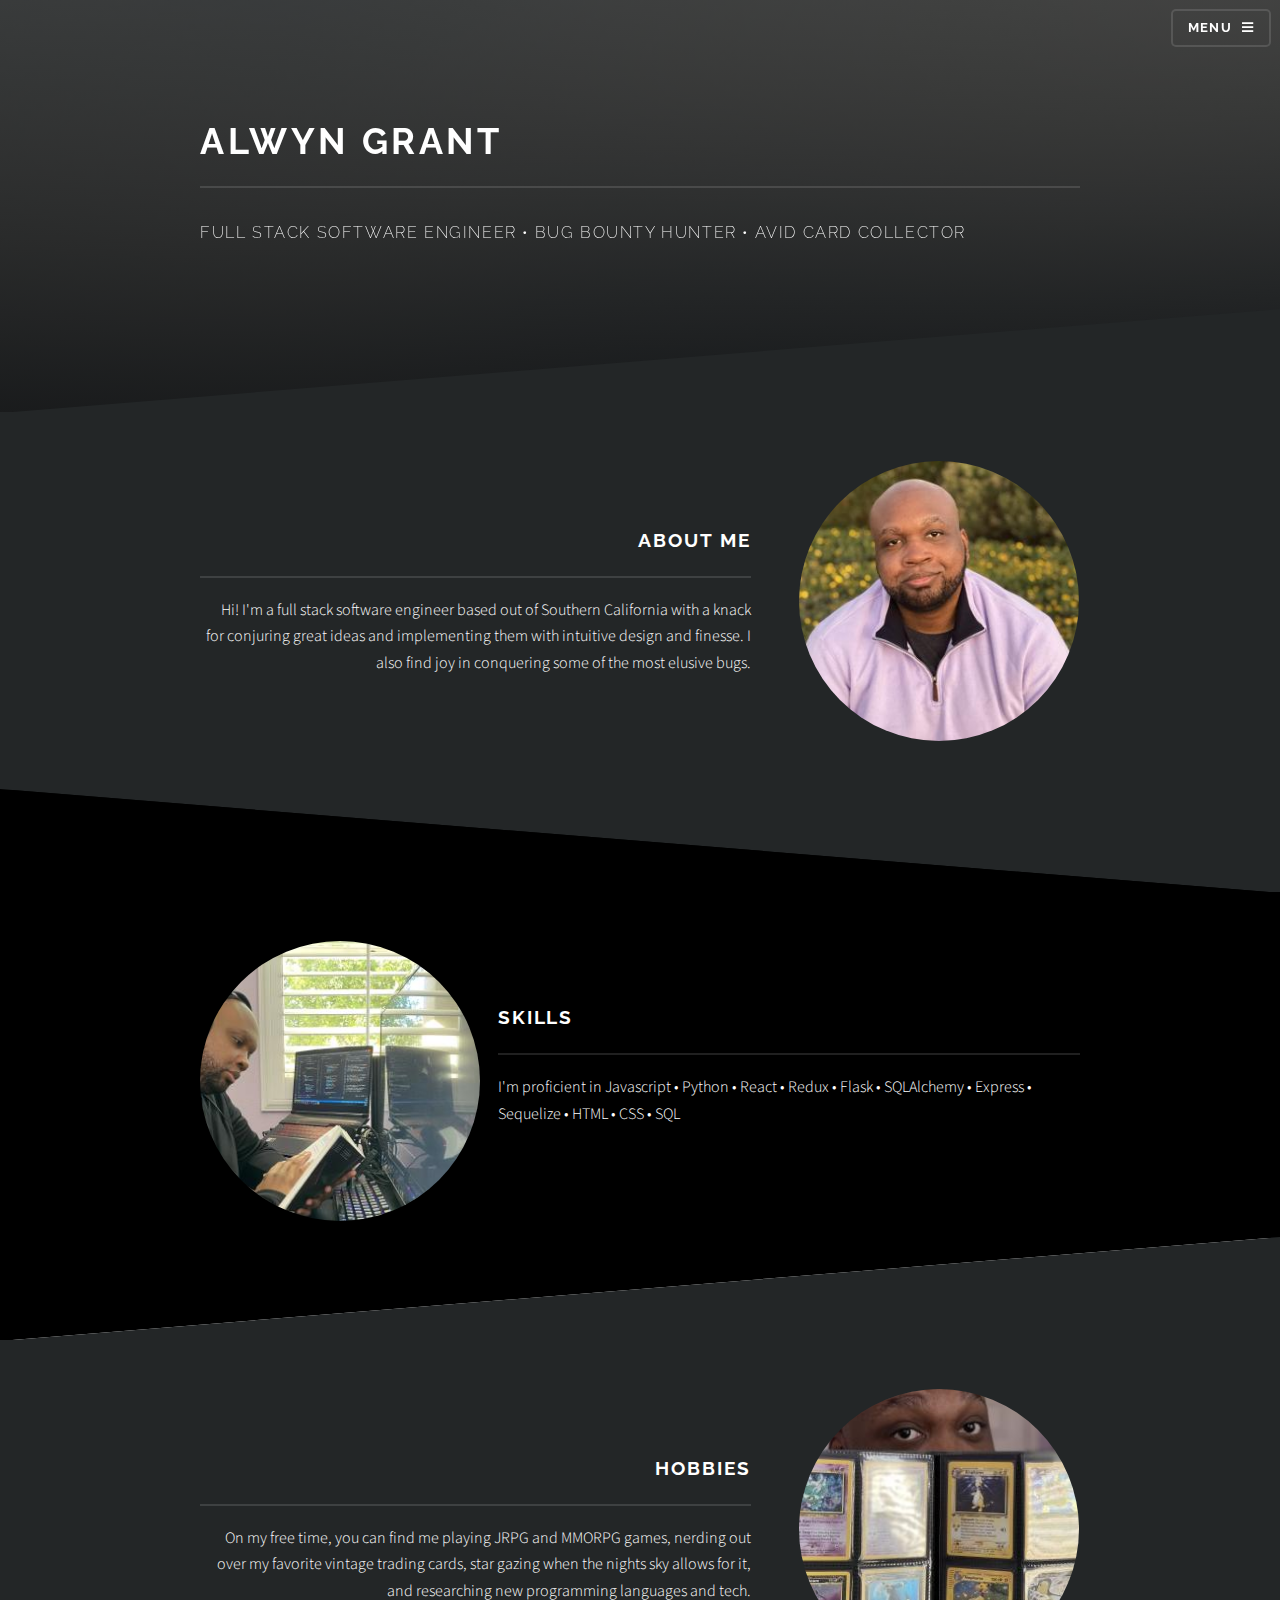
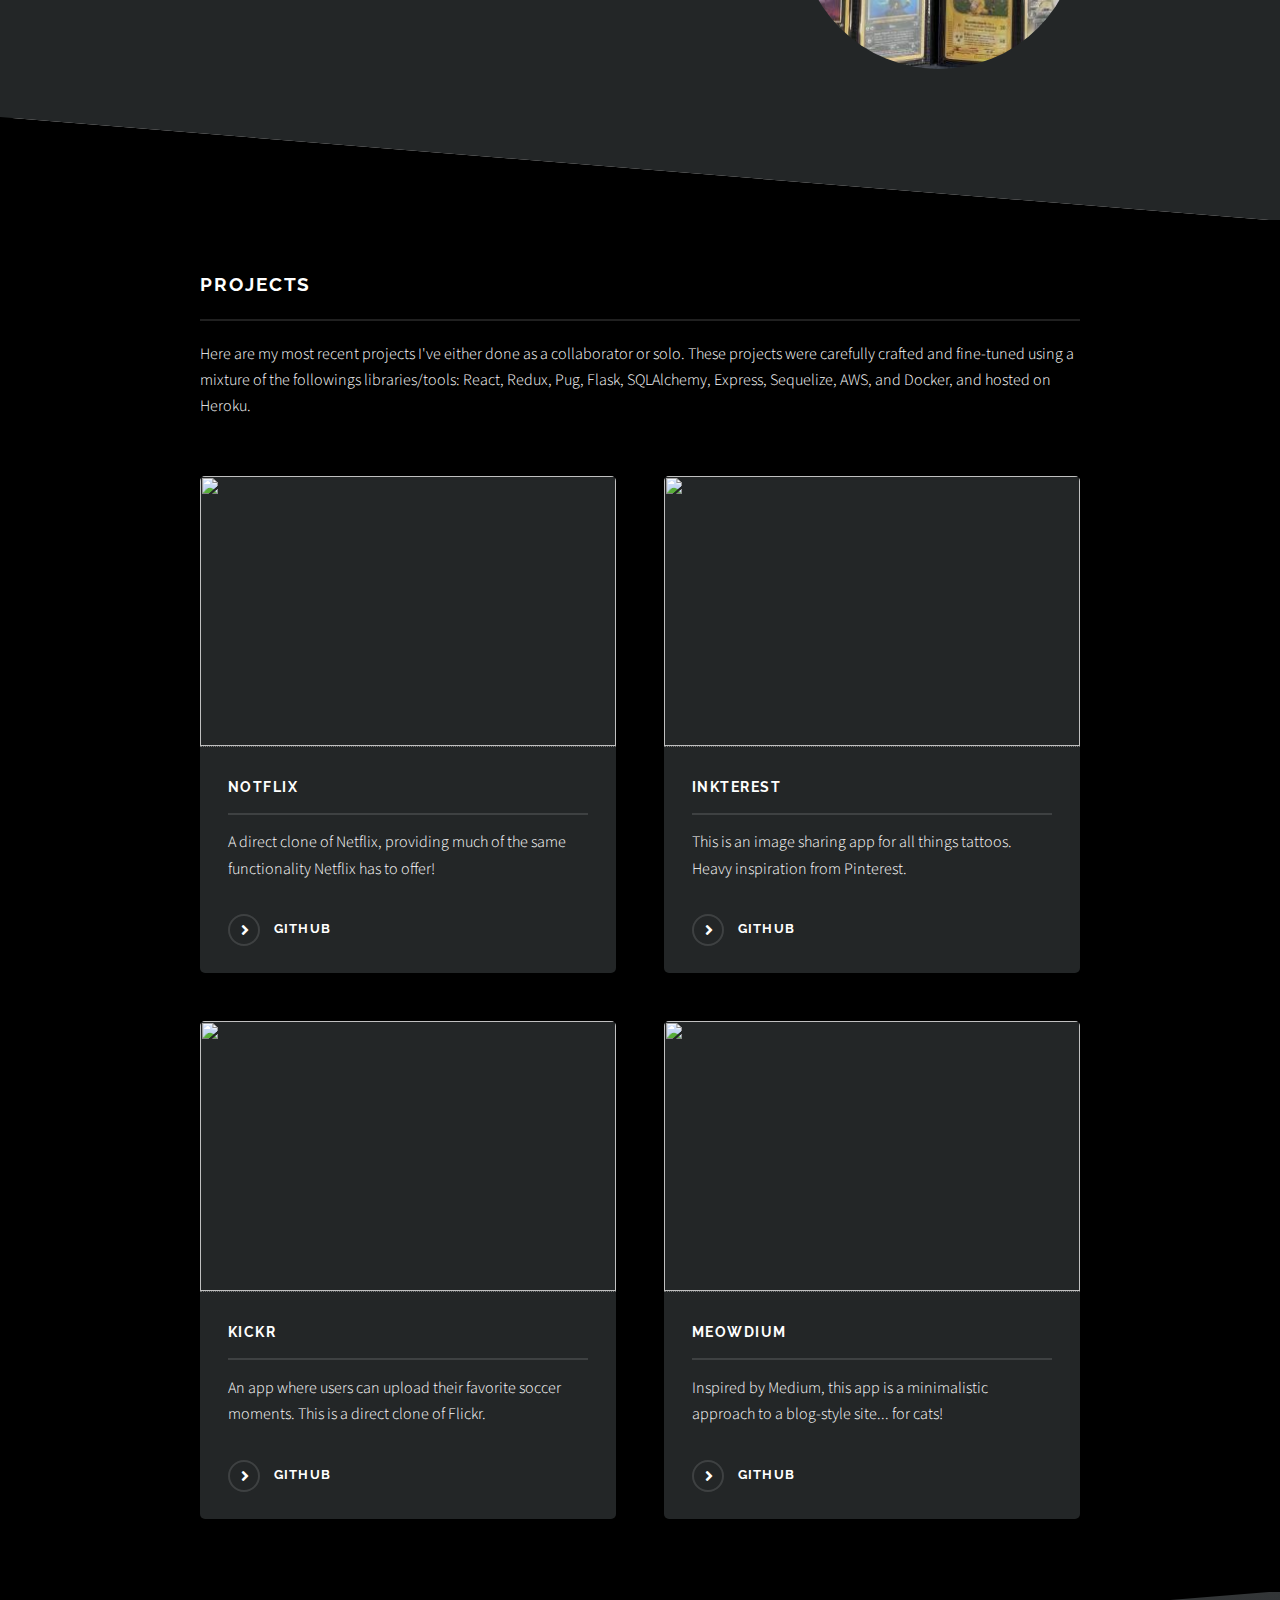
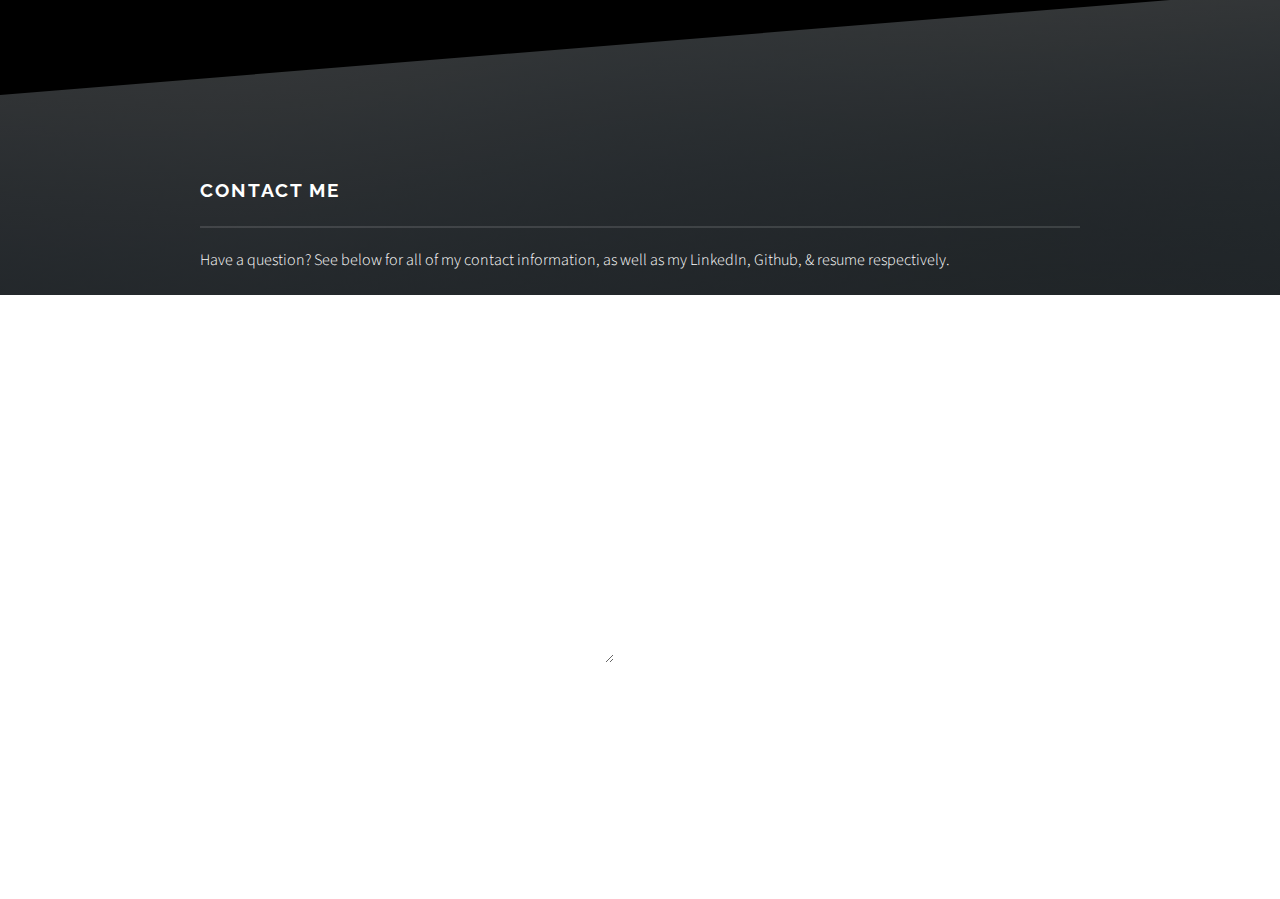
==== index.html @ dd88d99a "added some more changes" ====
<!DOCTYPE HTML>
<html>
	<head>
		<title>Alwyn Grant Portfolio</title>
		<meta charset="utf-8" />
		<meta name="viewport" content="width=device-width, initial-scale=1, user-scalable=no" />
		<link rel="stylesheet" href="assets/css/main.css" />
		<noscript><link rel="stylesheet" href="assets/css/noscript.css" /></noscript>
	</head>
	<body class="is-preload">

		<!-- Page Wrapper -->
			<div id="page-wrapper">

				<!-- Header -->
					<header id="header" class="alt">
						<h1><a href="index.html">ALWYN GRANT</a></h1>
						<nav>
							<a href="#menu">Menu</a>
						</nav>
					</header>

				<!-- Menu -->
					<nav id="menu">
						<div class="inner">
							<h2>Menu</h2>
							<ul class="links">
								<li><a href="#one">About</a></li>
								<li><a href="#four">Projects</a></li>
								<li><a href="#footer">Contact & Resume</a></li>
								<li><a href="index.html">Back to top</a></li>
							</ul>
							<a href="#" class="close">Close</a>
						</div>
					</nav>

				<!-- Banner -->
					<section id="banner">
						<div class="inner">
							<!-- <div class="logo"><span class="icon fa-gem"></span></div> -->
							<h2>Alwyn Grant</h2>
							<p>FULL STACK SOFTWARE ENGINEER • BUG BOUNTY HUNTER • AVID CARD COLLECTOR</p>
						</div>
					</section>

				<!-- Wrapper -->
					<section id="wrapper">

						<!-- One -->
							<section id="one" class="wrapper spotlight style1">
								<div class="inner">
									<div class="image"><img src="images/original_profile.jpg" alt="" /></div>
									<div class="content">
										<h2 class="major">ABOUT ME</h2>
										<p>Hi! I'm a full stack software engineer based out of Southern California with a knack for conjuring great ideas and implementing them with intuitive design and finesse. I also find joy in conquering some of the most elusive bugs. </p>
										<!-- <a href="#" class="special">Learn more</a> -->
									</div>
								</div>
							</section>

						<!-- Two -->
							<section id="two" class="wrapper alt spotlight style2">
								<div class="inner">
									<div class="image"><img src="images/skills_profile.jpg" alt="" /></div>
									<div class="content">
										<h2 class="major">SKILLS</h2>
										<p>I'm proficient in Javascript • Python • React • Redux • Flask • SQLAlchemy • Express • Sequelize • HTML • CSS • SQL</p>
										<!-- <a href="#" class="special">Learn more</a> -->
									</div>
								</div>
							</section>

						<!-- Three -->
							<section id="three" class="wrapper spotlight style3">
								<div class="inner">
									<div class="image"><img src="images/hobby_replacement.jpg" alt="" /></div>
									<div class="content">
										<h2 class="major">HOBBIES</h2>
										<p>On my free time, you can find me playing JRPG and MMORPG games, nerding out over my favorite vintage trading cards, star gazing when the nights sky allows for it, and researching new programming languages and tech. </p>
										<!-- <a href="#" class="special">Learn more</a> -->
									</div>
								</div>
							</section>

						<!-- Four -->
							<section id="four" class="wrapper alt style1">
								<div class="inner">
									<h2 class="major">Projects</h2>
									<p>Here are my most recent projects I've either done as a collaborator or solo. These projects were carefully crafted and fine-tuned using a mixture of the followings libraries/tools: React, Redux, Pug, Flask, SQLAlchemy, Express, Sequelize, AWS, and Docker, and hosted on Heroku.  </p>
									<section class="features">
										<article>
											<a target="_blank" rel="noreferrer" href="https://notflix-clone.herokuapp.com/" class="image"><img src="images/notflix_gif.gif" alt="" /></a>
											<h3 class="major">Notflix</h3>
											<p>A direct clone of Netflix, providing much of the same functionality Netflix has to offer!</p>
											<a target="_blank" rel="noreferrer" href="https://github.com/AlwynGrant/Notflix" class="special">Github</a>
										</article>
										<article>
											<a target="_blank" rel="noreferrer" href="https://inkterest.herokuapp.com/" class="image"><img src="images/inkerest_gif.gif" alt="" /></a>
											<h3 class="major">Inkterest</h3>
											<p>This is an image sharing app for all things tattoos. Heavy inspiration from Pinterest.</p>
											<a target="_blank" rel="noreferrer" href="https://github.com/aDerocher/Inkterest" class="special">Github</a>
										</article>
										<article>
											<a target="_blank" rel="noreferrer" href="https://kickr-sports.herokuapp.com/" class="image"><img src="images/kickr_gif.gif" alt="" /></a>
											<h3 class="major">Kickr</h3>
											<p>An app where users can upload their favorite soccer moments. This is a direct clone of Flickr.</p>
											<a target="_blank" rel="noreferrer" href="https://github.com/AlwynGrant/Kickr" class="special">Github</a>
										</article>
										<article>
											<a target="_blank" rel="noreferrer" href="http://meowdium.herokuapp.com/" class="image"><img src="images/meowdium_gif.gif" alt="" /></a>
											<h3 class="major">Meowdium</h3>
											<p>Inspired by Medium, this app is a minimalistic approach to a blog-style site... for cats!</p>
											<a target="_blank" rel="noreferrer" href="https://github.com/kennethmanhonglee/meowdium" class="special">Github</a>
										</article>
									</section>
									<!-- <ul class="actions">
										<li><a href="#" class="button">Browse All</a></li>
									</ul> -->
								</div>
							</section>

					</section>

				<!-- Footer -->
					<section id="footer">
						<div class="inner">
							<h2 class="major">CONTACT ME</h2>
							<p>Have a question? See below for all of my contact information, as well as my LinkedIn, Github, & resume respectively.</p>
							<form action="https://formspree.io/f/xjvjqpqj" method="POST">
								<div class="fields">
									<div class="field">
										<label for="name">Name</label>
										<input type="text" name="name" id="name" required='true'/>
									</div>
									<div class="field">
										<label for="email">Email</label>
										<input type="email" name="email" id="email" required='true'/>
									</div>
									<div class="field">
										<label for="message">Message</label>
										<textarea name="message" id="message" rows="4" required='true'></textarea>
									</div>
								</div>
								<ul class="actions">
									<li><input type="submit" value="Send Message" /></li>
								</ul>
							</form>
							<ul class="contact">
								<li class="icon solid fa-home">Redlands, California 92374</li>
								<li class="icon solid fa-phone">(347) 834-3052</li>
								<li class="icon solid fa-envelope"><a href="mailto:marzgrant@gmail.com?subject=">marzgrant@gmail.com</a></li>
								<li  class="icon brands fa-linkedin-in"><a class='anchor' target="_blank" rel="noreferrer" href="https://www.linkedin.com/in/alwyn-grant-928b091a3/">LinkedIn</a></li>
								<li  class="icon brands fa-github"><a class='anchor' target="_blank" rel="noreferrer" href="https://github.com/AlwynGrant">Github</a></li>
								<li  class="fas fa-file-pdf"><a class='resume-anchor' target="_blank" rel="noreferrer" href="files/GRANT_ALWYN_RESUME.pdf">Resume</a></li>
							</ul>
							<ul class="copyright">
								<li>&copy; Untitled Inc. All rights reserved.</li><li>Templated using <a target="_blank" rel="noreferrer" href="http://html5up.net">HTML5 UP</a></li>
							</ul>
						</div>
					</section>

			</div>

		<!-- Scripts -->
			<script src="assets/js/jquery.min.js"></script>
			<script src="assets/js/jquery.scrollex.min.js"></script>
			<script src="assets/js/browser.min.js"></script>
			<script src="assets/js/breakpoints.min.js"></script>
			<script src="assets/js/util.js"></script>
			<script src="assets/js/main.js"></script>

	</body>
</html>
---- assets/css/main.css ----
@import url(fontawesome-all.min.css);
@import url("https://fonts.googleapis.com/css?family=Raleway:200,700|Source+Sans+Pro:300,600,300italic,600italic");

/*
	Solid State by HTML5 UP
	html5up.net | @ajlkn
	Free for personal and commercial use under the CCA 3.0 license (html5up.net/license)
*/

html, body, div, span, applet, object,
iframe, h1, h2, h3, h4, h5, h6, p, blockquote,
pre, a, abbr, acronym, address, big, cite,
code, del, dfn, em, ins, img, kbd, q, s, samp,
small, strike, strong, sub, sup, tt, var, b,
u, i, center, dl, dt, dd, ol, ul, li, fieldset,
form, label, legend, table, caption, tbody,
tfoot, thead, tr, th, td, article, aside,
canvas, details, embed, figure, figcaption,
footer, header, hgroup, menu, nav, output, ruby,
section, summary, time, mark, audio, video {
	margin: 0;
	padding: 0;
	border: 0;
	font-size: 100%;
	font: inherit;
	vertical-align: baseline;}

article, aside, details, figcaption, figure,
footer, header, hgroup, menu, nav, section {
	display: block;}

body {
	line-height: 1;
}

ol, ul {
	list-style: none;
}

blockquote, q {
	quotes: none;
}

	blockquote:before, blockquote:after, q:before, q:after {
		content: '';
		content: none;
	}

table {
	border-collapse: collapse;
	border-spacing: 0;
}

body {
	-webkit-text-size-adjust: none;
}

mark {
	background-color: transparent;
	color: inherit;
}

input::-moz-focus-inner {
	border: 0;
	padding: 0;
}

input, select, textarea {
	-moz-appearance: none;
	-webkit-appearance: none;
	-ms-appearance: none;
	appearance: none;
}

/* Basic */

	@-ms-viewport {
		width: device-width;
	}

	body {
		-ms-overflow-style: scrollbar;
	}

	@media screen and (max-width: 480px) {

		html, body {
			min-width: 320px;
		}

	}

	html {
		box-sizing: border-box;
	}

	*, *:before, *:after {
		box-sizing: inherit;
	}

	body {
		/* background-color: #2e3141; */
		/* background-color: red; */
		background-image: linear-gradient(to top, rgba(0, 0, 0, 1), rgba(32, 31, 31, 0.8)), url("../../images/bg.jpg");
		background-size: auto,
 cover;
		background-attachment: fixed,
 fixed;
		background-position: center,
 center;
	}

		body.is-preload *, body.is-preload *:before, body.is-preload *:after {
			-moz-animation: none !important;
			-webkit-animation: none !important;
			-ms-animation: none !important;
			animation: none !important;
			-moz-transition: none !important;
			-webkit-transition: none !important;
			-ms-transition: none !important;
			transition: none !important;
		}

/* Type */

	body, input, select, textarea {
		color: #ffffff;
		font-family: "Source Sans Pro", Helvetica, sans-serif;
		font-size: 16.5pt;
		font-weight: 300;
		line-height: 1.65;
	}

		@media screen and (max-width: 1680px) {

			body, input, select, textarea {
				font-size: 13pt;
			}

		}

		@media screen and (max-width: 1280px) {

			body, input, select, textarea {
				font-size: 12pt;
			}

		}

		@media screen and (max-width: 980px) {

			body, input, select, textarea {
				font-size: 12pt;
			}

		}

		@media screen and (max-width: 736px) {

			body, input, select, textarea {
				font-size: 12pt;
			}

		}

		@media screen and (max-width: 480px) {

			body, input, select, textarea {
				font-size: 12pt;
			}

		}

	a {
		-moz-transition: color 0.2s ease-in-out, border-bottom-color 0.2s ease-in-out;
		-webkit-transition: color 0.2s ease-in-out, border-bottom-color 0.2s ease-in-out;
		-ms-transition: color 0.2s ease-in-out, border-bottom-color 0.2s ease-in-out;
		transition: color 0.2s ease-in-out, border-bottom-color 0.2s ease-in-out;
		border-bottom: dotted 1px rgba(255, 255, 255, 0.35);
		color: #ffffff;
		text-decoration: none;
	}

		a:hover {
			border-bottom-color: transparent;
			color: #ffffff !important;
		}

		a.special:not(.button) {
			text-decoration: none;
			border-bottom: 0;
			display: block;
			font-family: Raleway, Helvetica, sans-serif;
			font-size: 0.8em;
			font-weight: 700;
			letter-spacing: 0.1em;
			margin: 0 0 2em 0;
			text-transform: uppercase;
		}

			a.special:not(.button):before {
				-moz-osx-font-smoothing: grayscale;
				-webkit-font-smoothing: antialiased;
				display: inline-block;
				font-style: normal;
				font-variant: normal;
				text-rendering: auto;
				line-height: 1;
				text-transform: none !important;
				font-family: 'Font Awesome 5 Free';
				font-weight: 900;
			}

			a.special:not(.button):before {
				-moz-transition: background-color 0.2s ease-in-out;
				-webkit-transition: background-color 0.2s ease-in-out;
				-ms-transition: background-color 0.2s ease-in-out;
				transition: background-color 0.2s ease-in-out;
				border-radius: 100%;
				border: solid 2px rgba(255, 255, 255, 0.125);
				content: '\f105';
				display: inline-block;
				font-size: 1.25em;
				height: 2em;
				line-height: 1.75em;
				margin-right: 0.85em;
				text-align: center;
				text-indent: 0.15em;
				vertical-align: middle;
				width: 2em;
			}

			a.special:not(.button):hover:before {
				background-color: rgba(255, 255, 255, 0.025);
			}

			a.special:not(.button):active:before {
				background-color: rgba(255, 255, 255, 0.075);
			}

	strong, b {
		color: #ffffff;
		font-weight: 600;
	}

	em, i {
		font-style: italic;
	}

	p {
		margin: 0 0 2em 0;
	}

	h1, h2, h3, h4, h5, h6 {
		color: #ffffff;
		font-family: Raleway, Helvetica, sans-serif;
		font-weight: 700;
		letter-spacing: 0.1em;
		margin: 0 0 1em 0;
		text-transform: uppercase;
	}

		h1 a, h2 a, h3 a, h4 a, h5 a, h6 a {
			color: inherit;
			text-decoration: none;
			border-bottom: 0;
		}

		h1 span, h2 span, h3 span, h4 span, h5 span, h6 span {
			font-weight: 200;
		}

		h1.major, h2.major, h3.major, h4.major, h5.major, h6.major {
			padding-bottom: 1em;
			border-bottom: solid 2px rgba(255, 255, 255, 0.125);
		}

	h2 {
		font-size: 1.2em;
	}

	h3 {
		font-size: 0.9em;
	}

	h4 {
		font-size: 0.7em;
	}

	h5 {
		font-size: 0.7em;
	}

	h6 {
		font-size: 0.7em;
	}

	@media screen and (max-width: 736px) {

		h2 {
			font-size: 1em;
		}

		h3 {
			font-size: 0.8em;
		}

	}

	sub {
		font-size: 0.8em;
		position: relative;
		top: 0.5em;
	}

	sup {
		font-size: 0.8em;
		position: relative;
		top: -0.5em;
	}

	blockquote {
		border-left: solid 4px rgba(255, 255, 255, 0.125);
		font-style: italic;
		margin: 0 0 2em 0;
		padding: 0.5em 0 0.5em 2em;
	}

	code {
		background: rgba(255, 255, 255, 0.025);
		border-radius: 5px;
		border: solid 2px rgba(255, 255, 255, 0.125);
		font-family: "Courier New", monospace;
		font-size: 0.9em;
		margin: 0 0.25em;
		padding: 0.25em 0.65em;
	}

	pre {
		-webkit-overflow-scrolling: touch;
		font-family: "Courier New", monospace;
		font-size: 0.9em;
		margin: 0 0 2em 0;
	}

		pre code {
			display: block;
			line-height: 1.75em;
			padding: 1em 1.5em;
			overflow-x: auto;
		}

	hr {
		border: 0;
		border-bottom: solid 2px rgba(255, 255, 255, 0.125);
		margin: 2.5em 0;
	}

		hr.major {
			margin: 4em 0;
		}

	.align-left {
		text-align: left;
	}

	.align-center {
		text-align: center;
	}

	.align-right {
		text-align: right;
	}

/* Row */

	.row {
		display: flex;
		flex-wrap: wrap;
		box-sizing: border-box;
		align-items: stretch;
	}

		.row > * {
			box-sizing: border-box;
		}

		.row.gtr-uniform > * > :last-child {
			margin-bottom: 0;
		}

		.row.aln-left {
			justify-content: flex-start;
		}

		.row.aln-center {
			justify-content: center;
		}

		.row.aln-right {
			justify-content: flex-end;
		}

		.row.aln-top {
			align-items: flex-start;
		}

		.row.aln-middle {
			align-items: center;
		}

		.row.aln-bottom {
			align-items: flex-end;
		}

		.row > .imp {
			order: -1;
		}

		.row > .col-1 {
			width: 8.33333%;
		}

		.row > .off-1 {
			margin-left: 8.33333%;
		}

		.row > .col-2 {
			width: 16.66667%;
		}

		.row > .off-2 {
			margin-left: 16.66667%;
		}

		.row > .col-3 {
			width: 25%;
		}

		.row > .off-3 {
			margin-left: 25%;
		}

		.row > .col-4 {
			width: 33.33333%;
		}

		.row > .off-4 {
			margin-left: 33.33333%;
		}

		.row > .col-5 {
			width: 41.66667%;
		}

		.row > .off-5 {
			margin-left: 41.66667%;
		}

		.row > .col-6 {
			width: 50%;
		}

		.row > .off-6 {
			margin-left: 50%;
		}

		.row > .col-7 {
			width: 58.33333%;
		}

		.row > .off-7 {
			margin-left: 58.33333%;
		}

		.row > .col-8 {
			width: 66.66667%;
		}

		.row > .off-8 {
			margin-left: 66.66667%;
		}

		.row > .col-9 {
			width: 75%;
		}

		.row > .off-9 {
			margin-left: 75%;
		}

		.row > .col-10 {
			width: 83.33333%;
		}

		.row > .off-10 {
			margin-left: 83.33333%;
		}

		.row > .col-11 {
			width: 91.66667%;
		}

		.row > .off-11 {
			margin-left: 91.66667%;
		}

		.row > .col-12 {
			width: 100%;
		}

		.row > .off-12 {
			margin-left: 100%;
		}

		.row.gtr-0 {
			margin-top: 0;
			margin-left: 0em;
		}

			.row.gtr-0 > * {
				padding: 0 0 0 0em;
			}

			.row.gtr-0.gtr-uniform {
				margin-top: 0em;
			}

				.row.gtr-0.gtr-uniform > * {
					padding-top: 0em;
				}

		.row.gtr-25 {
			margin-top: 0;
			margin-left: -0.4375em;
		}

			.row.gtr-25 > * {
				padding: 0 0 0 0.4375em;
			}

			.row.gtr-25.gtr-uniform {
				margin-top: -0.4375em;
			}

				.row.gtr-25.gtr-uniform > * {
					padding-top: 0.4375em;
				}

		.row.gtr-50 {
			margin-top: 0;
			margin-left: -0.875em;
		}

			.row.gtr-50 > * {
				padding: 0 0 0 0.875em;
			}

			.row.gtr-50.gtr-uniform {
				margin-top: -0.875em;
			}

				.row.gtr-50.gtr-uniform > * {
					padding-top: 0.875em;
				}

		.row {
			margin-top: 0;
			margin-left: -1.75em;
		}

			.row > * {
				padding: 0 0 0 1.75em;
			}

			.row.gtr-uniform {
				margin-top: -1.75em;
			}

				.row.gtr-uniform > * {
					padding-top: 1.75em;
				}

		.row.gtr-150 {
			margin-top: 0;
			margin-left: -2.625em;
		}

			.row.gtr-150 > * {
				padding: 0 0 0 2.625em;
			}

			.row.gtr-150.gtr-uniform {
				margin-top: -2.625em;
			}

				.row.gtr-150.gtr-uniform > * {
					padding-top: 2.625em;
				}

		.row.gtr-200 {
			margin-top: 0;
			margin-left: -3.5em;
		}

			.row.gtr-200 > * {
				padding: 0 0 0 3.5em;
			}

			.row.gtr-200.gtr-uniform {
				margin-top: -3.5em;
			}

				.row.gtr-200.gtr-uniform > * {
					padding-top: 3.5em;
				}

		@media screen and (max-width: 1680px) {

			.row {
				display: flex;
				flex-wrap: wrap;
				box-sizing: border-box;
				align-items: stretch;
			}

				.row > * {
					box-sizing: border-box;
				}

				.row.gtr-uniform > * > :last-child {
					margin-bottom: 0;
				}

				.row.aln-left {
					justify-content: flex-start;
				}

				.row.aln-center {
					justify-content: center;
				}

				.row.aln-right {
					justify-content: flex-end;
				}

				.row.aln-top {
					align-items: flex-start;
				}

				.row.aln-middle {
					align-items: center;
				}

				.row.aln-bottom {
					align-items: flex-end;
				}

				.row > .imp-xlarge {
					order: -1;
				}

				.row > .col-1-xlarge {
					width: 8.33333%;
				}

				.row > .off-1-xlarge {
					margin-left: 8.33333%;
				}

				.row > .col-2-xlarge {
					width: 16.66667%;
				}

				.row > .off-2-xlarge {
					margin-left: 16.66667%;
				}

				.row > .col-3-xlarge {
					width: 25%;
				}

				.row > .off-3-xlarge {
					margin-left: 25%;
				}

				.row > .col-4-xlarge {
					width: 33.33333%;
				}

				.row > .off-4-xlarge {
					margin-left: 33.33333%;
				}

				.row > .col-5-xlarge {
					width: 41.66667%;
				}

				.row > .off-5-xlarge {
					margin-left: 41.66667%;
				}

				.row > .col-6-xlarge {
					width: 50%;
				}

				.row > .off-6-xlarge {
					margin-left: 50%;
				}

				.row > .col-7-xlarge {
					width: 58.33333%;
				}

				.row > .off-7-xlarge {
					margin-left: 58.33333%;
				}

				.row > .col-8-xlarge {
					width: 66.66667%;
				}

				.row > .off-8-xlarge {
					margin-left: 66.66667%;
				}

				.row > .col-9-xlarge {
					width: 75%;
				}

				.row > .off-9-xlarge {
					margin-left: 75%;
				}

				.row > .col-10-xlarge {
					width: 83.33333%;
				}

				.row > .off-10-xlarge {
					margin-left: 83.33333%;
				}

				.row > .col-11-xlarge {
					width: 91.66667%;
				}

				.row > .off-11-xlarge {
					margin-left: 91.66667%;
				}

				.row > .col-12-xlarge {
					width: 100%;
				}

				.row > .off-12-xlarge {
					margin-left: 100%;
				}

				.row.gtr-0 {
					margin-top: 0;
					margin-left: 0em;
				}

					.row.gtr-0 > * {
						padding: 0 0 0 0em;
					}

					.row.gtr-0.gtr-uniform {
						margin-top: 0em;
					}

						.row.gtr-0.gtr-uniform > * {
							padding-top: 0em;
						}

				.row.gtr-25 {
					margin-top: 0;
					margin-left: -0.4375em;
				}

					.row.gtr-25 > * {
						padding: 0 0 0 0.4375em;
					}

					.row.gtr-25.gtr-uniform {
						margin-top: -0.4375em;
					}

						.row.gtr-25.gtr-uniform > * {
							padding-top: 0.4375em;
						}

				.row.gtr-50 {
					margin-top: 0;
					margin-left: -0.875em;
				}

					.row.gtr-50 > * {
						padding: 0 0 0 0.875em;
					}

					.row.gtr-50.gtr-uniform {
						margin-top: -0.875em;
					}

						.row.gtr-50.gtr-uniform > * {
							padding-top: 0.875em;
						}

				.row {
					margin-top: 0;
					margin-left: -1.75em;
				}

					.row > * {
						padding: 0 0 0 1.75em;
					}

					.row.gtr-uniform {
						margin-top: -1.75em;
					}

						.row.gtr-uniform > * {
							padding-top: 1.75em;
						}

				.row.gtr-150 {
					margin-top: 0;
					margin-left: -2.625em;
				}

					.row.gtr-150 > * {
						padding: 0 0 0 2.625em;
					}

					.row.gtr-150.gtr-uniform {
						margin-top: -2.625em;
					}

						.row.gtr-150.gtr-uniform > * {
							padding-top: 2.625em;
						}

				.row.gtr-200 {
					margin-top: 0;
					margin-left: -3.5em;
				}

					.row.gtr-200 > * {
						padding: 0 0 0 3.5em;
					}

					.row.gtr-200.gtr-uniform {
						margin-top: -3.5em;
					}

						.row.gtr-200.gtr-uniform > * {
							padding-top: 3.5em;
						}

		}

		@media screen and (max-width: 1280px) {

			.row {
				display: flex;
				flex-wrap: wrap;
				box-sizing: border-box;
				align-items: stretch;
			}

				.row > * {
					box-sizing: border-box;
				}

				.row.gtr-uniform > * > :last-child {
					margin-bottom: 0;
				}

				.row.aln-left {
					justify-content: flex-start;
				}

				.row.aln-center {
					justify-content: center;
				}

				.row.aln-right {
					justify-content: flex-end;
				}

				.row.aln-top {
					align-items: flex-start;
				}

				.row.aln-middle {
					align-items: center;
				}

				.row.aln-bottom {
					align-items: flex-end;
				}

				.row > .imp-large {
					order: -1;
				}

				.row > .col-1-large {
					width: 8.33333%;
				}

				.row > .off-1-large {
					margin-left: 8.33333%;
				}

				.row > .col-2-large {
					width: 16.66667%;
				}

				.row > .off-2-large {
					margin-left: 16.66667%;
				}

				.row > .col-3-large {
					width: 25%;
				}

				.row > .off-3-large {
					margin-left: 25%;
				}

				.row > .col-4-large {
					width: 33.33333%;
				}

				.row > .off-4-large {
					margin-left: 33.33333%;
				}

				.row > .col-5-large {
					width: 41.66667%;
				}

				.row > .off-5-large {
					margin-left: 41.66667%;
				}

				.row > .col-6-large {
					width: 50%;
				}

				.row > .off-6-large {
					margin-left: 50%;
				}

				.row > .col-7-large {
					width: 58.33333%;
				}

				.row > .off-7-large {
					margin-left: 58.33333%;
				}

				.row > .col-8-large {
					width: 66.66667%;
				}

				.row > .off-8-large {
					margin-left: 66.66667%;
				}

				.row > .col-9-large {
					width: 75%;
				}

				.row > .off-9-large {
					margin-left: 75%;
				}

				.row > .col-10-large {
					width: 83.33333%;
				}

				.row > .off-10-large {
					margin-left: 83.33333%;
				}

				.row > .col-11-large {
					width: 91.66667%;
				}

				.row > .off-11-large {
					margin-left: 91.66667%;
				}

				.row > .col-12-large {
					width: 100%;
				}

				.row > .off-12-large {
					margin-left: 100%;
				}

				.row.gtr-0 {
					margin-top: 0;
					margin-left: 0em;
				}

					.row.gtr-0 > * {
						padding: 0 0 0 0em;
					}

					.row.gtr-0.gtr-uniform {
						margin-top: 0em;
					}

						.row.gtr-0.gtr-uniform > * {
							padding-top: 0em;
						}

				.row.gtr-25 {
					margin-top: 0;
					margin-left: -0.4375em;
				}

					.row.gtr-25 > * {
						padding: 0 0 0 0.4375em;
					}

					.row.gtr-25.gtr-uniform {
						margin-top: -0.4375em;
					}

						.row.gtr-25.gtr-uniform > * {
							padding-top: 0.4375em;
						}

				.row.gtr-50 {
					margin-top: 0;
					margin-left: -0.875em;
				}

					.row.gtr-50 > * {
						padding: 0 0 0 0.875em;
					}

					.row.gtr-50.gtr-uniform {
						margin-top: -0.875em;
					}

						.row.gtr-50.gtr-uniform > * {
							padding-top: 0.875em;
						}

				.row {
					margin-top: 0;
					margin-left: -1.75em;
				}

					.row > * {
						padding: 0 0 0 1.75em;
					}

					.row.gtr-uniform {
						margin-top: -1.75em;
					}

						.row.gtr-uniform > * {
							padding-top: 1.75em;
						}

				.row.gtr-150 {
					margin-top: 0;
					margin-left: -2.625em;
				}

					.row.gtr-150 > * {
						padding: 0 0 0 2.625em;
					}

					.row.gtr-150.gtr-uniform {
						margin-top: -2.625em;
					}

						.row.gtr-150.gtr-uniform > * {
							padding-top: 2.625em;
						}

				.row.gtr-200 {
					margin-top: 0;
					margin-left: -3.5em;
				}

					.row.gtr-200 > * {
						padding: 0 0 0 3.5em;
					}

					.row.gtr-200.gtr-uniform {
						margin-top: -3.5em;
					}

						.row.gtr-200.gtr-uniform > * {
							padding-top: 3.5em;
						}

		}

		@media screen and (max-width: 980px) {

			.row {
				display: flex;
				flex-wrap: wrap;
				box-sizing: border-box;
				align-items: stretch;
			}

				.row > * {
					box-sizing: border-box;
				}

				.row.gtr-uniform > * > :last-child {
					margin-bottom: 0;
				}

				.row.aln-left {
					justify-content: flex-start;
				}

				.row.aln-center {
					justify-content: center;
				}

				.row.aln-right {
					justify-content: flex-end;
				}

				.row.aln-top {
					align-items: flex-start;
				}

				.row.aln-middle {
					align-items: center;
				}

				.row.aln-bottom {
					align-items: flex-end;
				}

				.row > .imp-medium {
					order: -1;
				}

				.row > .col-1-medium {
					width: 8.33333%;
				}

				.row > .off-1-medium {
					margin-left: 8.33333%;
				}

				.row > .col-2-medium {
					width: 16.66667%;
				}

				.row > .off-2-medium {
					margin-left: 16.66667%;
				}

				.row > .col-3-medium {
					width: 25%;
				}

				.row > .off-3-medium {
					margin-left: 25%;
				}

				.row > .col-4-medium {
					width: 33.33333%;
				}

				.row > .off-4-medium {
					margin-left: 33.33333%;
				}

				.row > .col-5-medium {
					width: 41.66667%;
				}

				.row > .off-5-medium {
					margin-left: 41.66667%;
				}

				.row > .col-6-medium {
					width: 50%;
				}

				.row > .off-6-medium {
					margin-left: 50%;
				}

				.row > .col-7-medium {
					width: 58.33333%;
				}

				.row > .off-7-medium {
					margin-left: 58.33333%;
				}

				.row > .col-8-medium {
					width: 66.66667%;
				}

				.row > .off-8-medium {
					margin-left: 66.66667%;
				}

				.row > .col-9-medium {
					width: 75%;
				}

				.row > .off-9-medium {
					margin-left: 75%;
				}

				.row > .col-10-medium {
					width: 83.33333%;
				}

				.row > .off-10-medium {
					margin-left: 83.33333%;
				}

				.row > .col-11-medium {
					width: 91.66667%;
				}

				.row > .off-11-medium {
					margin-left: 91.66667%;
				}

				.row > .col-12-medium {
					width: 100%;
				}

				.row > .off-12-medium {
					margin-left: 100%;
				}

				.row.gtr-0 {
					margin-top: 0;
					margin-left: 0em;
				}

					.row.gtr-0 > * {
						padding: 0 0 0 0em;
					}

					.row.gtr-0.gtr-uniform {
						margin-top: 0em;
					}

						.row.gtr-0.gtr-uniform > * {
							padding-top: 0em;
						}

				.row.gtr-25 {
					margin-top: 0;
					margin-left: -0.4375em;
				}

					.row.gtr-25 > * {
						padding: 0 0 0 0.4375em;
					}

					.row.gtr-25.gtr-uniform {
						margin-top: -0.4375em;
					}

						.row.gtr-25.gtr-uniform > * {
							padding-top: 0.4375em;
						}

				.row.gtr-50 {
					margin-top: 0;
					margin-left: -0.875em;
				}

					.row.gtr-50 > * {
						padding: 0 0 0 0.875em;
					}

					.row.gtr-50.gtr-uniform {
						margin-top: -0.875em;
					}

						.row.gtr-50.gtr-uniform > * {
							padding-top: 0.875em;
						}

				.row {
					margin-top: 0;
					margin-left: -1.75em;
				}

					.row > * {
						padding: 0 0 0 1.75em;
					}

					.row.gtr-uniform {
						margin-top: -1.75em;
					}

						.row.gtr-uniform > * {
							padding-top: 1.75em;
						}

				.row.gtr-150 {
					margin-top: 0;
					margin-left: -2.625em;
				}

					.row.gtr-150 > * {
						padding: 0 0 0 2.625em;
					}

					.row.gtr-150.gtr-uniform {
						margin-top: -2.625em;
					}

						.row.gtr-150.gtr-uniform > * {
							padding-top: 2.625em;
						}

				.row.gtr-200 {
					margin-top: 0;
					margin-left: -3.5em;
				}

					.row.gtr-200 > * {
						padding: 0 0 0 3.5em;
					}

					.row.gtr-200.gtr-uniform {
						margin-top: -3.5em;
					}

						.row.gtr-200.gtr-uniform > * {
							padding-top: 3.5em;
						}

		}

		@media screen and (max-width: 736px) {

			.row {
				display: flex;
				flex-wrap: wrap;
				box-sizing: border-box;
				align-items: stretch;
			}

				.row > * {
					box-sizing: border-box;
				}

				.row.gtr-uniform > * > :last-child {
					margin-bottom: 0;
				}

				.row.aln-left {
					justify-content: flex-start;
				}

				.row.aln-center {
					justify-content: center;
				}

				.row.aln-right {
					justify-content: flex-end;
				}

				.row.aln-top {
					align-items: flex-start;
				}

				.row.aln-middle {
					align-items: center;
				}

				.row.aln-bottom {
					align-items: flex-end;
				}

				.row > .imp-small {
					order: -1;
				}

				.row > .col-1-small {
					width: 8.33333%;
				}

				.row > .off-1-small {
					margin-left: 8.33333%;
				}

				.row > .col-2-small {
					width: 16.66667%;
				}

				.row > .off-2-small {
					margin-left: 16.66667%;
				}

				.row > .col-3-small {
					width: 25%;
				}

				.row > .off-3-small {
					margin-left: 25%;
				}

				.row > .col-4-small {
					width: 33.33333%;
				}

				.row > .off-4-small {
					margin-left: 33.33333%;
				}

				.row > .col-5-small {
					width: 41.66667%;
				}

				.row > .off-5-small {
					margin-left: 41.66667%;
				}

				.row > .col-6-small {
					width: 50%;
				}

				.row > .off-6-small {
					margin-left: 50%;
				}

				.row > .col-7-small {
					width: 58.33333%;
				}

				.row > .off-7-small {
					margin-left: 58.33333%;
				}

				.row > .col-8-small {
					width: 66.66667%;
				}

				.row > .off-8-small {
					margin-left: 66.66667%;
				}

				.row > .col-9-small {
					width: 75%;
				}

				.row > .off-9-small {
					margin-left: 75%;
				}

				.row > .col-10-small {
					width: 83.33333%;
				}

				.row > .off-10-small {
					margin-left: 83.33333%;
				}

				.row > .col-11-small {
					width: 91.66667%;
				}

				.row > .off-11-small {
					margin-left: 91.66667%;
				}

				.row > .col-12-small {
					width: 100%;
				}

				.row > .off-12-small {
					margin-left: 100%;
				}

				.row.gtr-0 {
					margin-top: 0;
					margin-left: 0em;
				}

					.row.gtr-0 > * {
						padding: 0 0 0 0em;
					}

					.row.gtr-0.gtr-uniform {
						margin-top: 0em;
					}

						.row.gtr-0.gtr-uniform > * {
							padding-top: 0em;
						}

				.row.gtr-25 {
					margin-top: 0;
					margin-left: -0.3125em;
				}

					.row.gtr-25 > * {
						padding: 0 0 0 0.3125em;
					}

					.row.gtr-25.gtr-uniform {
						margin-top: -0.3125em;
					}

						.row.gtr-25.gtr-uniform > * {
							padding-top: 0.3125em;
						}

				.row.gtr-50 {
					margin-top: 0;
					margin-left: -0.625em;
				}

					.row.gtr-50 > * {
						padding: 0 0 0 0.625em;
					}

					.row.gtr-50.gtr-uniform {
						margin-top: -0.625em;
					}

						.row.gtr-50.gtr-uniform > * {
							padding-top: 0.625em;
						}

				.row {
					margin-top: 0;
					margin-left: -1.25em;
				}

					.row > * {
						padding: 0 0 0 1.25em;
					}

					.row.gtr-uniform {
						margin-top: -1.25em;
					}

						.row.gtr-uniform > * {
							padding-top: 1.25em;
						}

				.row.gtr-150 {
					margin-top: 0;
					margin-left: -1.875em;
				}

					.row.gtr-150 > * {
						padding: 0 0 0 1.875em;
					}

					.row.gtr-150.gtr-uniform {
						margin-top: -1.875em;
					}

						.row.gtr-150.gtr-uniform > * {
							padding-top: 1.875em;
						}

				.row.gtr-200 {
					margin-top: 0;
					margin-left: -2.5em;
				}

					.row.gtr-200 > * {
						padding: 0 0 0 2.5em;
					}

					.row.gtr-200.gtr-uniform {
						margin-top: -2.5em;
					}

						.row.gtr-200.gtr-uniform > * {
							padding-top: 2.5em;
						}

		}

		@media screen and (max-width: 480px) {

			.row {
				display: flex;
				flex-wrap: wrap;
				box-sizing: border-box;
				align-items: stretch;
			}

				.row > * {
					box-sizing: border-box;
				}

				.row.gtr-uniform > * > :last-child {
					margin-bottom: 0;
				}

				.row.aln-left {
					justify-content: flex-start;
				}

				.row.aln-center {
					justify-content: center;
				}

				.row.aln-right {
					justify-content: flex-end;
				}

				.row.aln-top {
					align-items: flex-start;
				}

				.row.aln-middle {
					align-items: center;
				}

				.row.aln-bottom {
					align-items: flex-end;
				}

				.row > .imp-xsmall {
					order: -1;
				}

				.row > .col-1-xsmall {
					width: 8.33333%;
				}

				.row > .off-1-xsmall {
					margin-left: 8.33333%;
				}

				.row > .col-2-xsmall {
					width: 16.66667%;
				}

				.row > .off-2-xsmall {
					margin-left: 16.66667%;
				}

				.row > .col-3-xsmall {
					width: 25%;
				}

				.row > .off-3-xsmall {
					margin-left: 25%;
				}

				.row > .col-4-xsmall {
					width: 33.33333%;
				}

				.row > .off-4-xsmall {
					margin-left: 33.33333%;
				}

				.row > .col-5-xsmall {
					width: 41.66667%;
				}

				.row > .off-5-xsmall {
					margin-left: 41.66667%;
				}

				.row > .col-6-xsmall {
					width: 50%;
				}

				.row > .off-6-xsmall {
					margin-left: 50%;
				}

				.row > .col-7-xsmall {
					width: 58.33333%;
				}

				.row > .off-7-xsmall {
					margin-left: 58.33333%;
				}

				.row > .col-8-xsmall {
					width: 66.66667%;
				}

				.row > .off-8-xsmall {
					margin-left: 66.66667%;
				}

				.row > .col-9-xsmall {
					width: 75%;
				}

				.row > .off-9-xsmall {
					margin-left: 75%;
				}

				.row > .col-10-xsmall {
					width: 83.33333%;
				}

				.row > .off-10-xsmall {
					margin-left: 83.33333%;
				}

				.row > .col-11-xsmall {
					width: 91.66667%;
				}

				.row > .off-11-xsmall {
					margin-left: 91.66667%;
				}

				.row > .col-12-xsmall {
					width: 100%;
				}

				.row > .off-12-xsmall {
					margin-left: 100%;
				}

				.row.gtr-0 {
					margin-top: 0;
					margin-left: 0em;
				}

					.row.gtr-0 > * {
						padding: 0 0 0 0em;
					}

					.row.gtr-0.gtr-uniform {
						margin-top: 0em;
					}

						.row.gtr-0.gtr-uniform > * {
							padding-top: 0em;
						}

				.row.gtr-25 {
					margin-top: 0;
					margin-left: -0.3125em;
				}

					.row.gtr-25 > * {
						padding: 0 0 0 0.3125em;
					}

					.row.gtr-25.gtr-uniform {
						margin-top: -0.3125em;
					}

						.row.gtr-25.gtr-uniform > * {
							padding-top: 0.3125em;
						}

				.row.gtr-50 {
					margin-top: 0;
					margin-left: -0.625em;
				}

					.row.gtr-50 > * {
						padding: 0 0 0 0.625em;
					}

					.row.gtr-50.gtr-uniform {
						margin-top: -0.625em;
					}

						.row.gtr-50.gtr-uniform > * {
							padding-top: 0.625em;
						}

				.row {
					margin-top: 0;
					margin-left: -1.25em;
				}

					.row > * {
						padding: 0 0 0 1.25em;
					}

					.row.gtr-uniform {
						margin-top: -1.25em;
					}

						.row.gtr-uniform > * {
							padding-top: 1.25em;
						}

				.row.gtr-150 {
					margin-top: 0;
					margin-left: -1.875em;
				}

					.row.gtr-150 > * {
						padding: 0 0 0 1.875em;
					}

					.row.gtr-150.gtr-uniform {
						margin-top: -1.875em;
					}

						.row.gtr-150.gtr-uniform > * {
							padding-top: 1.875em;
						}

				.row.gtr-200 {
					margin-top: 0;
					margin-left: -2.5em;
				}

					.row.gtr-200 > * {
						padding: 0 0 0 2.5em;
					}

					.row.gtr-200.gtr-uniform {
						margin-top: -2.5em;
					}

						.row.gtr-200.gtr-uniform > * {
							padding-top: 2.5em;
						}

		}

		@media screen and (max-width: 360px) {

			.row {
				display: flex;
				flex-wrap: wrap;
				box-sizing: border-box;
				align-items: stretch;
			}

				.row > * {
					box-sizing: border-box;
				}

				.row.gtr-uniform > * > :last-child {
					margin-bottom: 0;
				}

				.row.aln-left {
					justify-content: flex-start;
				}

				.row.aln-center {
					justify-content: center;
				}

				.row.aln-right {
					justify-content: flex-end;
				}

				.row.aln-top {
					align-items: flex-start;
				}

				.row.aln-middle {
					align-items: center;
				}

				.row.aln-bottom {
					align-items: flex-end;
				}

				.row > .imp-xxsmall {
					order: -1;
				}

				.row > .col-1-xxsmall {
					width: 8.33333%;
				}

				.row > .off-1-xxsmall {
					margin-left: 8.33333%;
				}

				.row > .col-2-xxsmall {
					width: 16.66667%;
				}

				.row > .off-2-xxsmall {
					margin-left: 16.66667%;
				}

				.row > .col-3-xxsmall {
					width: 25%;
				}

				.row > .off-3-xxsmall {
					margin-left: 25%;
				}

				.row > .col-4-xxsmall {
					width: 33.33333%;
				}

				.row > .off-4-xxsmall {
					margin-left: 33.33333%;
				}

				.row > .col-5-xxsmall {
					width: 41.66667%;
				}

				.row > .off-5-xxsmall {
					margin-left: 41.66667%;
				}

				.row > .col-6-xxsmall {
					width: 50%;
				}

				.row > .off-6-xxsmall {
					margin-left: 50%;
				}

				.row > .col-7-xxsmall {
					width: 58.33333%;
				}

				.row > .off-7-xxsmall {
					margin-left: 58.33333%;
				}

				.row > .col-8-xxsmall {
					width: 66.66667%;
				}

				.row > .off-8-xxsmall {
					margin-left: 66.66667%;
				}

				.row > .col-9-xxsmall {
					width: 75%;
				}

				.row > .off-9-xxsmall {
					margin-left: 75%;
				}

				.row > .col-10-xxsmall {
					width: 83.33333%;
				}

				.row > .off-10-xxsmall {
					margin-left: 83.33333%;
				}

				.row > .col-11-xxsmall {
					width: 91.66667%;
				}

				.row > .off-11-xxsmall {
					margin-left: 91.66667%;
				}

				.row > .col-12-xxsmall {
					width: 100%;
				}

				.row > .off-12-xxsmall {
					margin-left: 100%;
				}

				.row.gtr-0 {
					margin-top: 0;
					margin-left: 0em;
				}

					.row.gtr-0 > * {
						padding: 0 0 0 0em;
					}

					.row.gtr-0.gtr-uniform {
						margin-top: 0em;
					}

						.row.gtr-0.gtr-uniform > * {
							padding-top: 0em;
						}

				.row.gtr-25 {
					margin-top: 0;
					margin-left: -0.3125em;
				}

					.row.gtr-25 > * {
						padding: 0 0 0 0.3125em;
					}

					.row.gtr-25.gtr-uniform {
						margin-top: -0.3125em;
					}

						.row.gtr-25.gtr-uniform > * {
							padding-top: 0.3125em;
						}

				.row.gtr-50 {
					margin-top: 0;
					margin-left: -0.625em;
				}

					.row.gtr-50 > * {
						padding: 0 0 0 0.625em;
					}

					.row.gtr-50.gtr-uniform {
						margin-top: -0.625em;
					}

						.row.gtr-50.gtr-uniform > * {
							padding-top: 0.625em;
						}

				.row {
					margin-top: 0;
					margin-left: -1.25em;
				}

					.row > * {
						padding: 0 0 0 1.25em;
					}

					.row.gtr-uniform {
						margin-top: -1.25em;
					}

						.row.gtr-uniform > * {
							padding-top: 1.25em;
						}

				.row.gtr-150 {
					margin-top: 0;
					margin-left: -1.875em;
				}

					.row.gtr-150 > * {
						padding: 0 0 0 1.875em;
					}

					.row.gtr-150.gtr-uniform {
						margin-top: -1.875em;
					}

						.row.gtr-150.gtr-uniform > * {
							padding-top: 1.875em;
						}

				.row.gtr-200 {
					margin-top: 0;
					margin-left: -2.5em;
				}

					.row.gtr-200 > * {
						padding: 0 0 0 2.5em;
					}

					.row.gtr-200.gtr-uniform {
						margin-top: -2.5em;
					}

						.row.gtr-200.gtr-uniform > * {
							padding-top: 2.5em;
						}

		}

/* Section/Article */

	section.special, article.special {
		text-align: center;
	}

/* Form */

	form {
		margin: 0 0 2em 0;
	}

		form > :last-child {
			margin-bottom: 0;
		}

		form > .fields {
			display: -moz-flex;
			display: -webkit-flex;
			display: -ms-flex;
			display: flex;
			-moz-flex-wrap: wrap;
			-webkit-flex-wrap: wrap;
			-ms-flex-wrap: wrap;
			flex-wrap: wrap;
			width: calc(100% + 3em);
			margin: -1.5em 0 2em -1.5em;
		}

			form > .fields > .field {
				-moz-flex-grow: 0;
				-webkit-flex-grow: 0;
				-ms-flex-grow: 0;
				flex-grow: 0;
				-moz-flex-shrink: 0;
				-webkit-flex-shrink: 0;
				-ms-flex-shrink: 0;
				flex-shrink: 0;
				padding: 1.5em 0 0 1.5em;
				width: calc(100% - 1.5em);
			}

				form > .fields > .field.half {
					width: calc(50% - 0.75em);
				}

				form > .fields > .field.third {
					width: calc(100%/3 - 0.5em);
				}

				form > .fields > .field.quarter {
					width: calc(25% - 0.375em);
				}

		@media screen and (max-width: 480px) {

			form > .fields {
				width: calc(100% + 3em);
				margin: -1.5em 0 2em -1.5em;
			}

				form > .fields > .field {
					padding: 1.5em 0 0 1.5em;
					width: calc(100% - 1.5em);
				}

					form > .fields > .field.half {
						width: calc(100% - 1.5em);
					}

					form > .fields > .field.third {
						width: calc(100% - 1.5em);
					}

					form > .fields > .field.quarter {
						width: calc(100% - 1.5em);
					}

		}

	label {
		color: #ffffff;
		display: block;
		font-family: Raleway, Helvetica, sans-serif;
		font-size: 0.8em;
		font-weight: 700;
		letter-spacing: 0.1em;
		margin: 0 0 0.7em 0;
		text-transform: uppercase;
	}

	input[type="text"],
	input[type="password"],
	input[type="email"],
	input[type="tel"],
	select,
	textarea {
		-moz-appearance: none;
		-webkit-appearance: none;
		-ms-appearance: none;
		appearance: none;
		background: rgba(255, 255, 255, 0.025);
		border-radius: 5px;
		border: none;
		border: solid 2px rgba(255, 255, 255, 0.125);
		color: inherit;
		display: block;
		outline: 0;
		padding: 0 1em;
		text-decoration: none;
		width: 100%;
	}

		input[type="text"]:invalid,
		input[type="password"]:invalid,
		input[type="email"]:invalid,
		input[type="tel"]:invalid,
		select:invalid,
		textarea:invalid {
			box-shadow: none;
		}

		input[type="text"]:focus,
		input[type="password"]:focus,
		input[type="email"]:focus,
		input[type="tel"]:focus,
		select:focus,
		textarea:focus {
			border-color: #5b6ba6;
		}

	select {
		background-image: url("data:image/svg+xml;charset=utf8,%3Csvg xmlns='http://www.w3.org/2000/svg' width='40' height='40' preserveAspectRatio='none' viewBox='0 0 40 40'%3E%3Cpath d='M9.4,12.3l10.4,10.4l10.4-10.4c0.2-0.2,0.5-0.4,0.9-0.4c0.3,0,0.6,0.1,0.9,0.4l3.3,3.3c0.2,0.2,0.4,0.5,0.4,0.9 c0,0.4-0.1,0.6-0.4,0.9L20.7,31.9c-0.2,0.2-0.5,0.4-0.9,0.4c-0.3,0-0.6-0.1-0.9-0.4L4.3,17.3c-0.2-0.2-0.4-0.5-0.4-0.9 c0-0.4,0.1-0.6,0.4-0.9l3.3-3.3c0.2-0.2,0.5-0.4,0.9-0.4S9.1,12.1,9.4,12.3z' fill='rgba(255, 255, 255, 0.125)' /%3E%3C/svg%3E");
		background-size: 1.25rem;
		background-repeat: no-repeat;
		background-position: calc(100% - 1rem) center;
		height: 2.75em;
		padding-right: 2.75em;
		text-overflow: ellipsis;
	}

		select option {
			color: #ffffff;
			background: #2e3141;
		}

		select:focus::-ms-value {
			background-color: transparent;
		}

		select::-ms-expand {
			display: none;
		}

	input[type="text"],
	input[type="password"],
	input[type="email"],
	select {
		height: 2.75em;
	}

	textarea {
		padding: 0.75em 1em;
	}

	input[type="checkbox"],
	input[type="radio"] {
		-moz-appearance: none;
		-webkit-appearance: none;
		-ms-appearance: none;
		appearance: none;
		display: block;
		float: left;
		margin-right: -2em;
		opacity: 0;
		width: 1em;
		z-index: -1;
	}

		input[type="checkbox"] + label,
		input[type="radio"] + label {
			text-decoration: none;
			color: #ffffff;
			cursor: pointer;
			display: inline-block;
			font-size: 1em;
			font-family: "Source Sans Pro", Helvetica, sans-serif;
			text-transform: none;
			letter-spacing: 0;
			font-weight: 300;
			padding-left: 2.4em;
			padding-right: 0.75em;
			position: relative;
		}

			input[type="checkbox"] + label:before,
			input[type="radio"] + label:before {
				-moz-osx-font-smoothing: grayscale;
				-webkit-font-smoothing: antialiased;
				display: inline-block;
				font-style: normal;
				font-variant: normal;
				text-rendering: auto;
				line-height: 1;
				text-transform: none !important;
				font-family: 'Font Awesome 5 Free';
				font-weight: 900;
			}

			input[type="checkbox"] + label:before,
			input[type="radio"] + label:before {
				background: rgba(255, 255, 255, 0.025);
				border-radius: 5px;
				border: solid 2px rgba(255, 255, 255, 0.125);
				content: '';
				display: inline-block;
				font-size: 0.8em;
				height: 2.0625em;
				left: 0;
				line-height: 2.0625em;
				position: absolute;
				text-align: center;
				top: 0;
				width: 2.0625em;
			}

		input[type="checkbox"]:checked + label:before,
		input[type="radio"]:checked + label:before {
			background: #ffffff;
			border-color: #ffffff;
			content: '\f00c';
			color: #2e3141;
		}

		input[type="checkbox"]:focus + label:before,
		input[type="radio"]:focus + label:before {
			border-color: #4c5c96;
		}

	input[type="checkbox"] + label:before {
		border-radius: 5px;
	}

	input[type="radio"] + label:before {
		border-radius: 100%;
	}

	::-webkit-input-placeholder {
		color: rgba(255, 255, 255, 0.35) !important;
		opacity: 1.0;
	}

	:-moz-placeholder {
		color: rgba(255, 255, 255, 0.35) !important;
		opacity: 1.0;
	}

	::-moz-placeholder {
		color: rgba(255, 255, 255, 0.35) !important;
		opacity: 1.0;
	}

	:-ms-input-placeholder {
		color: rgba(255, 255, 255, 0.35) !important;
		opacity: 1.0;
	}

/* Box */

	.box {
		border-radius: 5px;
		border: solid 2px rgba(255, 255, 255, 0.125);
		margin-bottom: 2em;
		padding: 1.5em;
	}

		.box > :last-child,
		.box > :last-child > :last-child,
		.box > :last-child > :last-child > :last-child {
			margin-bottom: 0;
		}

		.box.alt {
			border: 0;
			border-radius: 0;
			padding: 0;
		}

/* Icon */

	.icon {
		text-decoration: none;
		border-bottom: none;
		position: relative;
	}

		.icon:before {
			-moz-osx-font-smoothing: grayscale;
			-webkit-font-smoothing: antialiased;
			display: inline-block;
			font-style: normal;
			font-variant: normal;
			text-rendering: auto;
			line-height: 1;
			text-transform: none !important;
			font-family: 'Font Awesome 5 Free';
			font-weight: 400;
		}

		.icon > .label {
			display: none;
		}

		.icon:before {
			line-height: inherit;
		}

		.icon.solid:before {
			font-weight: 900;
		}

		.icon.brands:before {
			font-family: 'Font Awesome 5 Brands';
		}

/* Image */

	.image {
		/* border-radius: 50px; */
		/* height: 250px;
		width: 250px;

		border: 0;
		display: inline-block;
		position: relative; */
	}

		.image img {
			border-radius: 50px;
			object-fit: cover;
			height: 250px;
			width: 250px;
			display: block;
		}

		.image.left, .image.right {
			/* max-width: 40%; */
		/* border-radius: 50px; */
		/* height: 250px;
		width: 250px; */
		}

			.image.left img, .image.right img {
				/* width: 100%; */
		/* border-radius: 50px; */
		/* height: 250px;
		width: 250px; */
			}

		.image.left {
			/* float: left; */
			/* padding: 0 1.5em 1em 0; */
			/* top: 0.25em; */
		}

		.image.right {
			/* float: right; */
			/* padding: 0 0 1em 1.5em; */
			/* top: 0.25em; */
		}

		.image.fit {
			/* display: block; */
			/* margin: 0 0 2em 0; */
			/* width: 100%; */
		}

			.image.fit img {
				/* width: 100%; */
			}

		.image.main {
			/* display: block; */
			/* margin: 0 0 3em 0; */
			/* width: 100%; */
		}

			.image.main img {
				/* width: 100%; */
			}

/* List */

	ol {
		list-style: decimal;
		margin: 0 0 2em 0;
		padding-left: 1.25em;
	}

		ol li {
			padding-left: 0.25em;
		}

	ul {
		list-style: disc;
		margin: 0 0 2em 0;
		padding-left: 1em;
	}

		ul li {
			padding-left: 0.5em;
		}

		ul.alt {
			list-style: none;
			padding-left: 0;
		}

			ul.alt li {
				border-top: solid 1px rgba(255, 255, 255, 0.125);
				padding: 0.5em 0;
			}

				ul.alt li:first-child {
					border-top: 0;
					padding-top: 0;
				}

	dl {
		margin: 0 0 2em 0;
	}

		dl dt {
			display: block;
			font-weight: 600;
			margin: 0 0 1em 0;
		}

		dl dd {
			margin-left: 2em;
		}

/* Actions */

	ul.actions {
		display: -moz-flex;
		display: -webkit-flex;
		display: -ms-flex;
		display: flex;
		cursor: default;
		list-style: none;
		margin-left: -1em;
		padding-left: 0;
	}

		ul.actions li {
			padding: 0 0 0 1em;
			vertical-align: middle;
		}

		ul.actions.special {
			-moz-justify-content: center;
			-webkit-justify-content: center;
			-ms-justify-content: center;
			justify-content: center;
			width: 100%;
			margin-left: 0;
		}

			ul.actions.special li:first-child {
				padding-left: 0;
			}

		ul.actions.stacked {
			-moz-flex-direction: column;
			-webkit-flex-direction: column;
			-ms-flex-direction: column;
			flex-direction: column;
			margin-left: 0;
		}

			ul.actions.stacked li {
				padding: 1.3em 0 0 0;
			}

				ul.actions.stacked li:first-child {
					padding-top: 0;
				}

		ul.actions.fit {
			width: calc(100% + 1em);
		}

			ul.actions.fit li {
				-moz-flex-grow: 1;
				-webkit-flex-grow: 1;
				-ms-flex-grow: 1;
				flex-grow: 1;
				-moz-flex-shrink: 1;
				-webkit-flex-shrink: 1;
				-ms-flex-shrink: 1;
				flex-shrink: 1;
				width: 100%;
			}

				ul.actions.fit li > * {
					width: 100%;
				}

			ul.actions.fit.stacked {
				width: 100%;
			}

		@media screen and (max-width: 480px) {

			ul.actions:not(.fixed) {
				-moz-flex-direction: column;
				-webkit-flex-direction: column;
				-ms-flex-direction: column;
				flex-direction: column;
				margin-left: 0;
				width: 100% !important;
			}

				ul.actions:not(.fixed) li {
					-moz-flex-grow: 1;
					-webkit-flex-grow: 1;
					-ms-flex-grow: 1;
					flex-grow: 1;
					-moz-flex-shrink: 1;
					-webkit-flex-shrink: 1;
					-ms-flex-shrink: 1;
					flex-shrink: 1;
					padding: 1em 0 0 0;
					text-align: center;
					width: 100%;
				}

					ul.actions:not(.fixed) li > * {
						width: 100%;
					}

					ul.actions:not(.fixed) li:first-child {
						padding-top: 0;
					}

					ul.actions:not(.fixed) li input[type="submit"],
					ul.actions:not(.fixed) li input[type="reset"],
					ul.actions:not(.fixed) li input[type="button"],
					ul.actions:not(.fixed) li button,
					ul.actions:not(.fixed) li .button {
						width: 100%;
					}

						ul.actions:not(.fixed) li input[type="submit"].icon:before,
						ul.actions:not(.fixed) li input[type="reset"].icon:before,
						ul.actions:not(.fixed) li input[type="button"].icon:before,
						ul.actions:not(.fixed) li button.icon:before,
						ul.actions:not(.fixed) li .button.icon:before {
							margin-left: -0.5rem;
						}

		}

/* Icons */

	ul.icons {
		cursor: default;
		list-style: none;
		padding-left: 0;
	}

		ul.icons li {
			display: inline-block;
			padding: 0 1em 0 0;
		}

			ul.icons li:last-child {
				padding-right: 0;
			}

			ul.icons li .icon:before {
				font-size: 1.25em;
			}

/* Contact */

	ul.contact {
		list-style: none;
		padding: 0;
	}

		ul.contact li {
			text-decoration: none;
			margin: 2.5em 0 0 0;
			padding: 0 0 0 3.25em;
			position: relative;
		}

			ul.contact li:before {
				-moz-osx-font-smoothing: grayscale;
				-webkit-font-smoothing: antialiased;
				display: inline-block;
				font-style: normal;
				font-variant: normal;
				text-rendering: auto;
				line-height: 1;
				text-transform: none !important;
				font-family: 'Font Awesome 5 Free';
				font-weight: 400;
			}

			ul.contact li:before {
				border-radius: 100%;
				border: solid 2px rgba(255, 255, 255, 0.125);
				display: inline-block;
				font-size: 0.8em;
				height: 2.5em;
				left: 0;
				line-height: 2.35em;
				position: absolute;
				text-align: center;
				top: 0;
				width: 2.5em;
			}

			ul.contact li:first-child {
				margin-top: 0;
			}

		@media screen and (max-width: 736px) {

			ul.contact li {
				margin: 1.5em 0 0 0;
			}

		}

/* Pagination */

	ul.pagination {
		cursor: default;
		list-style: none;
		padding-left: 0;
	}

		ul.pagination li {
			display: inline-block;
			padding-left: 0;
			vertical-align: middle;
		}

			ul.pagination li > .page {
				-moz-transition: background-color 0.2s ease-in-out, color 0.2s ease-in-out;
				-webkit-transition: background-color 0.2s ease-in-out, color 0.2s ease-in-out;
				-ms-transition: background-color 0.2s ease-in-out, color 0.2s ease-in-out;
				transition: background-color 0.2s ease-in-out, color 0.2s ease-in-out;
				border-bottom: 0;
				border-radius: 5px;
				display: inline-block;
				height: 1.5em;
				line-height: 1.5em;
				margin: 0 0.125em;
				min-width: 1.5em;
				padding: 0 0.5em;
				text-align: center;
			}

				ul.pagination li > .page:hover {
					background-color: rgba(255, 255, 255, 0.025);
				}

				ul.pagination li > .page.active {
					background-color: #4c5c96;
				}

			ul.pagination li:first-child {
				padding-right: 0.75em;
			}

			ul.pagination li:last-child {
				padding-left: 0.75em;
			}

		@media screen and (max-width: 480px) {

			ul.pagination li:nth-child(n+2):nth-last-child(n+2) {
				display: none;
			}

			ul.pagination li .button {
				width: 100%;
			}

			ul.pagination li:first-child {
				width: calc(50% - 2px);
				text-align: left;
				padding-right: 0.325em;
			}

			ul.pagination li:last-child {
				width: calc(50% - 2px);
				text-align: right;
				padding-left: 0.325em;
			}

		}

/* Table */

	.table-wrapper {
		-webkit-overflow-scrolling: touch;
		overflow-x: auto;
	}

	table {
		margin: 0 0 2em 0;
		width: 100%;
	}

		table tbody tr {
			border: solid 1px rgba(255, 255, 255, 0.125);
			border-left: 0;
			border-right: 0;
		}

			table tbody tr:nth-child(2n + 1) {
				background-color: rgba(255, 255, 255, 0.025);
			}

		table td {
			padding: 0.75em 0.75em;
		}

		table th {
			color: #ffffff;
			font-size: 0.9em;
			font-weight: 600;
			padding: 0 0.75em 0.75em 0.75em;
			text-align: left;
		}

		table thead {
			border-bottom: solid 2px rgba(255, 255, 255, 0.125);
		}

		table tfoot {
			border-top: solid 2px rgba(255, 255, 255, 0.125);
		}

		table.alt {
			border-collapse: separate;
		}

			table.alt tbody tr td {
				border: solid 1px rgba(255, 255, 255, 0.125);
				border-left-width: 0;
				border-top-width: 0;
			}

				table.alt tbody tr td:first-child {
					border-left-width: 1px;
				}

			table.alt tbody tr:first-child td {
				border-top-width: 1px;
			}

			table.alt thead {
				border-bottom: 0;
			}

			table.alt tfoot {
				border-top: 0;
			}

/* Button */

	input[type="submit"],
	input[type="reset"],
	input[type="button"],
	button,
	.button {
		-moz-appearance: none;
		-webkit-appearance: none;
		-ms-appearance: none;
		appearance: none;
		-moz-transition: background-color 0.2s ease-in-out;
		-webkit-transition: background-color 0.2s ease-in-out;
		-ms-transition: background-color 0.2s ease-in-out;
		transition: background-color 0.2s ease-in-out;
		background-color: transparent;
		border-radius: 5px;
		border: 0;
		box-shadow: inset 0 0 0 2px rgba(255, 255, 255, 0.125);
		color: #ffffff !important;
		cursor: pointer;
		display: inline-block;
		font-family: Raleway, Helvetica, sans-serif;
		font-size: 0.8em;
		font-weight: 700;
		height: 3.75em;
		letter-spacing: 0.1em;
		line-height: 3.75em;
		padding: 0 2.25em;
		text-align: center;
		text-decoration: none;
		text-transform: uppercase;
		white-space: nowrap;
	}

		input[type="submit"]:hover,
		input[type="reset"]:hover,
		input[type="button"]:hover,
		button:hover,
		.button:hover {
			background-color: rgba(255, 255, 255, 0.025);
		}

		input[type="submit"]:active,
		input[type="reset"]:active,
		input[type="button"]:active,
		button:active,
		.button:active {
			background-color: rgba(255, 255, 255, 0.075);
		}

		input[type="submit"].icon:before,
		input[type="reset"].icon:before,
		input[type="button"].icon:before,
		button.icon:before,
		.button.icon:before {
			margin-right: 0.5em;
			color: rgba(255, 255, 255, 0.35);
		}

		input[type="submit"].primary,
		input[type="reset"].primary,
		input[type="button"].primary,
		button.primary,
		.button.primary {
			background-color: rgb(35 38 39);
			box-shadow: none;
		}

			input[type="submit"].primary:hover,
			input[type="reset"].primary:hover,
			input[type="button"].primary:hover,
			button.primary:hover,
			.button.primary:hover {
				background-color: rgb(45 48 49);
			}

			input[type="submit"].primary:active,
			input[type="reset"].primary:active,
			input[type="button"].primary:active,
			button.primary:active,
			.button.primary:active {
				background-color: #45558d;
			}

			input[type="submit"].primary.icon:before,
			input[type="reset"].primary.icon:before,
			input[type="button"].primary.icon:before,
			button.primary.icon:before,
			.button.primary.icon:before {
				color: #7985b0;
			}

		input[type="submit"].fit,
		input[type="reset"].fit,
		input[type="button"].fit,
		button.fit,
		.button.fit {
			width: 100%;
		}

		input[type="submit"].small,
		input[type="reset"].small,
		input[type="button"].small,
		button.small,
		.button.small {
			font-size: 0.6em;
		}

		input[type="submit"].large,
		input[type="reset"].large,
		input[type="button"].large,
		button.large,
		.button.large {
			font-size: 1em;
		}

		input[type="submit"].disabled, input[type="submit"]:disabled,
		input[type="reset"].disabled,
		input[type="reset"]:disabled,
		input[type="button"].disabled,
		input[type="button"]:disabled,
		button.disabled,
		button:disabled,
		.button.disabled,
		.button:disabled {
			opacity: 0.25;
		}

		@media screen and (max-width: 480px) {

			input[type="submit"],
			input[type="reset"],
			input[type="button"],
			button,
			.button {
				padding: 0;
			}

		}

/* Features */

	.features {
		display: -moz-flex;
		display: -webkit-flex;
		display: -ms-flex;
		display: flex;
		-moz-flex-wrap: wrap;
		-webkit-flex-wrap: wrap;
		-ms-flex-wrap: wrap;
		flex-wrap: wrap;
		margin: 0 0 2em 0;
	}

		.features article {
			padding: 1.75em 1.75em 0.1em 1.75em ;
			background-color: rgb(35 38 39);
			border-radius: 5px;
			margin: 1.5em 3em 1.5em 0;
			width: calc(50% - 1.5em);
			text-decoration: none !important;
		}

		.image {
			text-decoration: none !important;
		}

			.features article:nth-child(2n) {
				margin-right: 0;
			}

			.features article .image {
				border-radius: 5px 5px 0 0;
				display: block;
				margin-bottom: 1.75em;
				margin-left: -1.75em;
				margin-top: -1.75em;
				position: relative;
				width: calc(100% + 3.5em);
				text-decoration: none !important;
			}

				.features article .image img {
					border-radius: 5px 5px 0 0;
					width: 100%;
					height: 270px;
					text-decoration: none !important;
					/* object-fit: cover; */
				}

		@media screen and (max-width: 980px) {

			.features article {
				margin: 1em 2em 1em 0;
				width: calc(50% - 1em);
			}

		}

		@media screen and (max-width: 736px) {

			.features article {
				padding: 1.5em 1.5em 0.1em 1.5em ;
				margin: 0.875em 1.75em 0.875em 0;
				width: calc(50% - 0.875em - 1px);
			}

				.features article .image {
					margin-bottom: 1.5em;
					margin-left: -1.5em;
					margin-top: -1.5em;
					width: calc(100% + 3em);
				}

		}

		@media screen and (max-width: 480px) {

			.features {
				display: block;
			}

				.features article {
					width: 100%;
					margin: 0 0 2em 0 !important;
				}

		}

/* Header */

	#header {
		-moz-transition: background-color 0.2s ease-in-out;
		-webkit-transition: background-color 0.2s ease-in-out;
		-ms-transition: background-color 0.2s ease-in-out;
		transition: background-color 0.2s ease-in-out;
		background-color: rgba(0, 0, 0, 0.85);
		height: 3.5em;
		left: 0;
		line-height: 3.5em;
		padding: 0 1.25em;
		position: fixed;
		top: 0;
		width: 100%;
		z-index: 10000;
	}

		#header h1 {
			-moz-transition: opacity 0.2s ease-in-out, visibility 0.2s;
			-webkit-transition: opacity 0.2s ease-in-out, visibility 0.2s;
			-ms-transition: opacity 0.2s ease-in-out, visibility 0.2s;
			transition: opacity 0.2s ease-in-out, visibility 0.2s;
			border-bottom: 0;
			font-size: 0.8em;
			margin-bottom: 0;
			opacity: 1;
			visibility: visible;
		}

			#header h1 a {
				border: 0;
			}

		#header nav {
			font-family: Raleway, Helvetica, sans-serif;
			font-size: 0.8em;
			font-weight: 700;
			height: 3em;
			letter-spacing: 0.1em;
			line-height: 3em;
			position: absolute;
			right: 0.7em;
			text-transform: uppercase;
			top: 0.7em;
		}

			#header nav a {
				border: 0;
				display: inline-block;
				padding: 0 1em;
			}

				#header nav a:before {
					float: right;
					margin-left: 0.75em;
				}

				#header nav a[href="#menu"] {
					text-decoration: none;
					-moz-transition: background-color 0.2s ease-in-out;
					-webkit-transition: background-color 0.2s ease-in-out;
					-ms-transition: background-color 0.2s ease-in-out;
					transition: background-color 0.2s ease-in-out;
					border-radius: 5px;
					box-shadow: inset 0 0 0 2px rgba(255, 255, 255, 0.125);
					padding: 0 1.35em;
				}

					#header nav a[href="#menu"]:before {
						-moz-osx-font-smoothing: grayscale;
						-webkit-font-smoothing: antialiased;
						display: inline-block;
						font-style: normal;
						font-variant: normal;
						text-rendering: auto;
						line-height: 1;
						text-transform: none !important;
						font-family: 'Font Awesome 5 Free';
						font-weight: 900;
					}

					#header nav a[href="#menu"]:before {
						content: '\f0c9';
						line-height: inherit;
					}

					#header nav a[href="#menu"]:hover {
						background-color: rgba(255, 255, 255, 0.025);
					}

					#header nav a[href="#menu"]:active {
						background-color: rgba(255, 255, 255, 0.075);
					}

		#header.alt {
			background-color: transparent;
		}

			#header.alt h1 {
				opacity: 0;
				visibility: hidden;
			}

		@media screen and (max-width: 736px) {

			#header {
				height: 2.75em;
				line-height: 2.75em;
			}

				#header nav {
					top: 0;
					right: 0;
					height: inherit;
					line-height: inherit;
				}

					#header nav a {
						height: inherit;
						line-height: inherit;
					}

						#header nav a[href="#menu"] {
							box-shadow: none;
							padding: 0 1em;
							border-radius: 0;
						}

							#header nav a[href="#menu"]:hover, #header nav a[href="#menu"]:active {
								background-color: inherit;
							}

		}

		@media screen and (max-width: 480px) {

			#header nav a[href="#menu"] {
				width: 4em;
				white-space: nowrap;
				text-indent: 4em;
				position: relative;
			}

				#header nav a[href="#menu"]:before {
					width: inherit;
					position: absolute;
					top: 0;
					left: 0;
					text-indent: 0;
					text-align: right;
					margin-left: 0;
					padding-right: 1.25em;
				}

		}

/* Menu */

	#page-wrapper {
		-moz-transition: -moz-filter 0.25s ease;
		-webkit-transition: -webkit-filter 0.25s ease;
		-ms-transition: -ms-filter 0.25s ease;
		transition: filter 0.25s ease;
	}

	#menu {
		-moz-align-items: center;
		-webkit-align-items: center;
		-ms-align-items: center;
		align-items: center;
		display: -moz-flex;
		display: -webkit-flex;
		display: -ms-flex;
		display: flex;
		-moz-justify-content: center;
		-webkit-justify-content: center;
		-ms-justify-content: center;
		justify-content: center;
		pointer-events: none;
		-moz-transition: opacity 0.35s ease, visibility 0.35s;
		-webkit-transition: opacity 0.35s ease, visibility 0.35s;
		-ms-transition: opacity 0.35s ease, visibility 0.35s;
		transition: opacity 0.35s ease, visibility 0.35s;
		-moz-user-select: none;
		-webkit-user-select: none;
		-ms-user-select: none;
		user-select: none;
		-webkit-tap-highlight-color: rgba(0, 0, 0, 0);
		background: rgba(6, 9, 5, 0.9);
		cursor: default;
		height: 100%;
		left: 0;
		opacity: 0;
		position: fixed;
		text-align: center;
		top: 0;
		visibility: hidden;
		width: 100%;
	}

		#menu .inner {
			padding: 2.5em 1.5em 0.5em 1.5em ;
			-moz-transform: translateY(0.5em);
			-webkit-transform: translateY(0.5em);
			-ms-transform: translateY(0.5em);
			transform: translateY(0.5em);
			-moz-transition: opacity 0.35s ease, -moz-transform 0.35s ease;
			-webkit-transition: opacity 0.35s ease, -webkit-transform 0.35s ease;
			-ms-transition: opacity 0.35s ease, -ms-transform 0.35s ease;
			transition: opacity 0.35s ease, transform 0.35s ease;
			-webkit-overflow-scrolling: touch;
			background: rgb(35,38,39);
			border-radius: 5px;
			display: block;
			max-width: 100%;
			opacity: 0;
			position: relative;
			width: 18em;
		}

		#menu h2 {
			border-bottom: solid 2px rgba(255, 255, 255, 0.125);
			padding-bottom: 1em;
		}

		#menu .close {
			background-image: url("images/close.svg");
			background-position: 75% 25%;
			background-repeat: no-repeat;
			background-size: 2em 2em;
			border: 0;
			content: '';
			display: block;
			height: 4em;
			overflow: hidden;
			position: absolute;
			right: 0;
			text-align: center;
			text-indent: 4em;
			top: 0;
			width: 4em;
		}

		#menu .links {
			list-style: none;
			margin-bottom: 1.5em;
			padding: 0;
		}

			#menu .links li {
				padding: 0;
			}

				#menu .links li a {
					border-radius: 5px;
					border: 0;
					display: block;
					font-family: Raleway, Helvetica, sans-serif;
					font-size: 0.8em;
					font-weight: 200;
					letter-spacing: 0.1em;
					line-height: 1.85em;
					padding: 0.75em 0;
					text-transform: uppercase;
				}

					#menu .links li a:hover {
						background: #202020;
					}

		@media screen and (max-width: 736px) {

			#menu .inner {
				max-height: 100%;
				overflow-y: auto;
				overflow-x: hidden;
			}

				#menu .inner .close {
					background-size: 1.5em 1.5em;
				}

		}

	body.is-menu-visible #page-wrapper {
		-moz-filter: blur(1.5px);
		-webkit-filter: blur(1.5px);
		-ms-filter: blur(1.5px);
		filter: blur(1.5px);
	}

	body.is-menu-visible #menu {
		pointer-events: auto;
		opacity: 1;
		visibility: visible;
	}

		body.is-menu-visible #menu .inner {
			-moz-transform: translateY(0);
			-webkit-transform: translateY(0);
			-ms-transform: translateY(0);
			transform: translateY(0);
			opacity: 1;
		}

/* Banner */

	#banner {
		padding: 10em 0 4.75em 0 ;
	}

		#banner .inner {
			margin: 0 auto;
			width: 55em;
		}

		#banner .logo {
			-moz-transition: opacity 2s ease, -moz-transform 1s ease;
			-webkit-transition: opacity 2s ease, -webkit-transform 1s ease;
			-ms-transition: opacity 2s ease, -ms-transform 1s ease;
			transition: opacity 2s ease, transform 1s ease;
			-moz-transform: translateY(0);
			-webkit-transform: translateY(0);
			-ms-transform: translateY(0);
			transform: translateY(0);
			opacity: 1;
			margin: 0 0 1.3em 0;
		}

			#banner .logo .icon {
				border-radius: 100%;
				border: solid 2px rgba(255, 255, 255, 0.125);
				cursor: default;
				display: inline-block;
				font-size: 2em;
				height: 2.25em;
				line-height: 2.25em;
				text-align: center;
				width: 2.25em;
			}

		#banner h2 {
			-moz-transition: opacity 0.5s ease, -moz-transform 0.5s ease, -moz-filter 0.25s ease;
			-webkit-transition: opacity 0.5s ease, -webkit-transform 0.5s ease, -webkit-filter 0.25s ease;
			-ms-transition: opacity 0.5s ease, -ms-transform 0.5s ease, -ms-filter 0.25s ease;
			transition: opacity 0.5s ease, transform 0.5s ease, filter 0.25s ease;
			-moz-transform: translateX(0);
			-webkit-transform: translateX(0);
			-ms-transform: translateX(0);
			transform: translateX(0);
			-moz-transition-delay: 0.65s;
			-webkit-transition-delay: 0.65s;
			-ms-transition-delay: 0.65s;
			transition-delay: 0.65s;
			-moz-filter: blur(0);
			-webkit-filter: blur(0);
			-ms-filter: blur(0);
			filter: blur(0);
			opacity: 1;
			border-bottom: solid 2px rgba(255, 255, 255, 0.125);
			font-size: 2.25em;
			margin-bottom: 0.8em;
			padding-bottom: 0.4em;
		}

		#banner p {
			-moz-transition: opacity 0.5s ease, -moz-transform 0.5s ease, -moz-filter 0.25s ease;
			-webkit-transition: opacity 0.5s ease, -webkit-transform 0.5s ease, -webkit-filter 0.25s ease;
			-ms-transition: opacity 0.5s ease, -ms-transform 0.5s ease, -ms-filter 0.25s ease;
			transition: opacity 0.5s ease, transform 0.5s ease, filter 0.25s ease;
			-moz-transform: translateX(0);
			-webkit-transform: translateX(0);
			-ms-transform: translateX(0);
			transform: translateX(0);
			-moz-transition-delay: 0.8s;
			-webkit-transition-delay: 0.8s;
			-ms-transition-delay: 0.8s;
			transition-delay: 0.8s;
			-moz-filter: blur(0);
			-webkit-filter: blur(0);
			-ms-filter: blur(0);
			filter: blur(0);
			opacity: 1;
			font-family: Raleway, Helvetica, sans-serif;
			font-size: 1em;
			font-weight: 200;
			letter-spacing: 0.1em;
			line-height: 2;
			text-transform: uppercase;
		}

		@media screen and (max-width: 1280px) {

			#banner {
				padding: 7em 0 8.25em 0 ;
				background-size: auto, cover;
				background-position: center, center;
				margin-bottom: -6.5em;
			}

		}

		@media screen and (max-width: 980px) {

			#banner {
				padding: 12em 3em 12.375em 3em ;
				margin-bottom: -4.75em;
			}

				#banner .inner {
					width: 100%;
				}

		}

		@media screen and (max-width: 736px) {

			#banner {
				padding: 5em 2em 4.25em 2em ;
				margin-bottom: -2.5em;
			}

				#banner .logo {
					margin: 0 0 1em 0;
				}

					#banner .logo .icon {
						font-size: 1.5em;
					}

				#banner h2 {
					font-size: 1.5em;
				}

				#banner p {
					font-size: 0.8em;
				}

		}

		body.is-preload #banner .logo {
			-moz-transform: translateY(0.5em);
			-webkit-transform: translateY(0.5em);
			-ms-transform: translateY(0.5em);
			transform: translateY(0.5em);
			opacity: 0;
		}

		body.is-preload #banner h2 {
			opacity: 0;
			-moz-transform: translateX(0.25em);
			-webkit-transform: translateX(0.25em);
			-ms-transform: translateX(0.25em);
			transform: translateX(0.25em);
			-moz-filter: blur(2px);
			-webkit-filter: blur(2px);
			-ms-filter: blur(2px);
			filter: blur(2px);
		}

		body.is-preload #banner p {
			opacity: 0;
			-moz-transform: translateX(0.5em);
			-webkit-transform: translateX(0.5em);
			-ms-transform: translateX(0.5em);
			transform: translateX(0.5em);
			-moz-filter: blur(2px);
			-webkit-filter: blur(2px);
			-ms-filter: blur(2px);
			filter: blur(2px);
		}

/* Wrapper */

	#wrapper > header {
		padding: 11em 0 2.25em 0 ;
	}

		#wrapper > header .inner {
			margin: 0 auto;
			width: 55em;
		}

		#wrapper > header h2 {
			border-bottom: solid 2px rgba(255, 255, 255, 0.125);
			font-size: 2em;
			margin-bottom: 0.8em;
			padding-bottom: 0.4em;
		}

		#wrapper > header p {
			font-family: Raleway, Helvetica, sans-serif;
			font-size: 1em;
			font-weight: 200;
			letter-spacing: 0.1em;
			line-height: 2;
			text-transform: uppercase;
		}

	@media screen and (max-width: 1280px) {

		#wrapper > header {
			padding: 9em 0 6.25em 0 ;
			background-color: #2e3141;
			background-image: linear-gradient(to top, rgba(46, 49, 65, 0.8), rgba(46, 49, 65, 0.8)), url("../../images/bg.jpg");
			background-size: auto,
 cover;
			background-position: center,
 0% 30%;
			margin-bottom: -6.5em;
		}

	}

	@media screen and (max-width: 980px) {

		#wrapper > header {
			padding: 11em 3em 7.375em 3em ;
			background-size: auto,
 cover;
			background-position: center,
 0% 0%;
			margin-bottom: -4.75em;
		}

			#wrapper > header .inner {
				width: 100%;
			}

	}

	@media screen and (max-width: 736px) {

		#wrapper > header {
			padding: 6.5em 2em 3em 2em ;
			background-size: auto,
 125%;
			margin-bottom: -2.5em;
		}

			#wrapper > header h2 {
				font-size: 1.25em;
			}

			#wrapper > header p {
				font-size: 0.8em;
			}

	}

	.wrapper {
		background-color: rgb(0,0,0);
		margin: 6.5em 0;
		position: relative;
	}

		.wrapper:before, .wrapper:after {
			background-image: url("data:image/svg+xml;charset=utf8,%3Csvg xmlns='http://www.w3.org/2000/svg' width='100' height='100' viewBox='0 0 100 100' preserveAspectRatio='none'%3E%3Cpolygon points='0,100 100,0 100,100' style='fill:rgb(0,0,0)' /%3E%3C/svg%3E");
		}

		.wrapper:before {
			box-shadow: inset 0 -1px 0 0 rgb(0,0,0), 0 1px 0 0 rgb(0,0,0);
		}

		.wrapper:after {
			box-shadow: inset 0 -1px 0 0 rgb(0,0,0), 0 1px 0 0 rgb(0,0,0);
		}

		.wrapper:before, .wrapper:after {
			background-repeat: no-repeat;
			background-size: 100% 100%;
			content: '';
			display: block;
			height: 6.5em;
			position: absolute;
			width: 100%;
		}

		.wrapper:before {
			left: 0;
			top: -6.5em;
		}

		.wrapper:after {
			-moz-transform: scaleY(-1);
			-webkit-transform: scaleY(-1);
			-ms-transform: scaleY(-1);
			transform: scaleY(-1);
			bottom: -6.5em;
			left: 0;
		}

		.wrapper.alt:before {
			-moz-transform: scaleX(-1);
			-webkit-transform: scaleX(-1);
			-ms-transform: scaleX(-1);
			transform: scaleX(-1);
		}

		.wrapper.alt:after {
			-moz-transform: scaleY(-1) scaleX(-1);
			-webkit-transform: scaleY(-1) scaleX(-1);
			-ms-transform: scaleY(-1) scaleX(-1);
			transform: scaleY(-1) scaleX(-1);
		}

		.wrapper .inner {
			padding: 3em 0 1em 0 ;
			margin: 0 auto;
			width: 55em;
		}

		.wrapper.style2 {
			background-color: #000000;
		}

			.wrapper.style2:before, .wrapper.style2:after {
				background-image: url("data:image/svg+xml;charset=utf8,%3Csvg xmlns='http://www.w3.org/2000/svg' width='100' height='100' viewBox='0 0 100 100' preserveAspectRatio='none'%3E%3Cpolygon points='0,100 100,0 100,100' style='fill:%23353849%3B' /%3E%3C/svg%3E");
			}

			.wrapper.style2:before {
				box-shadow: inset 0 -1px 0 0 #353849, 0 1px 0 0 #353849;
			}

			.wrapper.style2:after {
				box-shadow: inset 0 -1px 0 0 #353849, 0 1px 0 0 #353849;
			}

		.wrapper.style3 {
			background-color: #3d4051;
		}

			.wrapper.style3:before, .wrapper.style3:after {
				background-image: url("data:image/svg+xml;charset=utf8,%3Csvg xmlns='http://www.w3.org/2000/svg' width='100' height='100' viewBox='0 0 100 100' preserveAspectRatio='none'%3E%3Cpolygon points='0,100 100,0 100,100' style='fill:%233d4051%3B' /%3E%3C/svg%3E");
			}

			.wrapper.style3:before {
				box-shadow: inset 0 -1px 0 0 #3d4051, 0 1px 0 0 #3d4051;
			}

			.wrapper.style3:after {
				box-shadow: inset 0 -1px 0 0 #3d4051, 0 1px 0 0 #3d4051;
			}

		.wrapper.style4 {
			/* background-color: #454858; */
		}

			.wrapper.style4:before, .wrapper.style4:after {
				background-image: url("data:image/svg+xml;charset=utf8,%3Csvg xmlns='http://www.w3.org/2000/svg' width='100' height='100' viewBox='0 0 100 100' preserveAspectRatio='none'%3E%3Cpolygon points='0,100 100,0 100,100' style='fill:%23454858%3B' /%3E%3C/svg%3E");
			}

			.wrapper.style4:before {
				box-shadow: inset 0 -1px 0 0 #454858, 0 1px 0 0 #454858;
			}

			.wrapper.style4:after {
				box-shadow: inset 0 -1px 0 0 #454858, 0 1px 0 0 #454858;
			}

		.wrapper.style5 {
			background-color: #4d5060;
		}

			.wrapper.style5:before, .wrapper.style5:after {
				background-image: url("data:image/svg+xml;charset=utf8,%3Csvg xmlns='http://www.w3.org/2000/svg' width='100' height='100' viewBox='0 0 100 100' preserveAspectRatio='none'%3E%3Cpolygon points='0,100 100,0 100,100' style='fill:%234d5060%3B' /%3E%3C/svg%3E");
			}

			.wrapper.style5:before {
				box-shadow: inset 0 -1px 0 0 #4d5060, 0 1px 0 0 #4d5060;
			}

			.wrapper.style5:after {
				box-shadow: inset 0 -1px 0 0 #4d5060, 0 1px 0 0 #4d5060;
			}

		.wrapper.style6 {
			background-color: #555867;
		}

			.wrapper.style6:before, .wrapper.style6:after {
				background-image: url("data:image/svg+xml;charset=utf8,%3Csvg xmlns='http://www.w3.org/2000/svg' width='100' height='100' viewBox='0 0 100 100' preserveAspectRatio='none'%3E%3Cpolygon points='0,100 100,0 100,100' style='fill:%23555867%3B' /%3E%3C/svg%3E");
			}

			.wrapper.style6:before {
				box-shadow: inset 0 -1px 0 0 #555867, 0 1px 0 0 #555867;
			}

			.wrapper.style6:after {
				box-shadow: inset 0 -1px 0 0 #555867, 0 1px 0 0 #555867;
			}

		.wrapper.spotlight {
			background-color: rgb(35,38,39);
		}

			.wrapper.spotlight:before, .wrapper.spotlight:after {
				background-image: url("data:image/svg+xml;charset=utf8,%3Csvg xmlns='http://www.w3.org/2000/svg' width='100' height='100' viewBox='0 0 100 100' preserveAspectRatio='none'%3E%3Cpolygon points='0,100 100,0 100,100' style='fill:rgb(35,38,39)' /%3E%3C/svg%3E");
			}

			.wrapper.spotlight:before {
				box-shadow: inset 0 -1px 0 0 rgb(35,38,39), 0 1px 0 0 rgb(35,38,39);
			}

			.wrapper.spotlight:after {
				box-shadow: inset 0 -1px 0 0 rgb(35,38,39), 0 1px 0 0 rgb(35,38,39);
			}

			.wrapper.spotlight .inner {
				display: -moz-flex;
				display: -webkit-flex;
				display: -ms-flex;
				display: flex;
				-moz-align-items: center;
				-webkit-align-items: center;
				-ms-align-items: center;
				align-items: center;
				-moz-flex-direction: row;
				-webkit-flex-direction: row;
				-ms-flex-direction: row;
				flex-direction: row;
			}

			.wrapper.spotlight .image {
				/* border-radius: 50%; */
				/* margin: 0 3em 2em 0; */
				/* overflow: hidden; */
				width: 450px;
				-ms-flex: 1;
			}

			.wrapper.spotlight .image img {
				border-radius: 50%;
				width: 280px;
				height: 280px;
				}

			.wrapper.spotlight .content {
				width: 100%;
				-ms-flex: 2;
			}

			.wrapper.spotlight:nth-child(2n - 1) .inner {
				-moz-flex-direction: row-reverse;
				-webkit-flex-direction: row-reverse;
				-ms-flex-direction: row-reverse;
				flex-direction: row-reverse;
				text-align: right;
			}

			.wrapper.spotlight:nth-child(2n - 1) .image {
				margin: 0 0 2em 3em;
			}

			.wrapper.spotlight.style2 {
				background-color: rgb(0,0,0);
			}

			.wrapper.spotlight.style2:before, .wrapper.spotlight.style2:after {
				/* background-image: url("data:image/svg+xml;charset=utf8,%3Csvg xmlns='http://www.w3.org/2000/svg' width='100' height='100' viewBox='0 0 100 100' preserveAspectRatio='none'%3E%3Cpolygon points='0,100 100,0 100,100' style='fill:%2345558d%3B' /%3E%3C/svg%3E"); */
				background-image: url("data:image/svg+xml;charset=utf8,%3Csvg xmlns='http://www.w3.org/2000/svg' width='100' height='100' viewBox='0 0 100 100' preserveAspectRatio='none'%3E%3Cpolygon points='0,100 100,0 100,100' style='fill:rgb(0,0,0)' /%3E%3C/svg%3E");
				}

				.wrapper.spotlight.style2:before {
					box-shadow: inset 0 -1px 0 0 rgb(0,0,0), 0 1px 0 0 rgb(0,0,0);
				}

				.wrapper.spotlight.style2:after {
					box-shadow: inset 0 -1px 0 0 rgb(0,0,0), 0 1px 0 0 rgb(0,0,0);
				}

			.wrapper.spotlight.style3 {
				background-color: rgb(35,38,39);
			}

				.wrapper.spotlight.style3:before, .wrapper.spotlight.style3:after {
					background-image: url("data:image/svg+xml;charset=utf8,%3Csvg xmlns='http://www.w3.org/2000/svg' width='100' height='100' viewBox='0 0 100 100' preserveAspectRatio='none'%3E%3Cpolygon points='0,100 100,0 100,100' style='fill:rgb(35,38,39)' /%3E%3C/svg%3E");
				}

				.wrapper.spotlight.style3:before {
					box-shadow: inset 0 -1px 0 0 rgb(35,38,39), 0 1px 0 0 rgb(35,38,39);
				}

				.wrapper.spotlight.style3:after {
					box-shadow: inset 0 -1px 0 0 rgb(35,38,39), 0 1px 0 0 rgb(35,38,39);
				}

			.wrapper.spotlight.style4 {
				background-color: #39477c;
			}

				.wrapper.spotlight.style4:before, .wrapper.spotlight.style4:after {
					background-image: url("data:image/svg+xml;charset=utf8,%3Csvg xmlns='http://www.w3.org/2000/svg' width='100' height='100' viewBox='0 0 100 100' preserveAspectRatio='none'%3E%3Cpolygon points='0,100 100,0 100,100' style='fill:%2339477c%3B' /%3E%3C/svg%3E");
				}

				.wrapper.spotlight.style4:before {
					box-shadow: inset 0 -1px 0 0 #39477c, 0 1px 0 0 #39477c;
				}

				.wrapper.spotlight.style4:after {
					box-shadow: inset 0 -1px 0 0 #39477c, 0 1px 0 0 #39477c;
				}

			.wrapper.spotlight.style5 {
				background-color: #324072;
			}

				.wrapper.spotlight.style5:before, .wrapper.spotlight.style5:after {
					background-image: url("data:image/svg+xml;charset=utf8,%3Csvg xmlns='http://www.w3.org/2000/svg' width='100' height='100' viewBox='0 0 100 100' preserveAspectRatio='none'%3E%3Cpolygon points='0,100 100,0 100,100' style='fill:%23324072%3B' /%3E%3C/svg%3E");
				}

				.wrapper.spotlight.style5:before {
					box-shadow: inset 0 -1px 0 0 #324072, 0 1px 0 0 #324072;
				}

				.wrapper.spotlight.style5:after {
					box-shadow: inset 0 -1px 0 0 #324072, 0 1px 0 0 #324072;
				}

			.wrapper.spotlight.style6 {
				background-color: #2d3a69;
			}

				.wrapper.spotlight.style6:before, .wrapper.spotlight.style6:after {
					background-image: url("data:image/svg+xml;charset=utf8,%3Csvg xmlns='http://www.w3.org/2000/svg' width='100' height='100' viewBox='0 0 100 100' preserveAspectRatio='none'%3E%3Cpolygon points='0,100 100,0 100,100' style='fill:' /%3E%3C/svg%3E");
					/* background-image: url("data:image/svg+xml;charset=utf8,%3Csvg xmlns='http://www.w3.org/2000/svg' width='100' height='100' viewBox='0 0 100 100' preserveAspectRatio='none'%3E%3Cpolygon points='0,100 100,0 100,100' style='fill:%232d3a69%3B' /%3E%3C/svg%3E"); */
				}

				.wrapper.spotlight.style6:before {
					box-shadow: inset 0 -1px 0 0 #2d3a69, 0 1px 0 0 #2d3a69;
				}

				.wrapper.spotlight.style6:after {
					box-shadow: inset 0 -1px 0 0 #2d3a69, 0 1px 0 0 #2d3a69;
				}

		@media screen and (max-width: 980px) {

			.wrapper {
				margin: 4.75em 0;
			}

				.wrapper:before, .wrapper:after {
					height: 4.75em;
				}

				.wrapper:before {
					top: -4.75em;
				}

				.wrapper:after {
					bottom: -4.75em;
					left: 0;
				}

				.wrapper .inner {
					padding: 3em 3em 1em 3em ;
					width: 100%;
				}

				.wrapper.spotlight .image {
					margin: 0 2em 2em 0;
					width: 32em;
				}

				.wrapper.spotlight:nth-child(2n - 1) .image {
					margin: 0 0 2em 2em;
				}

		}

		@media screen and (max-width: 736px) {

			.wrapper {
				margin: 2.5em 0;
			}

				.wrapper:before, .wrapper:after {
					height: 2.5em;
				}

				.wrapper:before {
					top: -2.5em;
				}

				.wrapper:after {
					bottom: -2.5em;
					left: 0;
				}

				.wrapper .inner {
					padding: 2em 2em 0.1em 2em ;
				}

				.wrapper.spotlight .inner {
					-moz-align-items: -moz-flex-start;
					-webkit-align-items: -webkit-flex-start;
					-ms-align-items: -ms-flex-start;
					align-items: flex-start;
				}

				.wrapper.spotlight .image {
					width: 19em;
					margin: 0 1.75em 2em 0;
				}

				.wrapper.spotlight:nth-child(2n - 1) .image {
					margin: 0 0 2em 1.75em;
				}

		}

		@media screen and (max-width: 480px) {

			.wrapper.spotlight .inner {
				display: block;
			}

			.wrapper.spotlight .image {
				margin: 0 0 1em 0 !important;
				max-width: 85%;
				width: 12em;
			}

		}

		@media screen and (max-width: 360px) {

			.wrapper .inner {
				padding: 2em 1.5em 0.1em 1.5em ;
			}

		}

/* Footer */

	#footer .inner {
		padding: 5em 0 3em 0 ;
		display: -moz-flex;
		display: -webkit-flex;
		display: -ms-flex;
		display: flex;
		-moz-flex-direction: row;
		-webkit-flex-direction: row;
		-ms-flex-direction: row;
		flex-direction: row;
		-moz-flex-wrap: wrap;
		-webkit-flex-wrap: wrap;
		-ms-flex-wrap: wrap;
		flex-wrap: wrap;
		margin: 0 auto;
		width: 55em;
		height: 200px;
	}

		#footer .inner > * {
			width: 100%;
		}

		#footer .inner form {
			margin: 0 3em 0 0;
			width: calc(50% - 1.5em);
		}

		#footer .inner .contact {
			width: calc(50% - 1.5em);
		}

		#footer .inner .copyright {
			border-top: solid 2px rgba(255, 255, 255, 0.125);
			list-style: none;
			margin: 4em 0 2em 0;
			padding: 2em 0 30px 0;
			width: 100%;
		}

			#footer .inner .copyright li {
				border-left: solid 2px rgba(255, 255, 255, 0.125);
				color: rgba(255, 255, 255, 0.35);
				display: inline-block;
				font-size: 0.9em;
				line-height: 1;
				margin-left: 1em;
				padding: 0;
				padding-left: 1em;
			}

				#footer .inner .copyright li:first-child {
					border-left: 0;
					margin-left: 0;
					padding-left: 0;
				}

				#footer .inner .copyright li a {
					color: inherit;
				}

	@media screen and (max-width: 1280px) {

		#footer {
			/* background-color: #2e3141; */
			background-image: linear-gradient( rgba(32, 31, 31, 0.8)), url("../../images/bg.jpg");
			background-size: auto,
 cover;
			background-position: center,
 center;
			margin-top: -6.5em;
			padding-top: 6.5em;
		}

	}

	@media screen and (max-width: 980px) {

		#footer {
			margin-top: -4.75em;
			padding-top: 4.75em;
		}

			#footer .inner {
				padding: 3em 3em 1em 3em ;
				display: block;
				width: 100%;
			}

				#footer .inner form {
					width: 100%;
					margin: 0 0 4em 0;
				}

				#footer .inner .contact {
					width: 100%;
					margin: 0 0 4em 0;
				}

				#footer .inner .copyright {
					margin: 4em 0 2em 0;
				}

	}

	@media screen and (max-width: 736px) {

		#footer {
			margin-top: -2.5em;
			padding-top: 2.5em;
		}

			#footer .inner {
				padding: 2em 2em 0.1em 2em ;
			}

				#footer .inner form {
					margin: 0 0 3em 0;
				}

				#footer .inner .contact {
					margin: 0 0 3em 0;
				}

	}

	@media screen and (max-width: 480px) {

		#footer .inner .copyright li {
			border-left: 0;
			display: block;
			margin: 1em 0 0 0;
			padding-left: 0;
		}

			#footer .inner .copyright li:first-child {
				margin-top: 0;
			}

	}

	@media screen and (max-width: 360px) {

		#footer .inner {
			padding: 2em 1.5em 0.1em 1.5em ;
		}

	}

	.fas > .resume-anchor {
		font-weight: normal;
		font-size: 17.3333px;
		text-decoration: none;
		border: none !important;
		font-family: "Source Sans Pro", Helvetica, sans-serif;
	}

	.fa-file-pdf {
		height: 30px;
		display: flex;
		align-items: center;
	}

	.brands > .anchor {
		border: none !important;
	}

	.solid > a {
		border: none !important;
	}
---- assets/css/noscript.css ----
/* Banner */

	body.is-preload #banner .logo {
		-moz-transform: none;
		-webkit-transform: none;
		-ms-transform: none;
		transform: none;
		opacity: 1;
	}

	body.is-preload #banner h2 {
		opacity: 1;
		-moz-transform: none;
		-webkit-transform: none;
		-ms-transform: none;
		transform: none;
		-moz-filter: none;
		-webkit-filter: none;
		-ms-filter: none;
		filter: none;
	}

	body.is-preload #banner p {
		opacity: 01;
		-moz-transform: none;
		-webkit-transform: none;
		-ms-transform: none;
		transform: none;
		-moz-filter: none;
		-webkit-filter: none;
		-ms-filter: none;
		filter: none;
	}
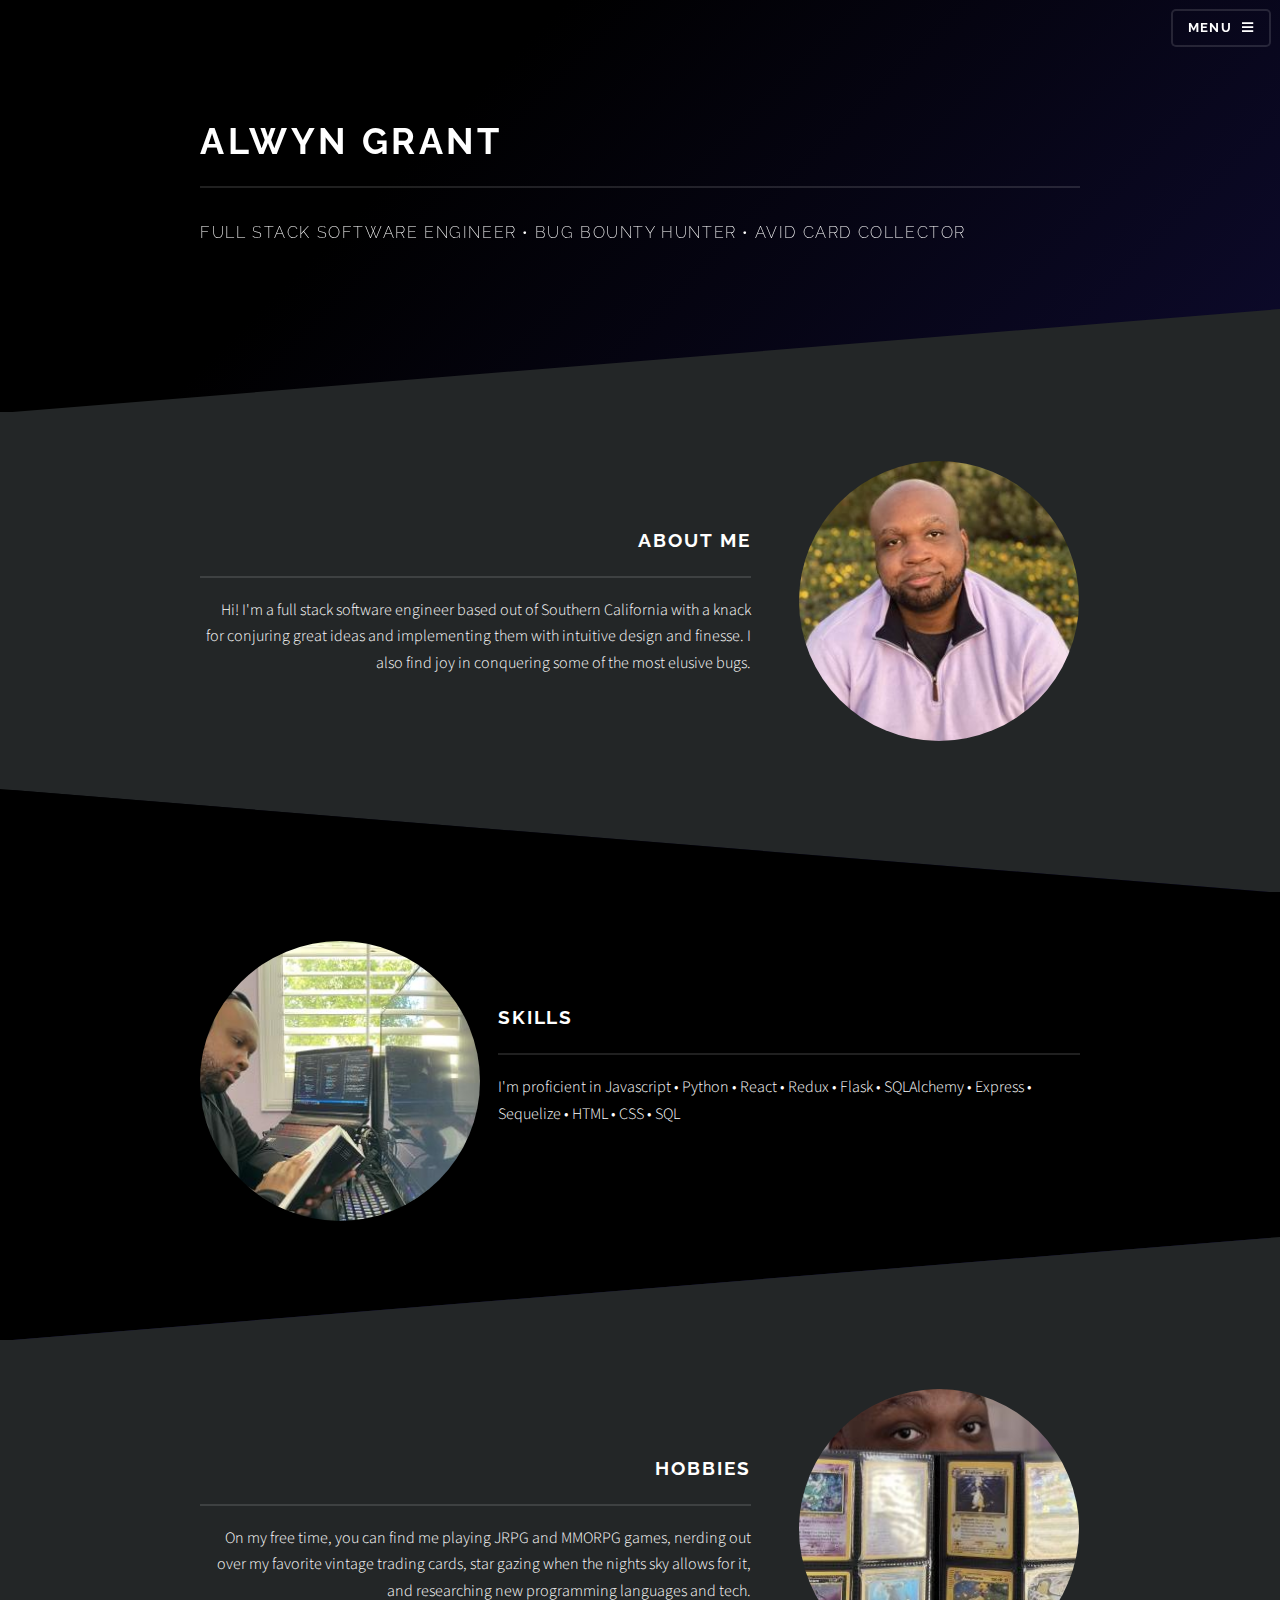
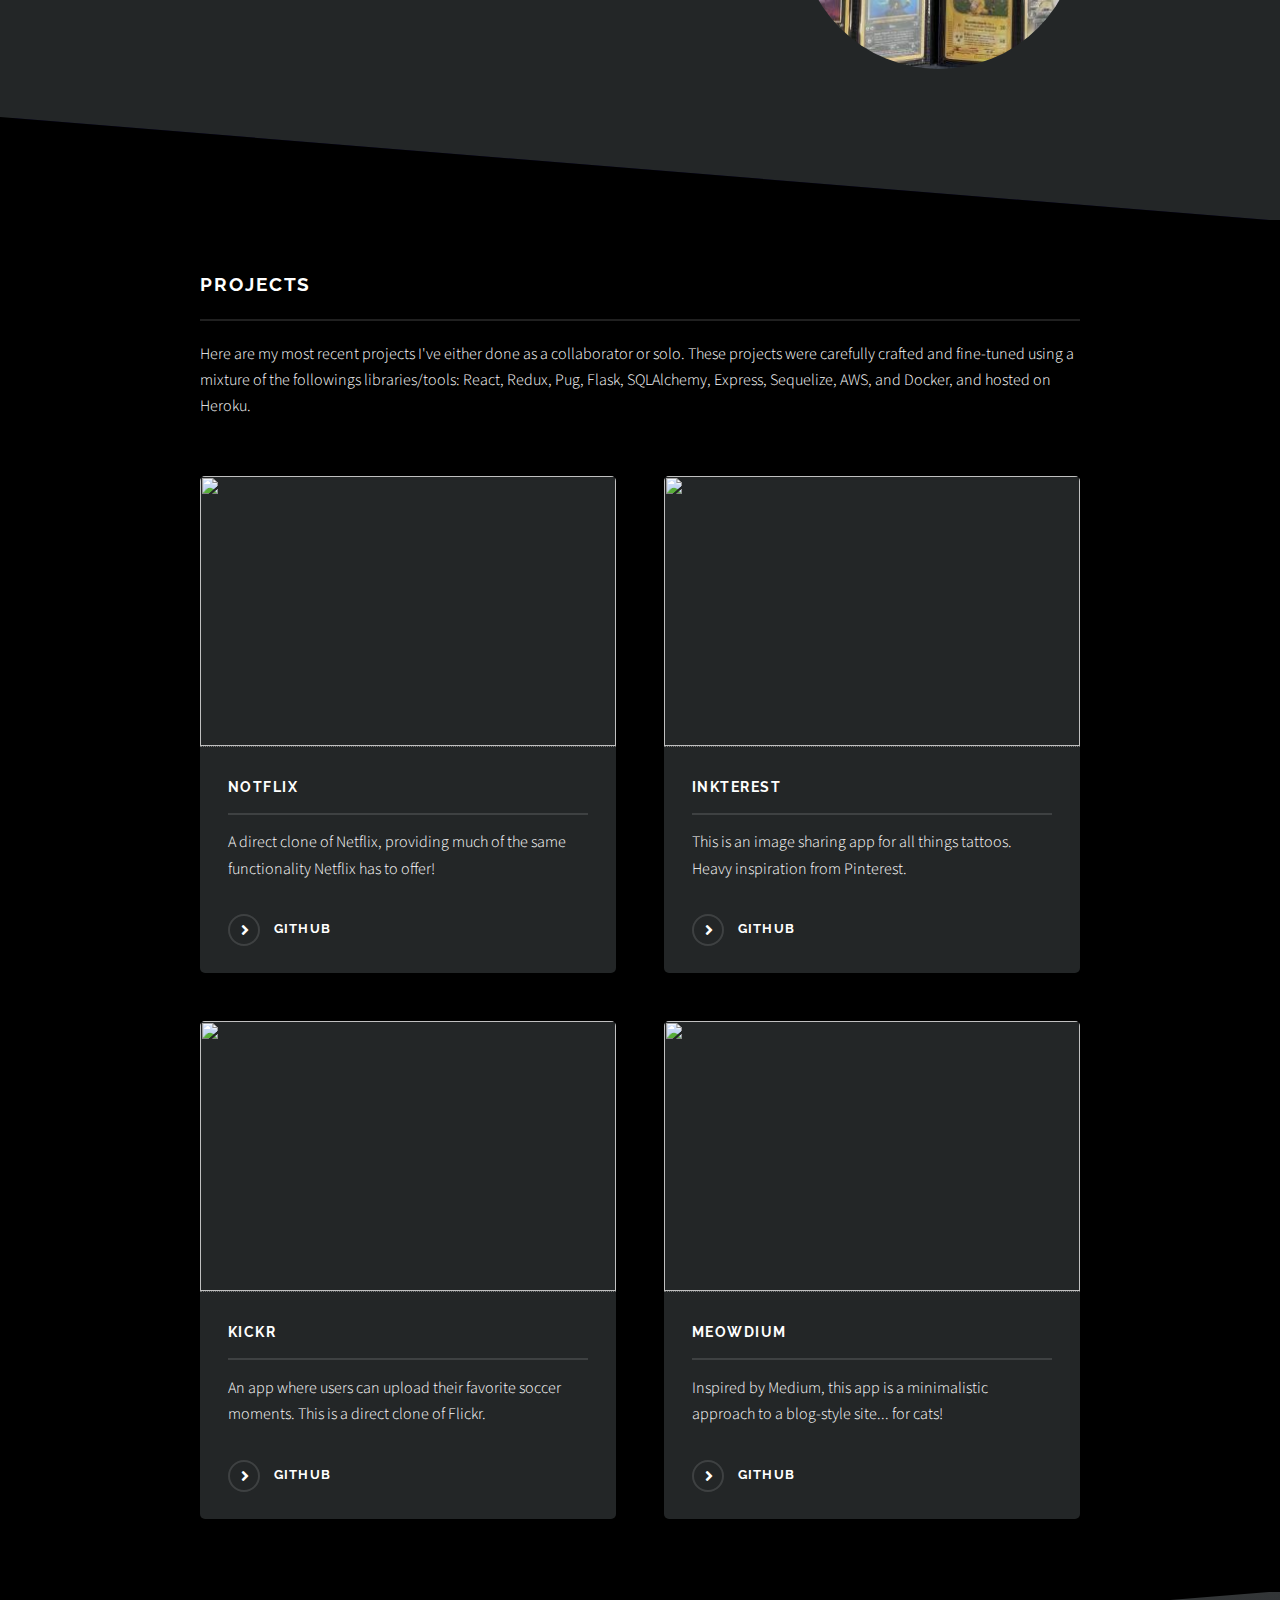
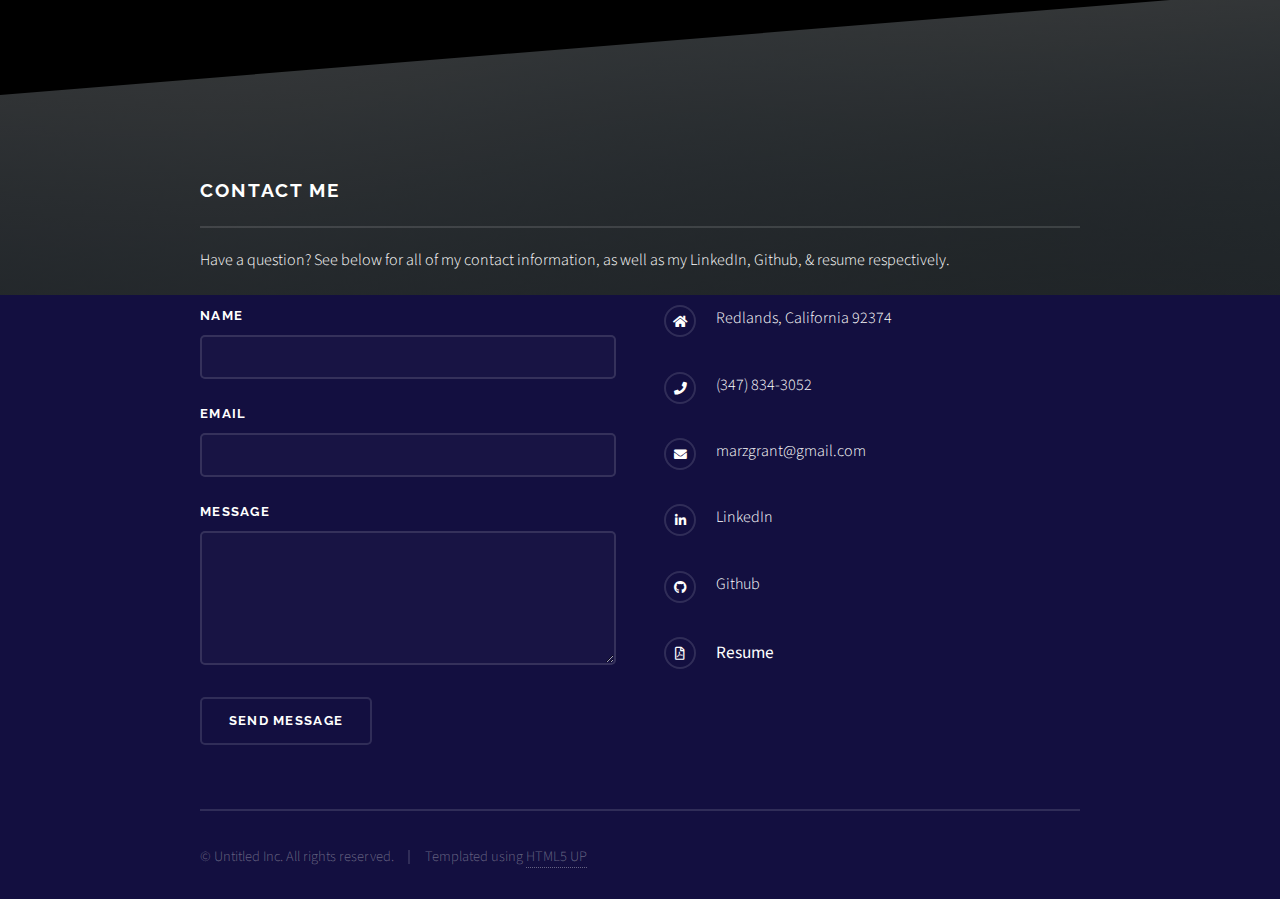
==== commit 278cba6d: "finished site for the most part" ====
--- a/index.html
+++ b/index.html
@@ -28,7 +28,7 @@
 								<li><a href="#one">About</a></li>
 								<li><a href="#four">Projects</a></li>
 								<li><a href="#footer">Contact & Resume</a></li>
-								<li><a href="index.html">Back to top</a></li>
+								<li><a href="#banner">Back to top</a></li>
 							</ul>
 							<a href="#" class="close">Close</a>
 						</div>
--- a/assets/css/main.css
+++ b/assets/css/main.css
@@ -101,7 +101,9 @@
 	body {
 		/* background-color: #2e3141; */
 		/* background-color: red; */
-		background-image: linear-gradient(to top, rgba(0, 0, 0, 1), rgba(32, 31, 31, 0.8)), url("../../images/bg.jpg");
+		background-color: #130f40;
+		background-image: linear-gradient(315deg, #130f40 0%, #000000 74%);
+		/* background-image: linear-gradient(to top, rgba(0, 0, 0, 1), rgba(90, 47, 47, 0.8)), url("../../images/bg.jpg"); */
 		background-size: auto,
  cover;
 		background-attachment: fixed,
@@ -109,6 +111,14 @@
 		background-position: center,
  center;
 	}
+
+		body.thanks {
+		background-color: #130f40;
+		background-image: linear-gradient(315deg, #130f40 0%, #000000 74%);
+		}
+
+		section.thanks-sub {
+		}
 
 		body.is-preload *, body.is-preload *:before, body.is-preload *:after {
 			-moz-animation: none !important;
@@ -3595,8 +3605,8 @@
 
 		#wrapper > header {
 			padding: 9em 0 6.25em 0 ;
-			background-color: #2e3141;
-			background-image: linear-gradient(to top, rgba(46, 49, 65, 0.8), rgba(46, 49, 65, 0.8)), url("../../images/bg.jpg");
+			/* background-color: #2e3141; */
+			/* background-image: linear-gradient(to top, rgba(46, 49, 65, 0.8), rgba(46, 49, 65, 0.8)), url("../../images/bg.jpg"); */
 			background-size: auto,
  cover;
 			background-position: center,
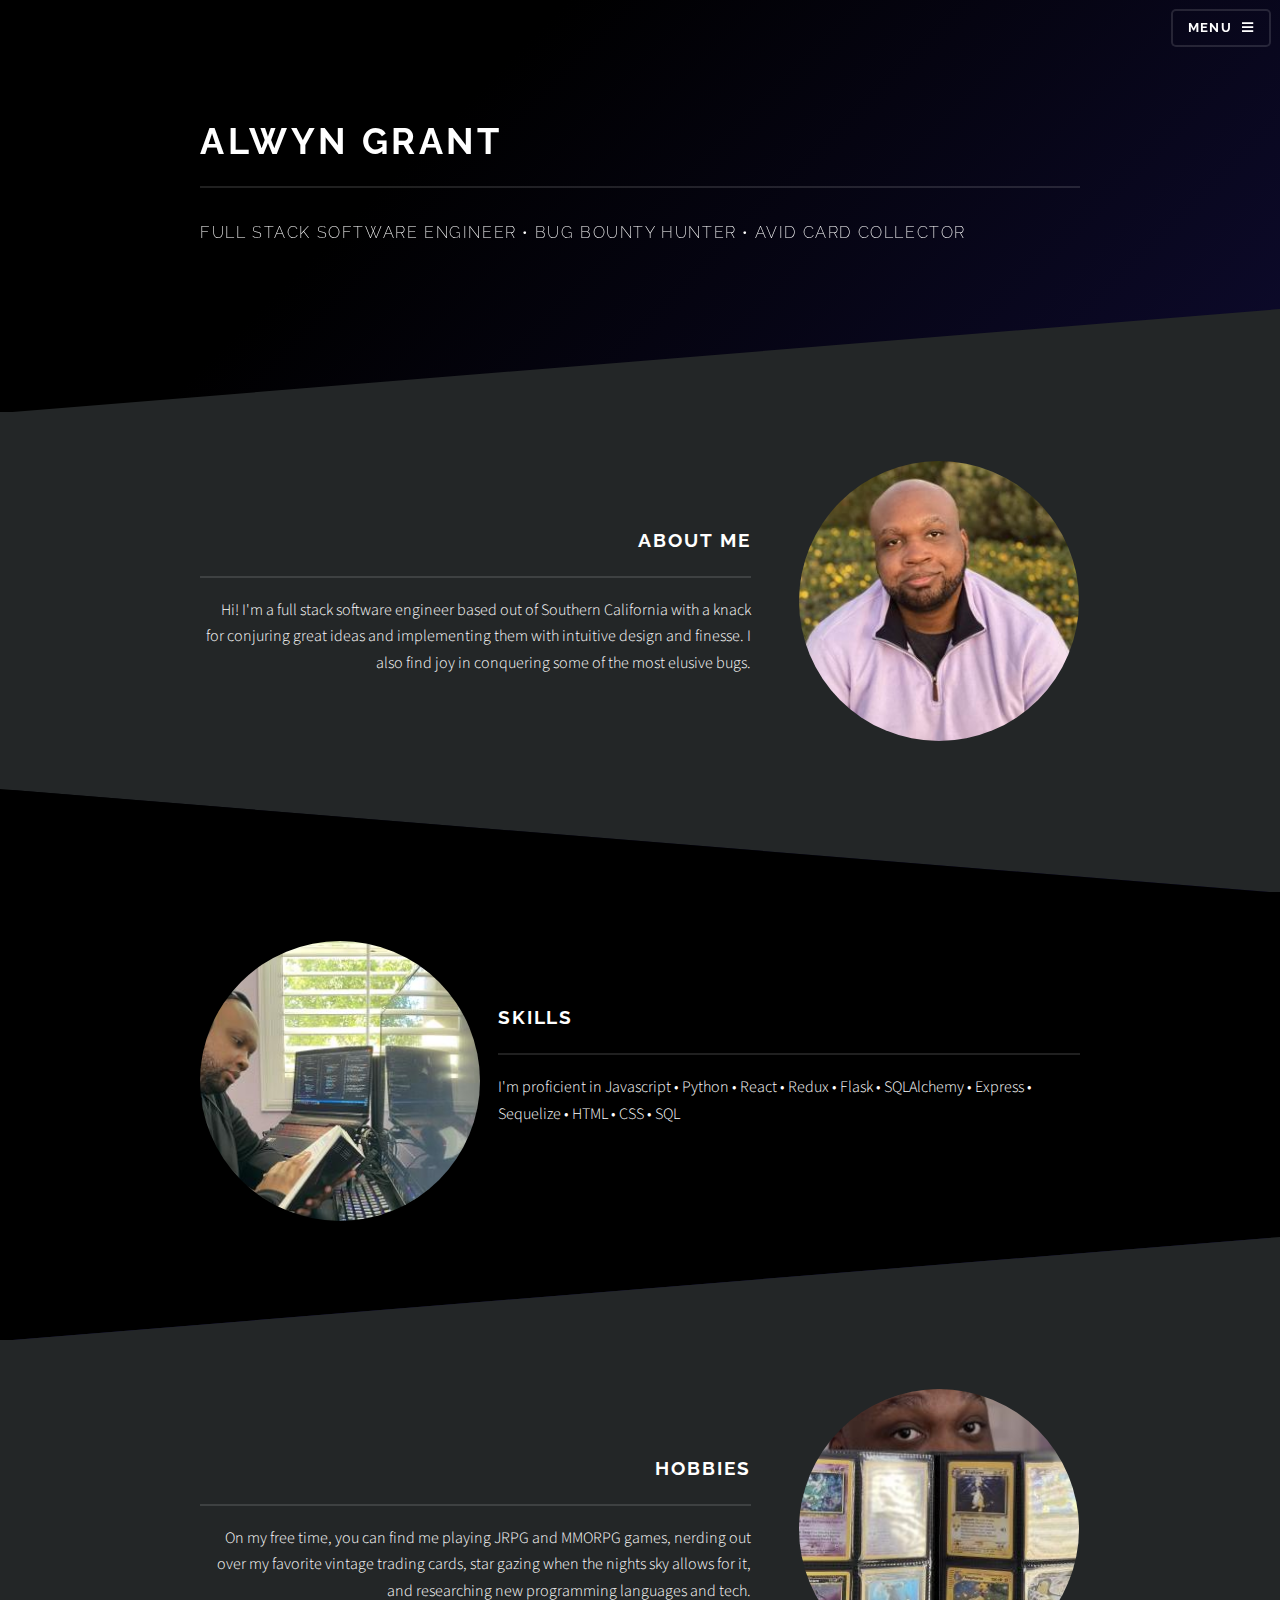
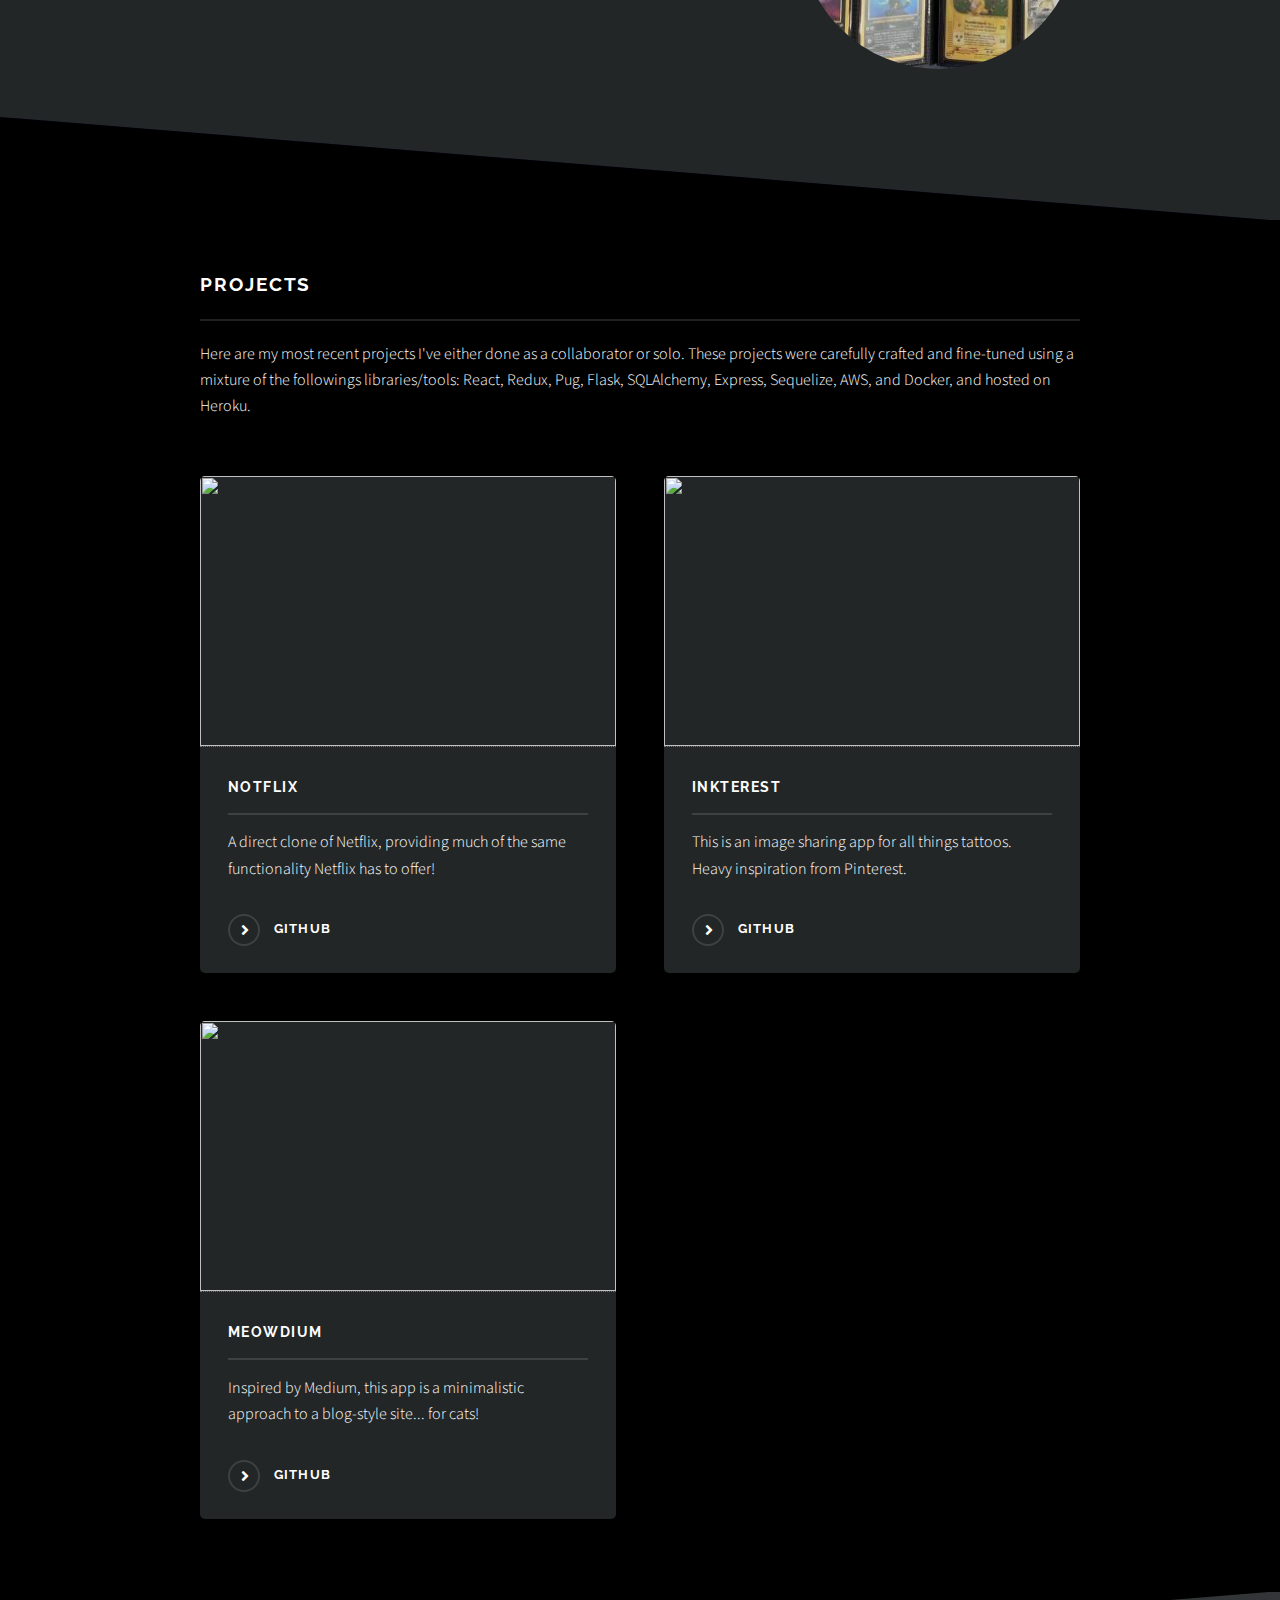
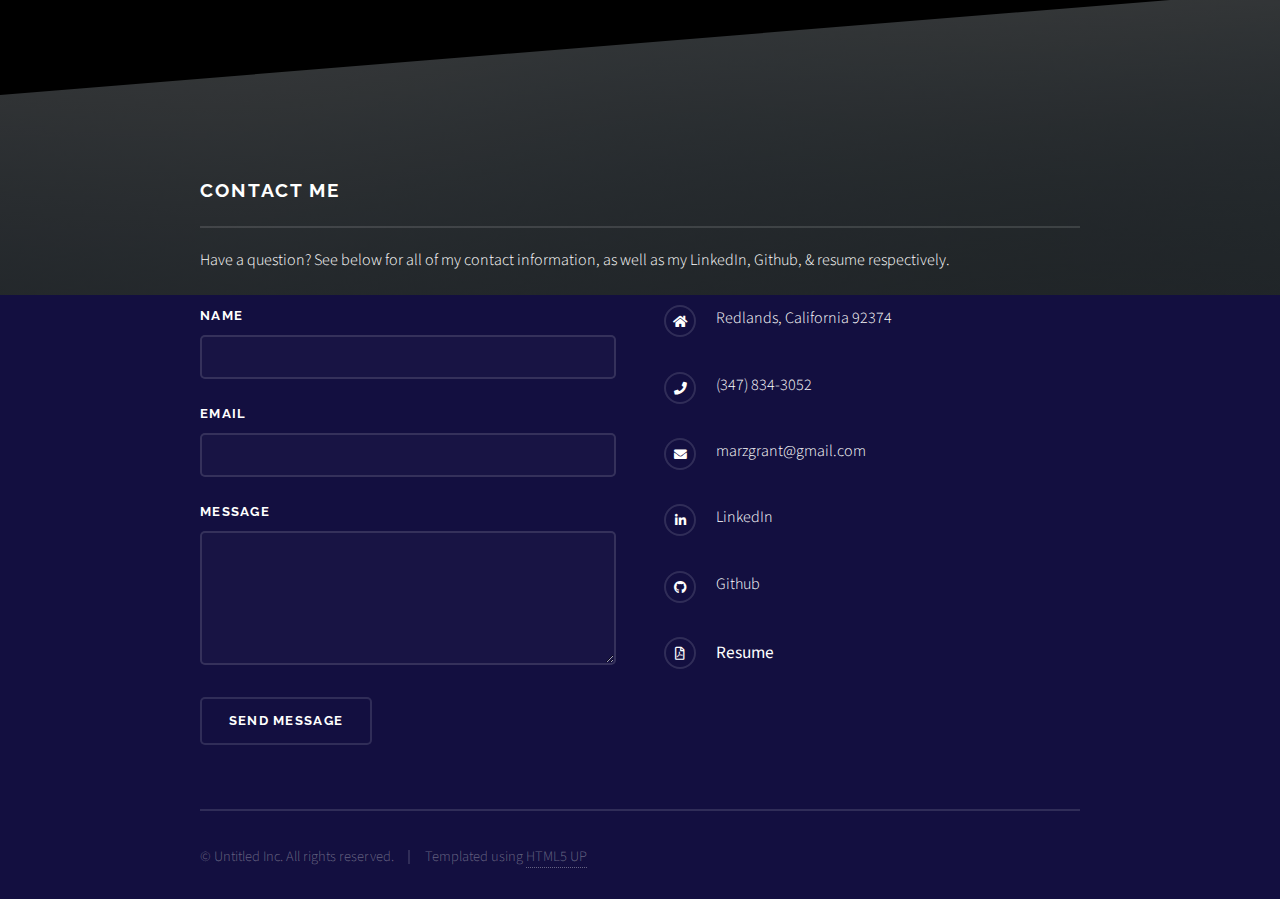
==== commit 401b56e1: "temp removed kickr" ====
--- a/index.html
+++ b/index.html
@@ -95,16 +95,10 @@
 											<a target="_blank" rel="noreferrer" href="https://github.com/AlwynGrant/Notflix" class="special">Github</a>
 										</article>
 										<article>
-											<a target="_blank" rel="noreferrer" href="https://inkterest.herokuapp.com/" class="image"><img src="images/inkerest_gif.gif" alt="" /></a>
+											<a target="_blank" rel="noreferrer" href="https://inkterest.herokuapp.com/" class="image"><img src="images/inkterest_gif.gif" alt="" /></a>
 											<h3 class="major">Inkterest</h3>
 											<p>This is an image sharing app for all things tattoos. Heavy inspiration from Pinterest.</p>
 											<a target="_blank" rel="noreferrer" href="https://github.com/aDerocher/Inkterest" class="special">Github</a>
-										</article>
-										<article>
-											<a target="_blank" rel="noreferrer" href="https://kickr-sports.herokuapp.com/" class="image"><img src="images/kickr_gif.gif" alt="" /></a>
-											<h3 class="major">Kickr</h3>
-											<p>An app where users can upload their favorite soccer moments. This is a direct clone of Flickr.</p>
-											<a target="_blank" rel="noreferrer" href="https://github.com/AlwynGrant/Kickr" class="special">Github</a>
 										</article>
 										<article>
 											<a target="_blank" rel="noreferrer" href="http://meowdium.herokuapp.com/" class="image"><img src="images/meowdium_gif.gif" alt="" /></a>
@@ -112,6 +106,12 @@
 											<p>Inspired by Medium, this app is a minimalistic approach to a blog-style site... for cats!</p>
 											<a target="_blank" rel="noreferrer" href="https://github.com/kennethmanhonglee/meowdium" class="special">Github</a>
 										</article>
+										<!-- <article>
+											<a target="_blank" rel="noreferrer" href="https://kickr-sports.herokuapp.com/" class="image"><img src="images/kickr_gif.gif" alt="" /></a>
+											<h3 class="major">Kickr</h3>
+											<p>An app where users can upload their favorite soccer moments. This is a direct clone of Flickr.</p>
+											<a target="_blank" rel="noreferrer" href="https://github.com/AlwynGrant/Kickr" class="special">Github</a>
+										</article> -->
 									</section>
 									<!-- <ul class="actions">
 										<li><a href="#" class="button">Browse All</a></li>
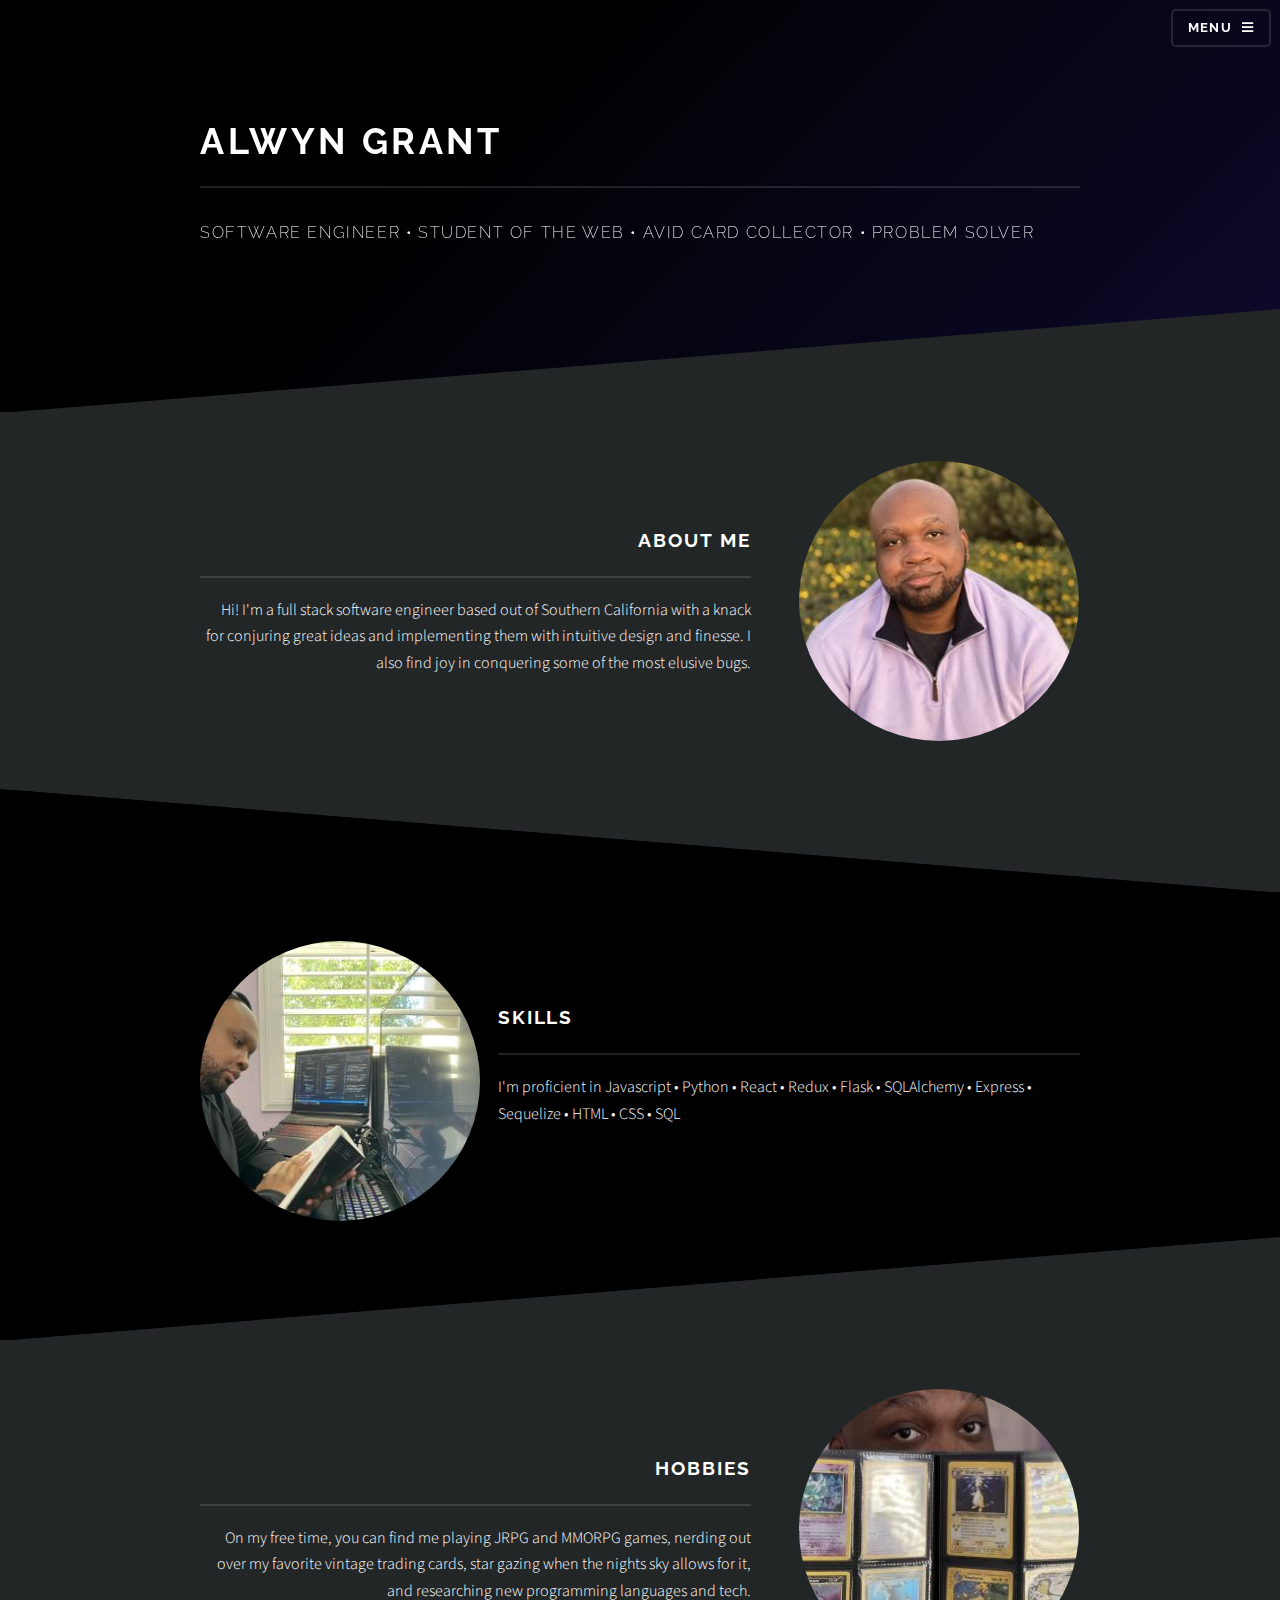
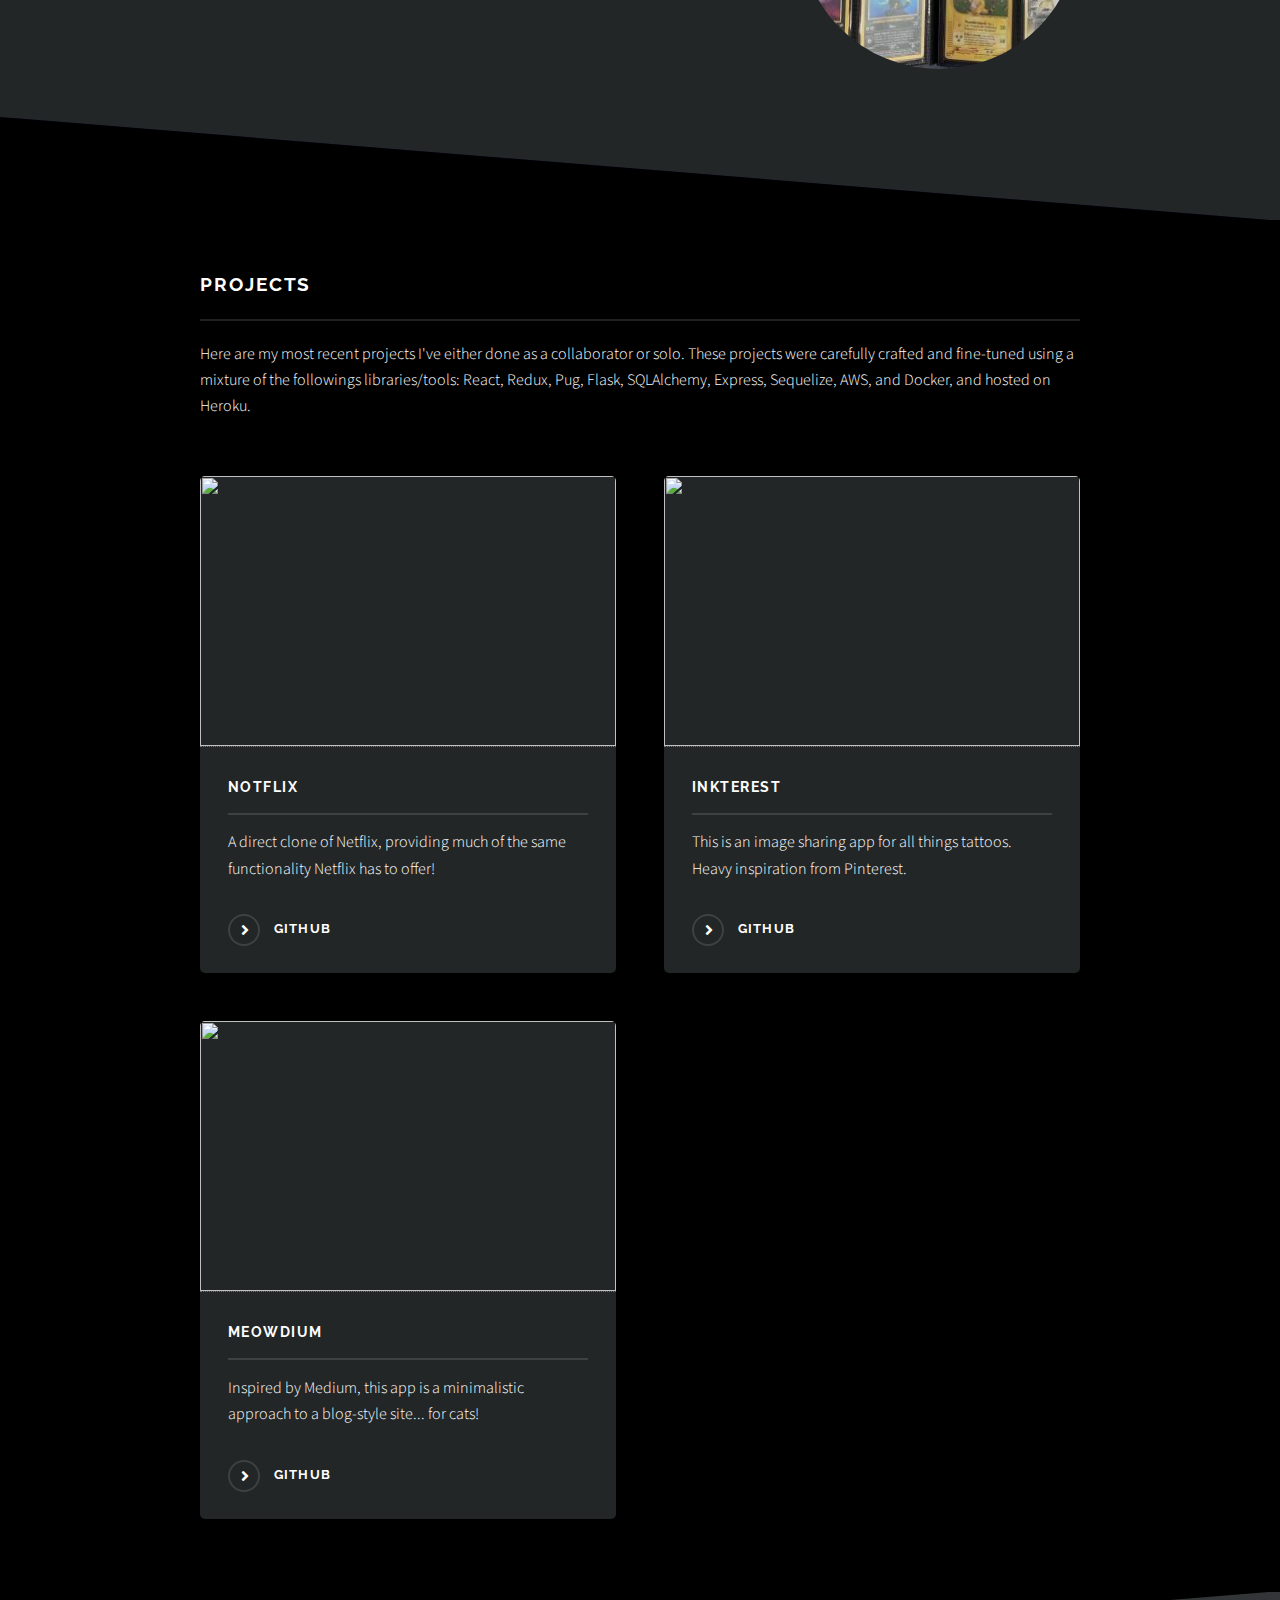
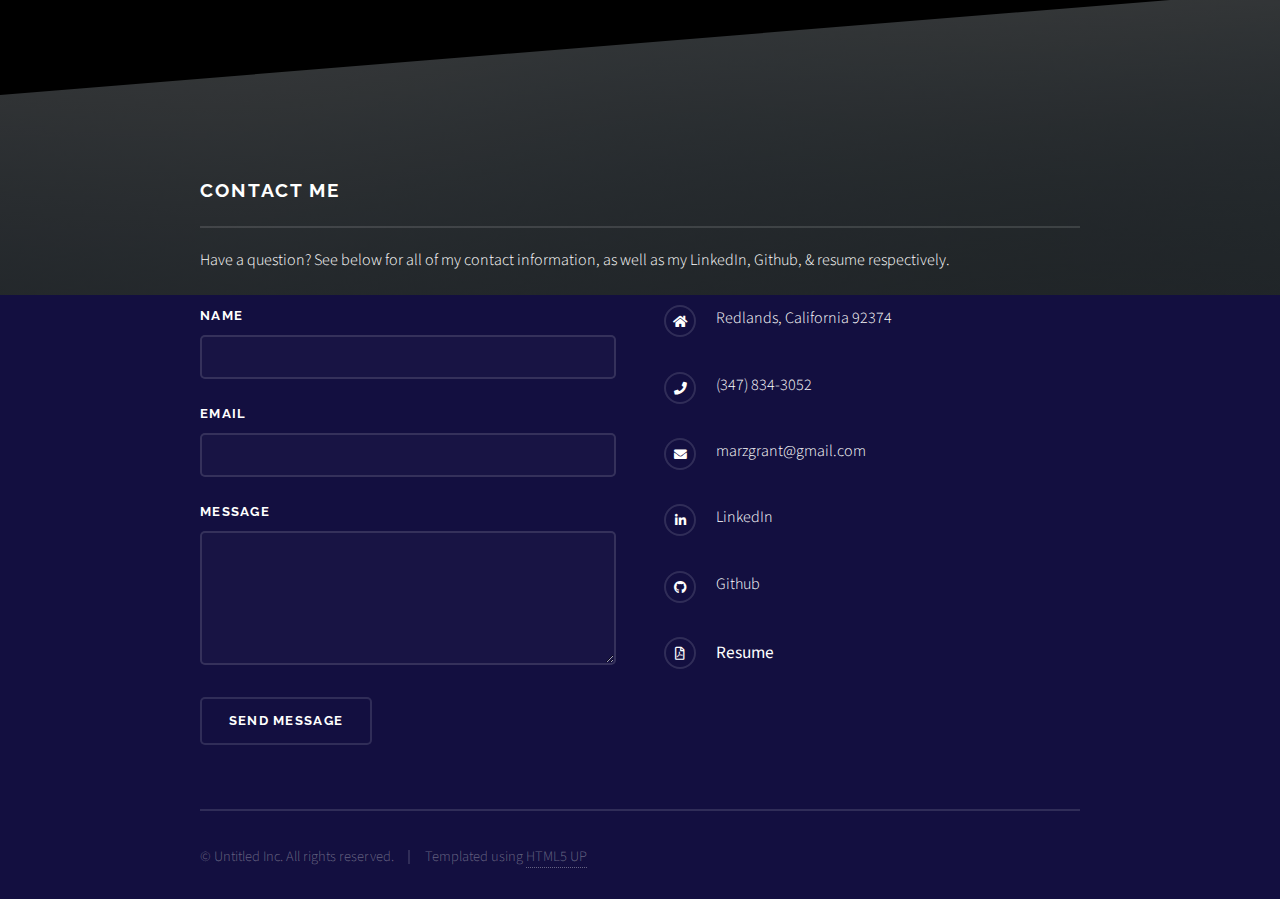
==== commit 48ccc2b1: "revised sub-title on header" ====
--- a/index.html
+++ b/index.html
@@ -39,7 +39,7 @@
 						<div class="inner">
 							<!-- <div class="logo"><span class="icon fa-gem"></span></div> -->
 							<h2>Alwyn Grant</h2>
-							<p>FULL STACK SOFTWARE ENGINEER • BUG BOUNTY HUNTER • AVID CARD COLLECTOR</p>
+							<p>SOFTWARE ENGINEER • STUDENT OF THE WEB • AVID CARD COLLECTOR • PROBLEM SOLVER</p>
 						</div>
 					</section>
 
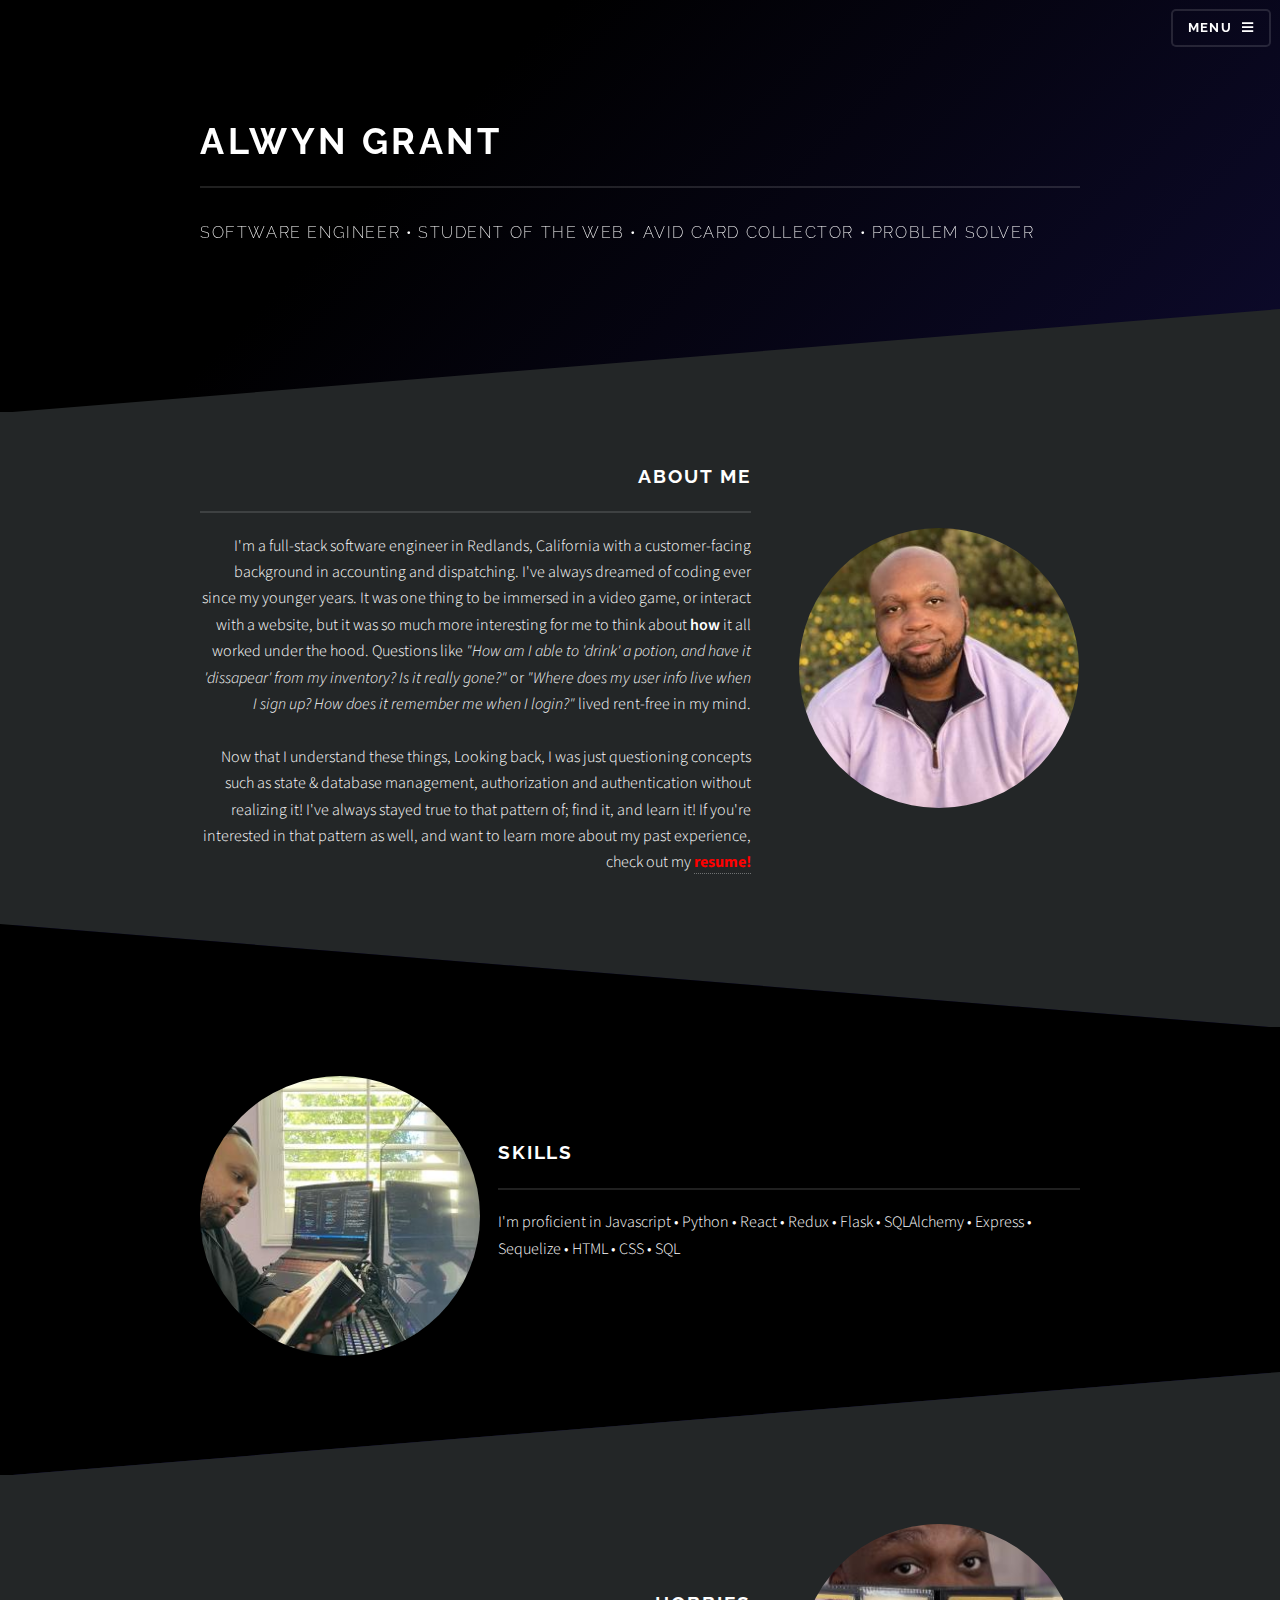
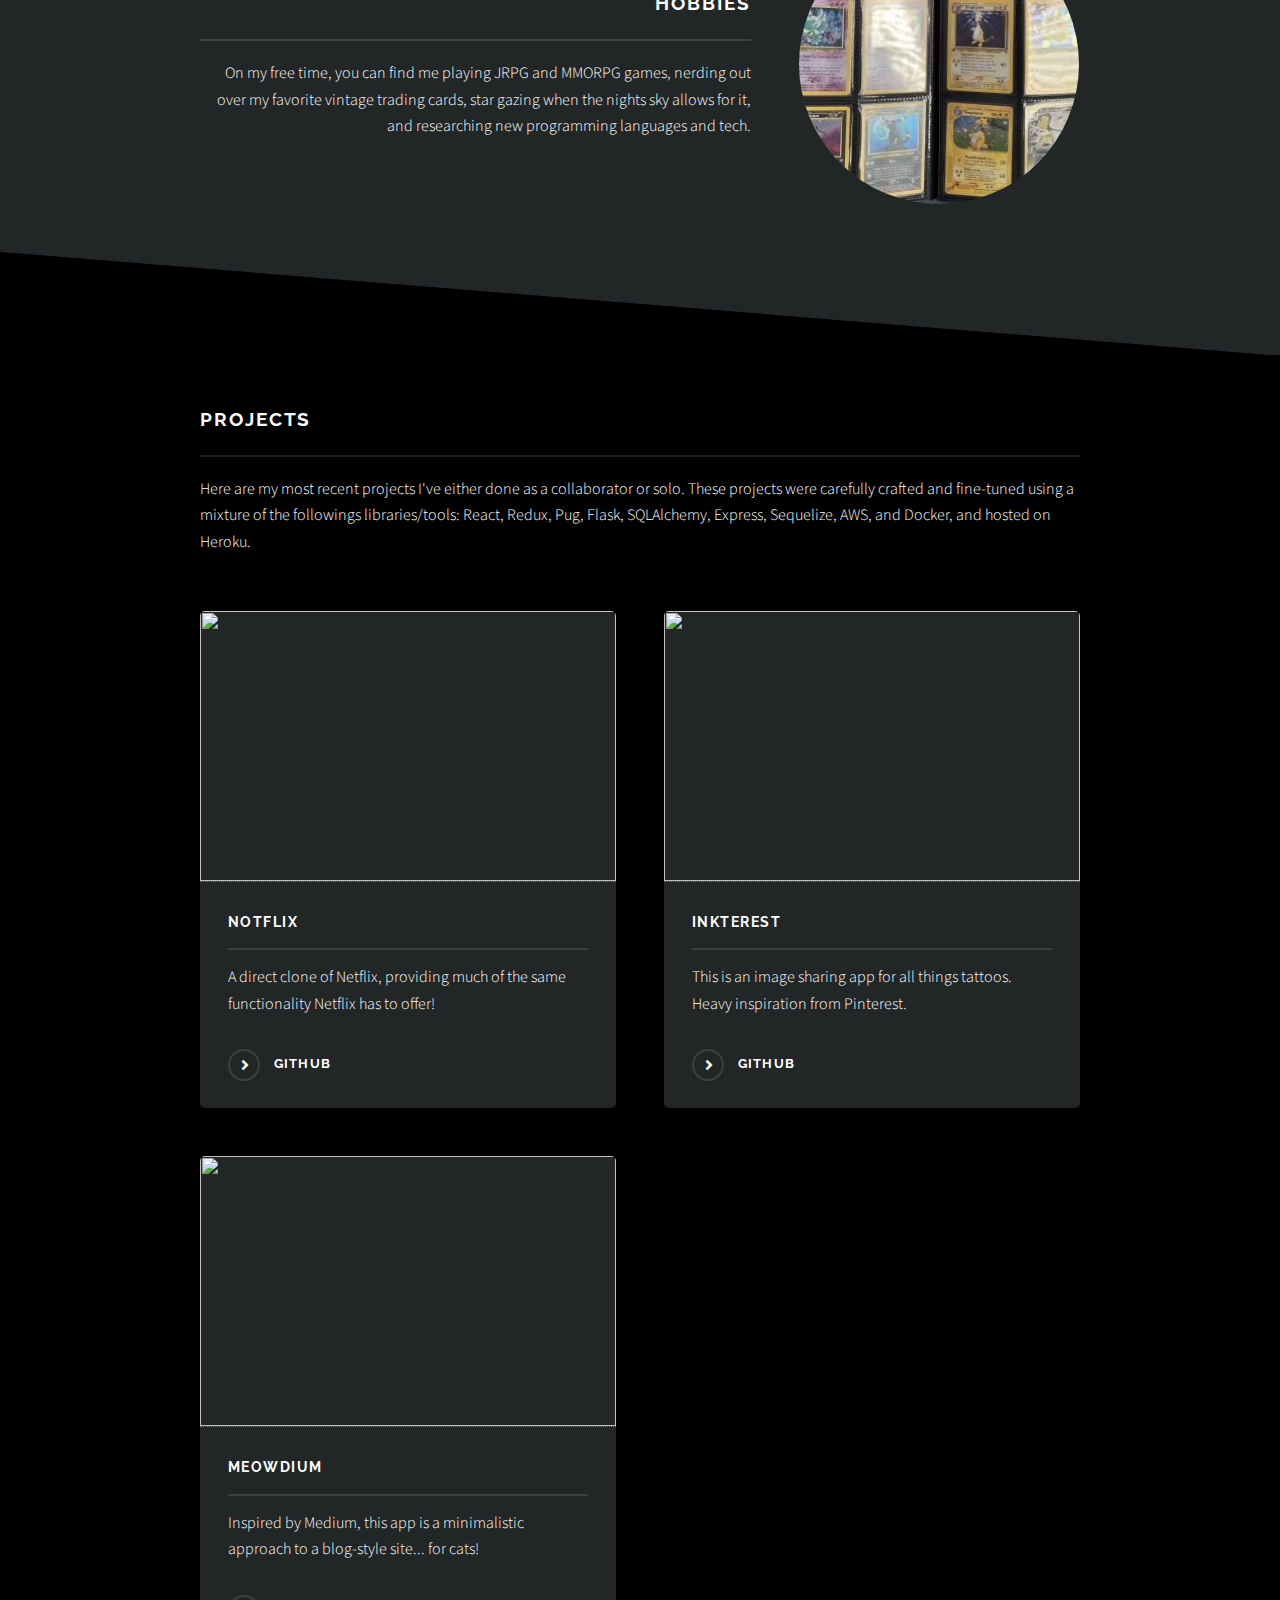
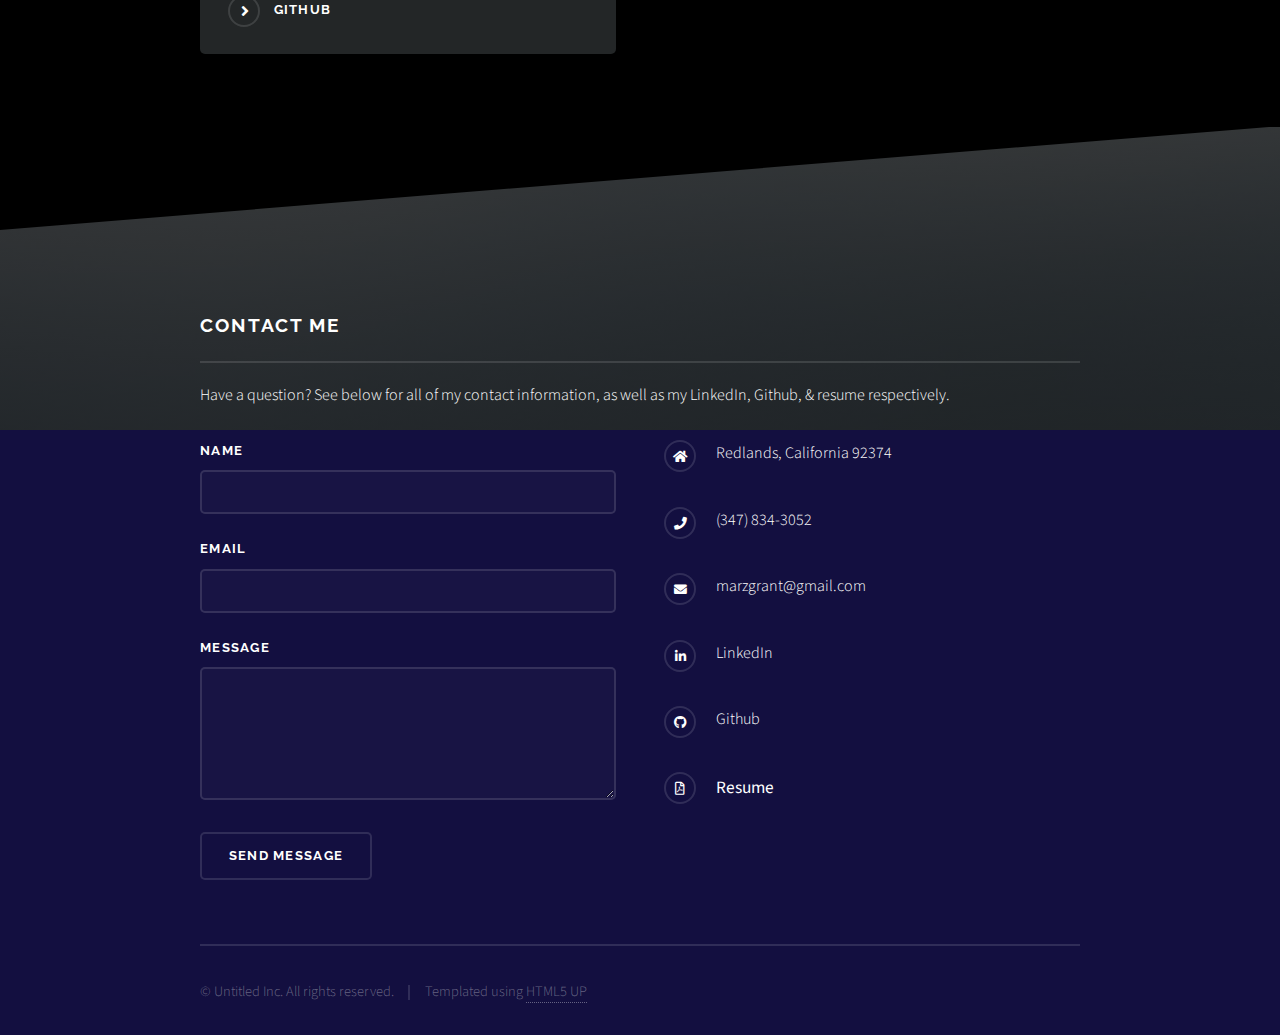
==== commit a7d29985: "finished about-me text" ====
--- a/index.html
+++ b/index.html
@@ -52,7 +52,7 @@
 									<div class="image"><img src="images/original_profile.jpg" alt="" /></div>
 									<div class="content">
 										<h2 class="major">ABOUT ME</h2>
-										<p>Hi! I'm a full stack software engineer based out of Southern California with a knack for conjuring great ideas and implementing them with intuitive design and finesse. I also find joy in conquering some of the most elusive bugs. </p>
+										<p>I'm a full-stack software engineer in Redlands, California with a customer-facing background in accounting and dispatching. I've always dreamed of coding ever since my younger years. It was one thing to be immersed in a video game, or interact with a website, but it was so much more interesting for me to think about <b>how</b> it all worked under the hood. Questions like <em>"How am I able to 'drink' a potion, and have it 'dissapear' from my inventory? Is it really gone?"</em> or <em>"Where does my user info live when I sign up? How does it remember me when I login?"</em> lived rent-free in my mind. <br/><br/>Now that I understand these things, Looking back, I was just questioning concepts such as state & database management, authorization and authentication without realizing it! I've always stayed true to that pattern of; find it, and learn it! If you're interested in that pattern as well, and want to learn more about my past experience, check out my <a class='about-me-r-link' target="_blank" rel="noreferrer" href="files/GRANT_ALWYN_RESUME.pdf">resume!</a>       </p>
 										<!-- <a href="#" class="special">Learn more</a> -->
 									</div>
 								</div>
--- a/assets/css/main.css
+++ b/assets/css/main.css
@@ -4208,3 +4208,12 @@
 	.solid > a {
 		border: none !important;
 	}
+
+	.about-me-r-link {
+		color: red;
+		font-weight: bold;
+	}
+
+	.about-me-r-link:hover {
+		color: rgb(255, 134, 134) !important;
+	}
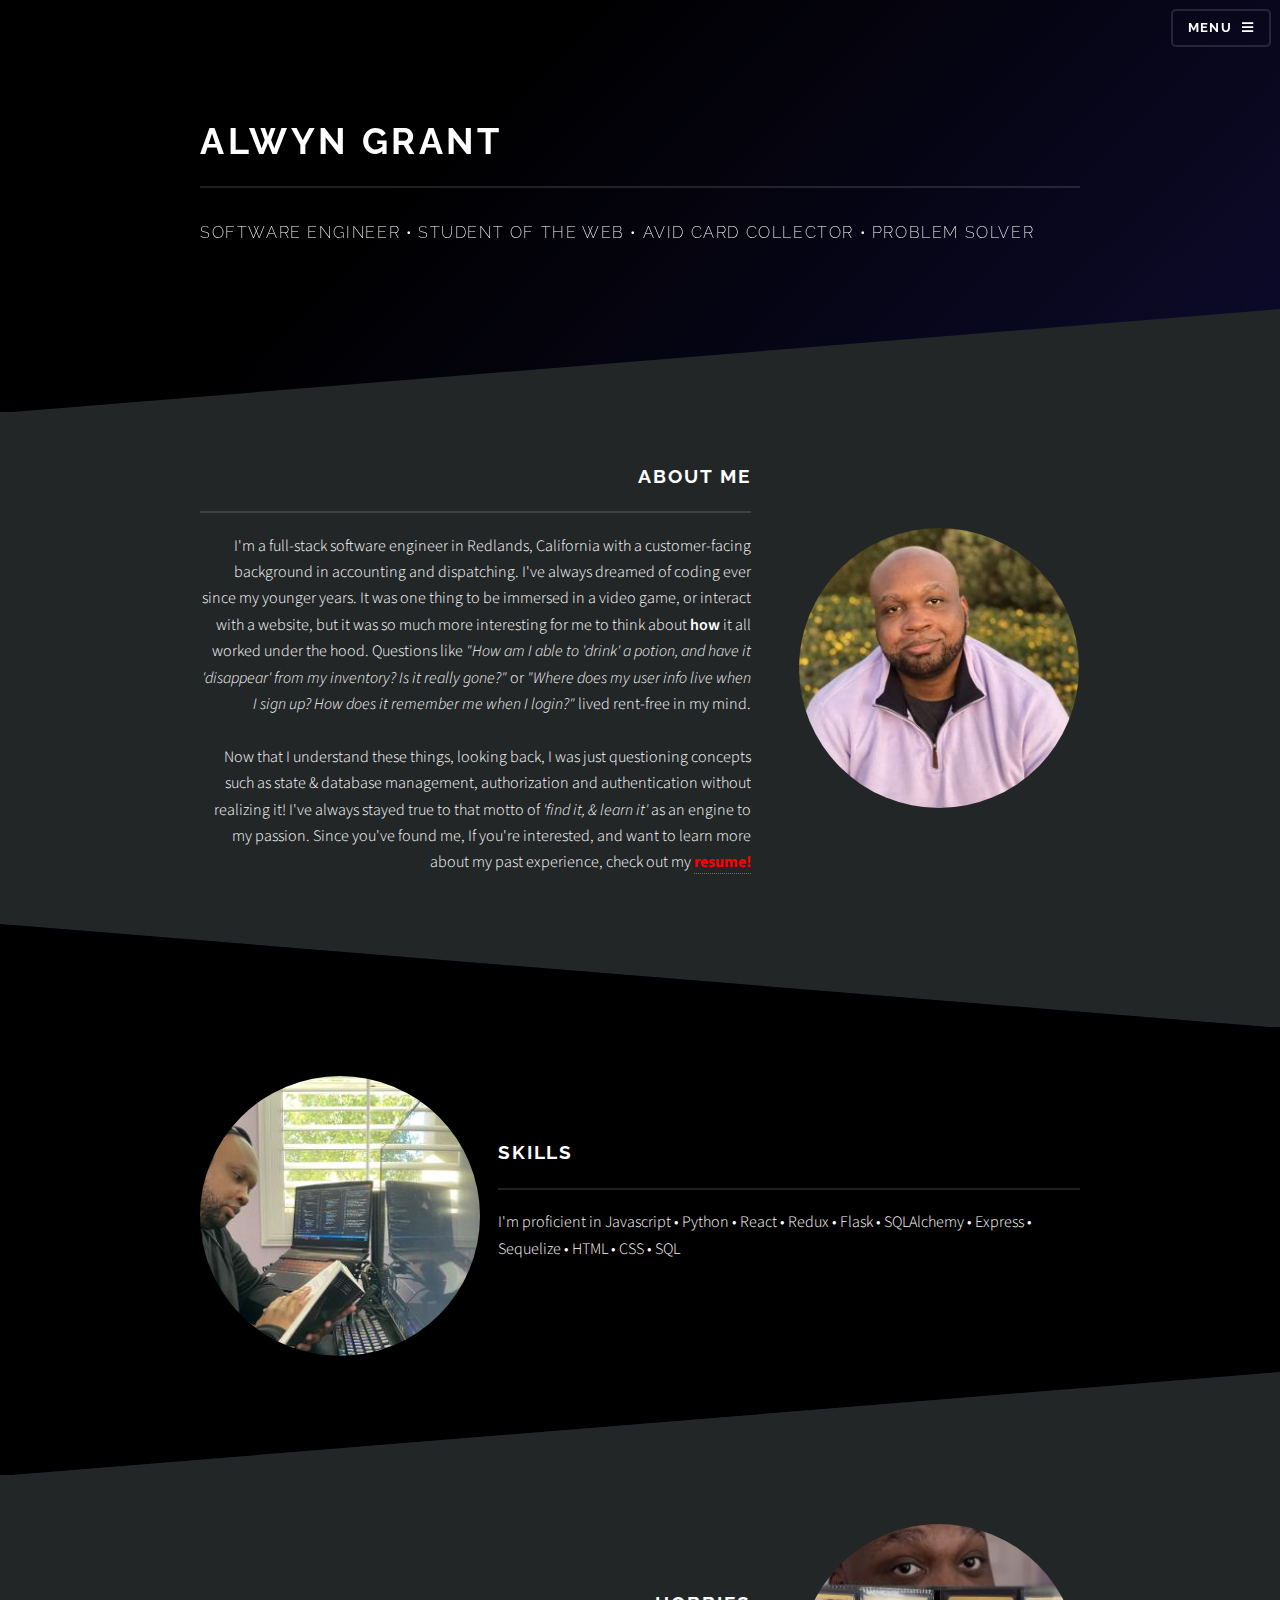
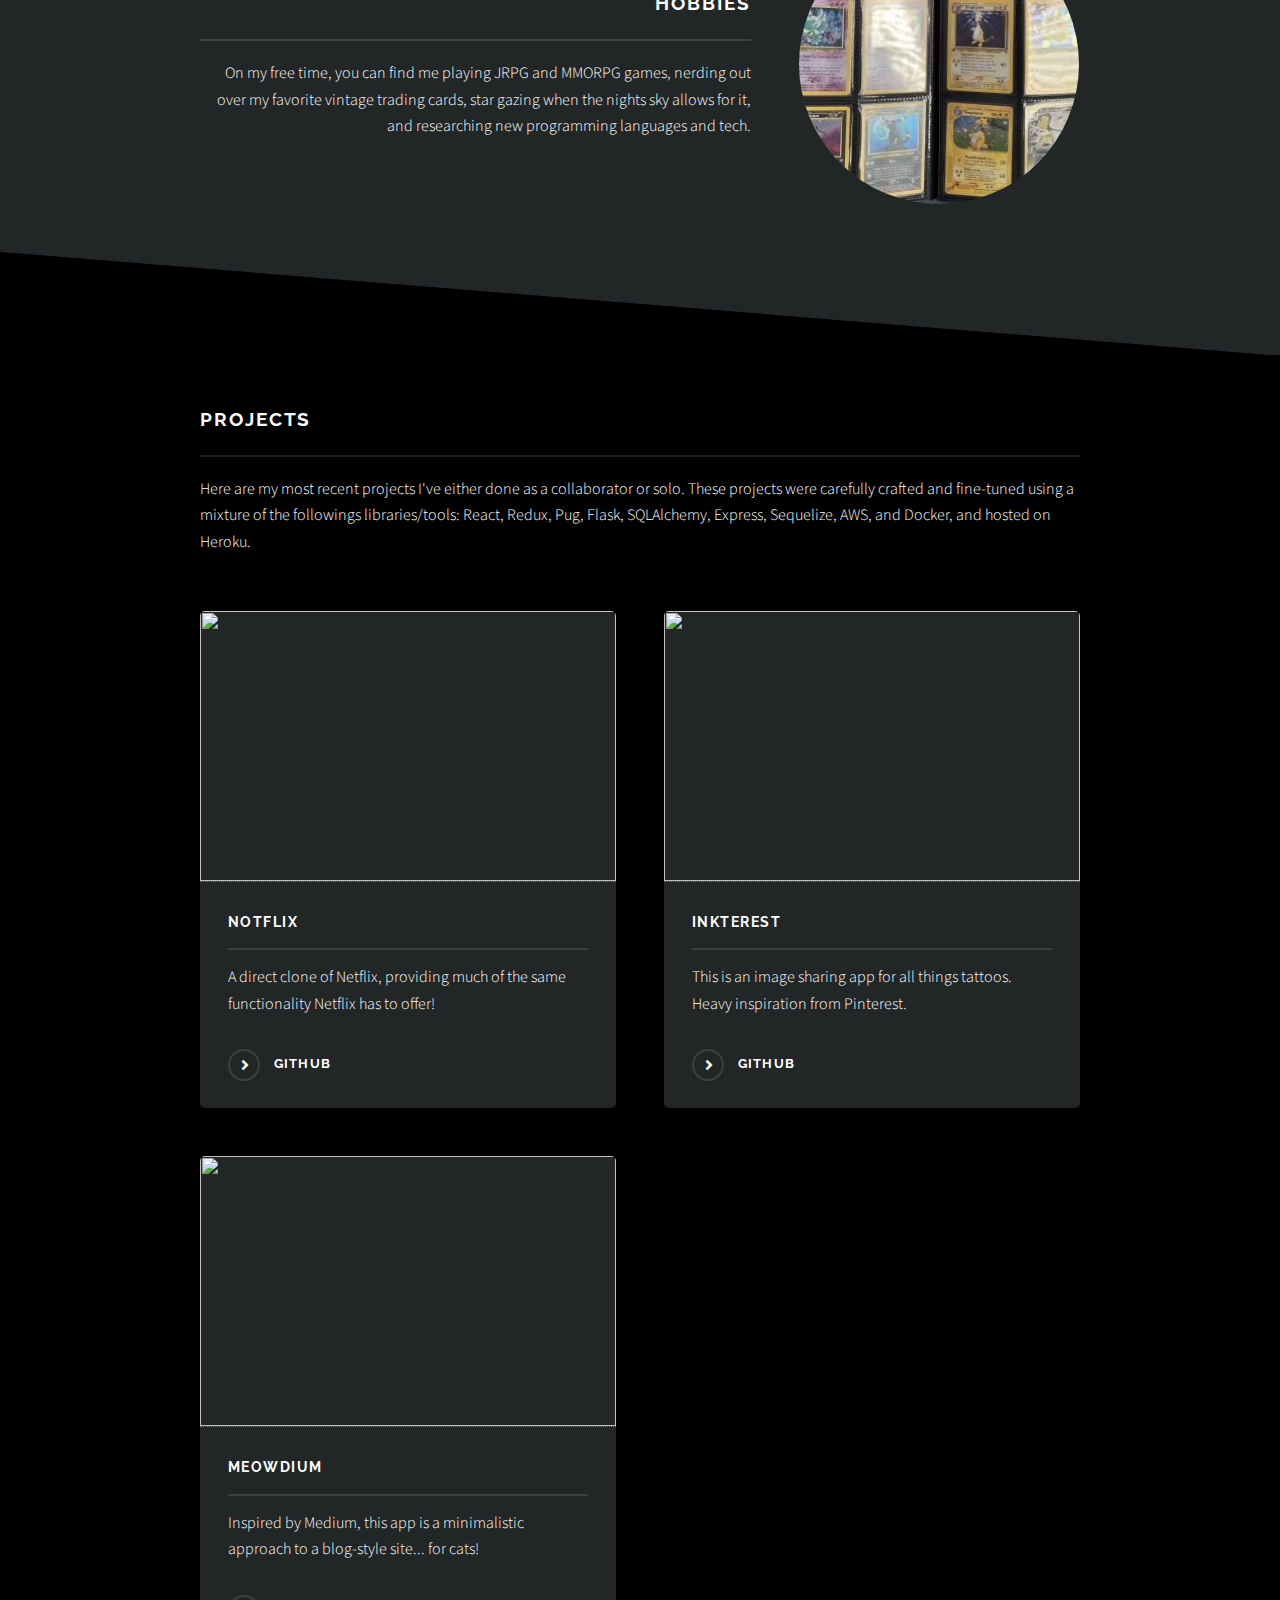
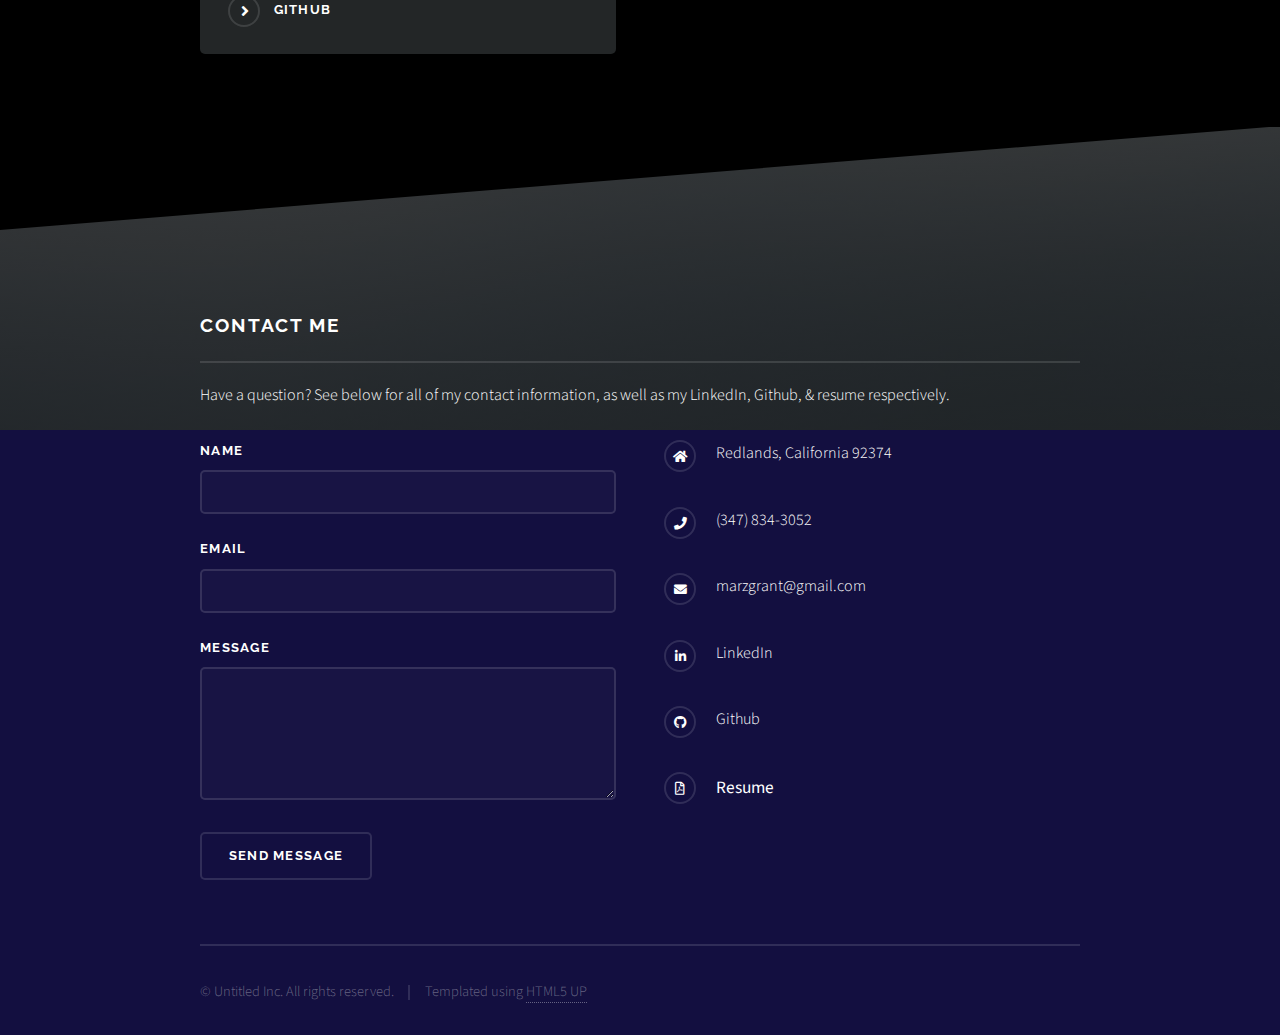
==== commit 7698450b: "additional minor update to about-me text, typos," ====
--- a/index.html
+++ b/index.html
@@ -52,7 +52,7 @@
 									<div class="image"><img src="images/original_profile.jpg" alt="" /></div>
 									<div class="content">
 										<h2 class="major">ABOUT ME</h2>
-										<p>I'm a full-stack software engineer in Redlands, California with a customer-facing background in accounting and dispatching. I've always dreamed of coding ever since my younger years. It was one thing to be immersed in a video game, or interact with a website, but it was so much more interesting for me to think about <b>how</b> it all worked under the hood. Questions like <em>"How am I able to 'drink' a potion, and have it 'dissapear' from my inventory? Is it really gone?"</em> or <em>"Where does my user info live when I sign up? How does it remember me when I login?"</em> lived rent-free in my mind. <br/><br/>Now that I understand these things, Looking back, I was just questioning concepts such as state & database management, authorization and authentication without realizing it! I've always stayed true to that pattern of; find it, and learn it! If you're interested in that pattern as well, and want to learn more about my past experience, check out my <a class='about-me-r-link' target="_blank" rel="noreferrer" href="files/GRANT_ALWYN_RESUME.pdf">resume!</a>       </p>
+										<p>I'm a full-stack software engineer in Redlands, California with a customer-facing background in accounting and dispatching. I've always dreamed of coding ever since my younger years. It was one thing to be immersed in a video game, or interact with a website, but it was so much more interesting for me to think about <b>how</b> it all worked under the hood. Questions like <em>"How am I able to 'drink' a potion, and have it 'disappear' from my inventory? Is it really gone?"</em> or <em>"Where does my user info live when I sign up? How does it remember me when I login?"</em> lived rent-free in my mind. <br/><br/>Now that I understand these things, looking back, I was just questioning concepts such as state & database management, authorization and authentication without realizing it! I've always stayed true to that motto of <em>'find it, & learn it'</em> as an engine to my passion. Since you've found me, If you're interested, and want to learn more about my past experience, check out my <a class='about-me-r-link' target="_blank" rel="noreferrer" href="files/GRANT_ALWYN_RESUME.pdf">resume!</a>       </p>
 										<!-- <a href="#" class="special">Learn more</a> -->
 									</div>
 								</div>
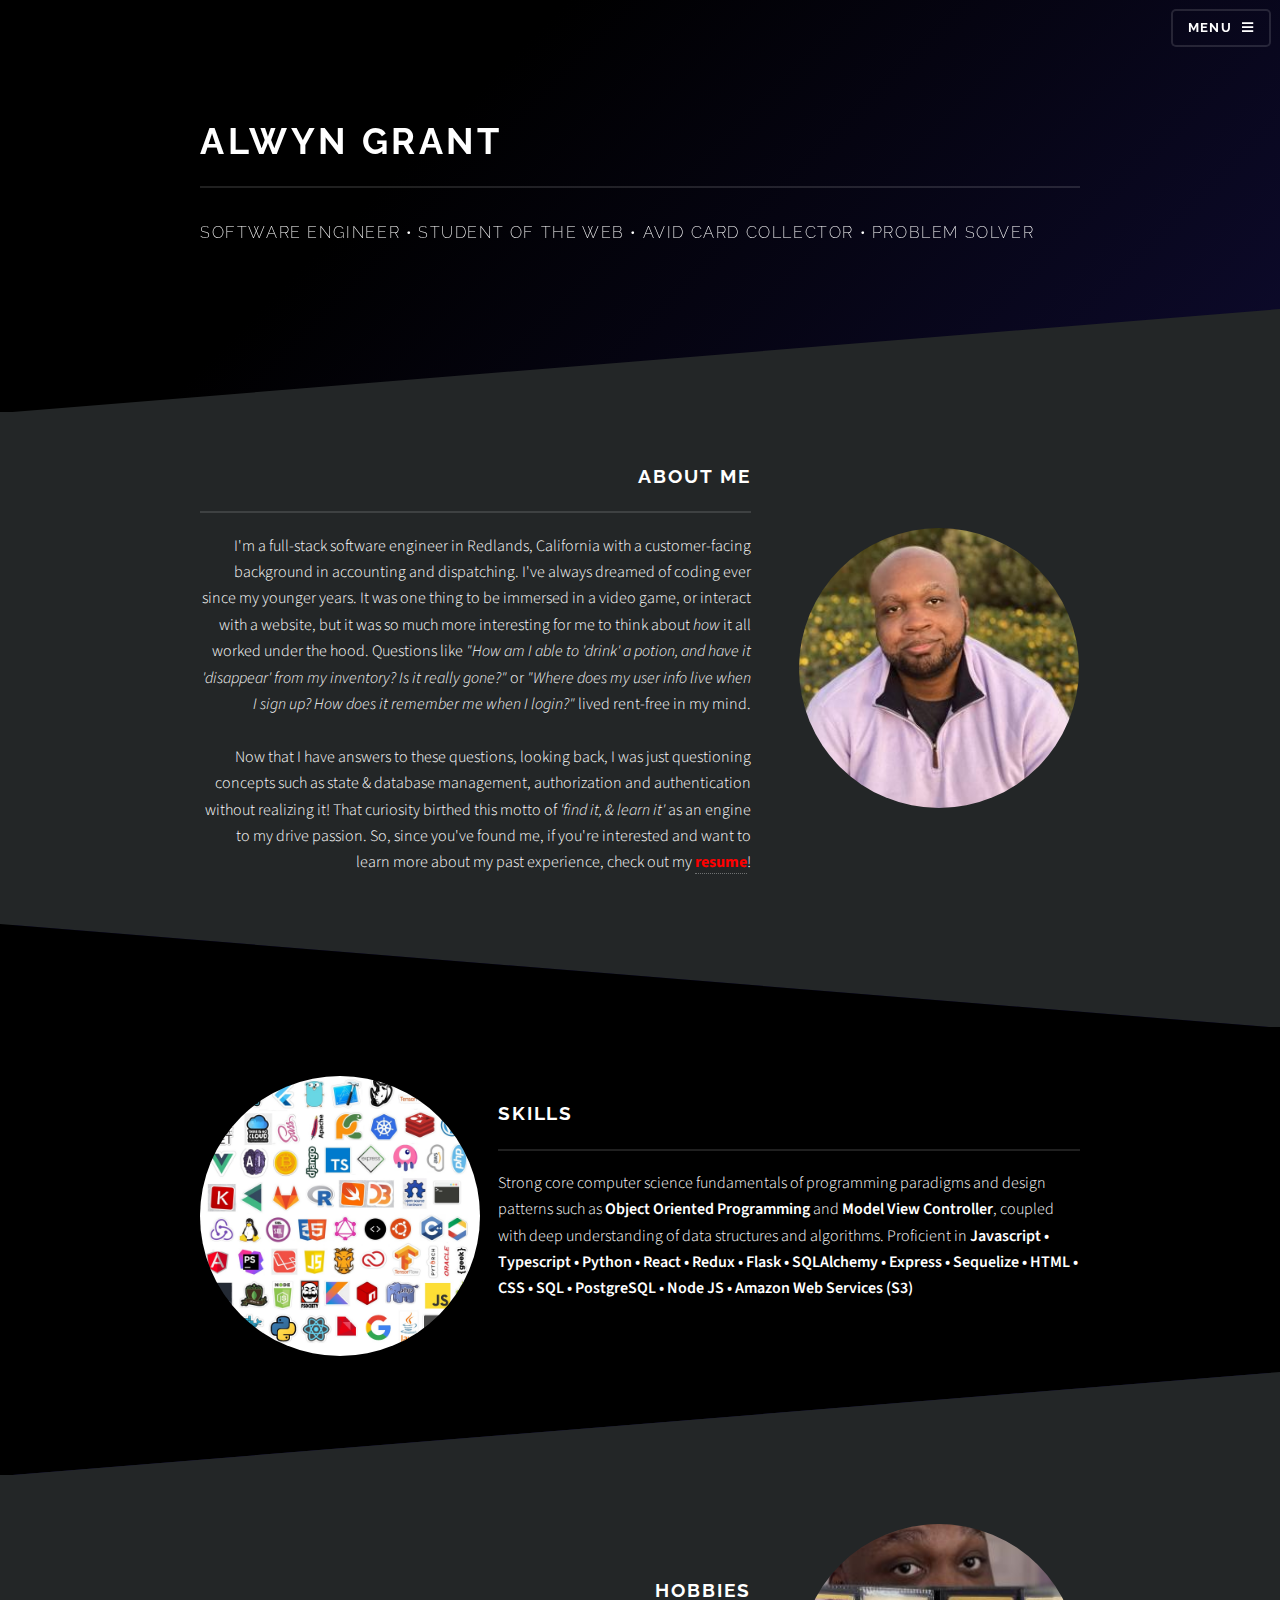
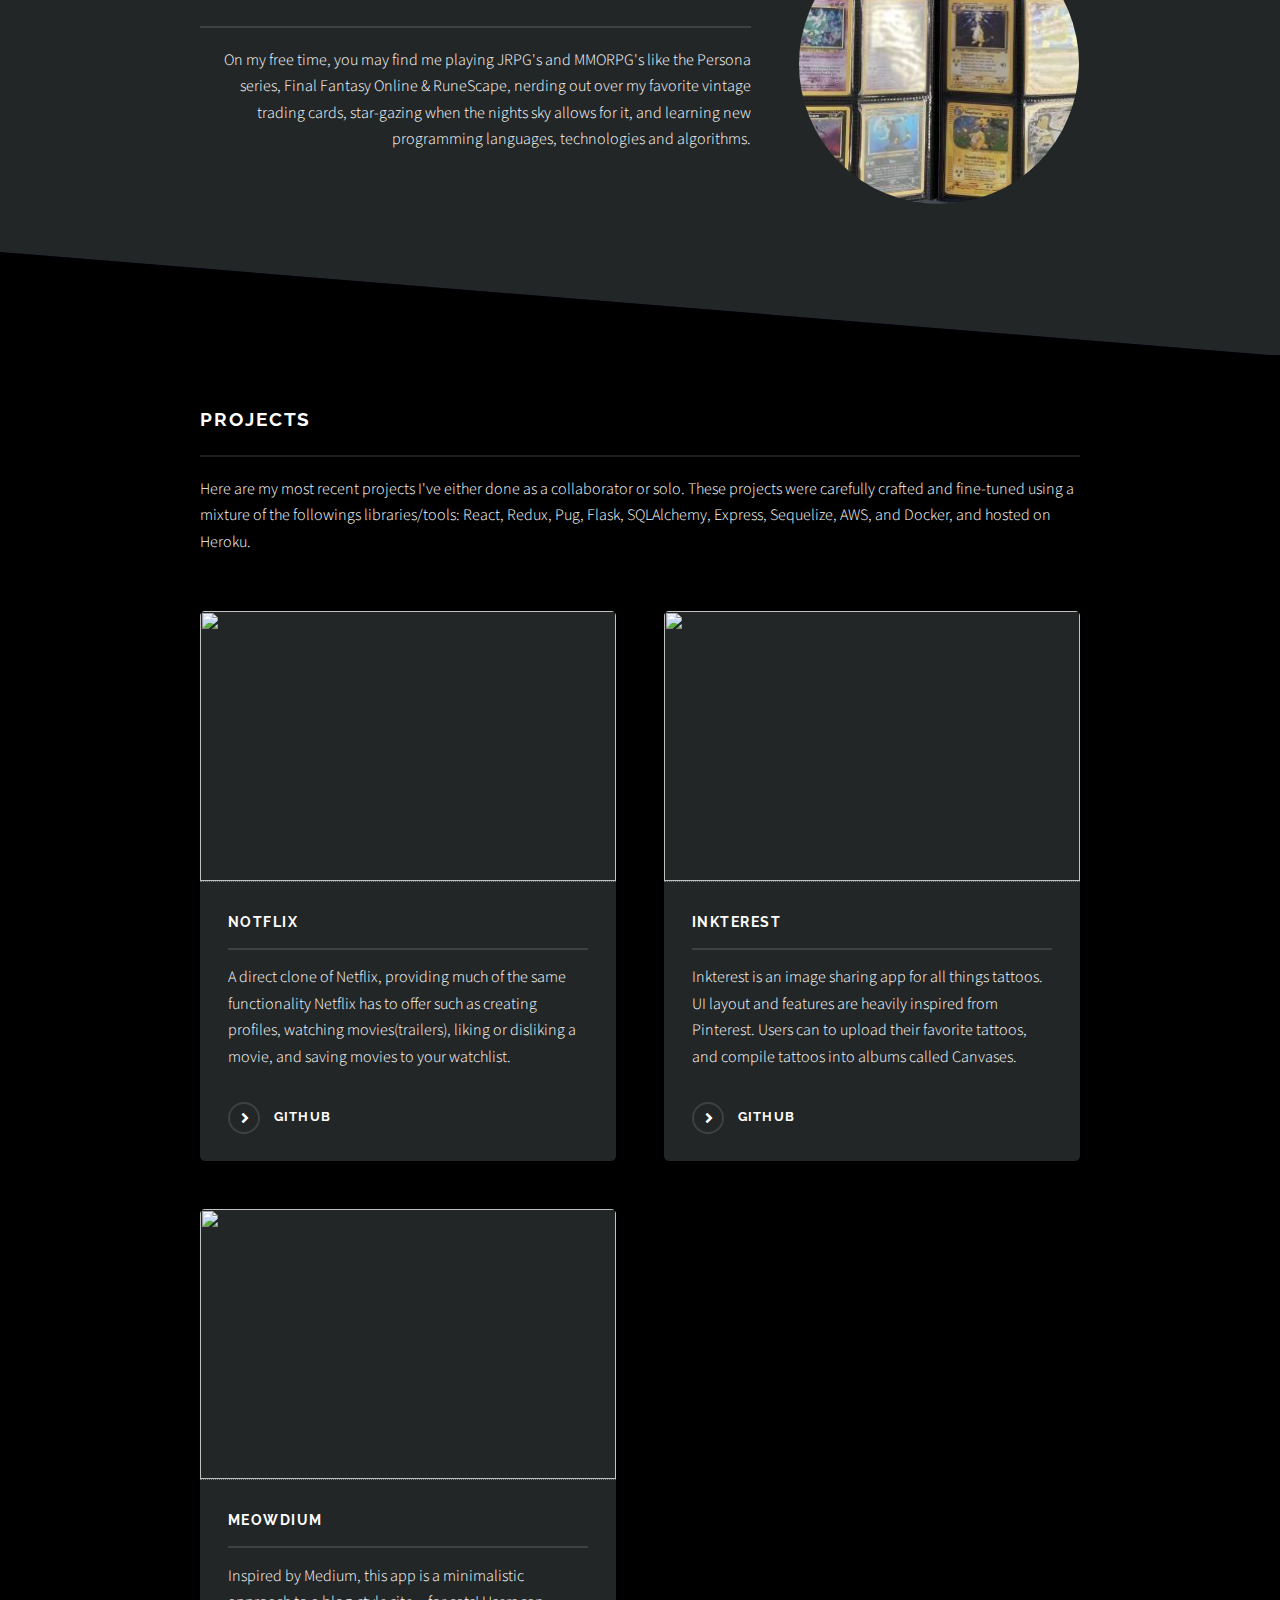
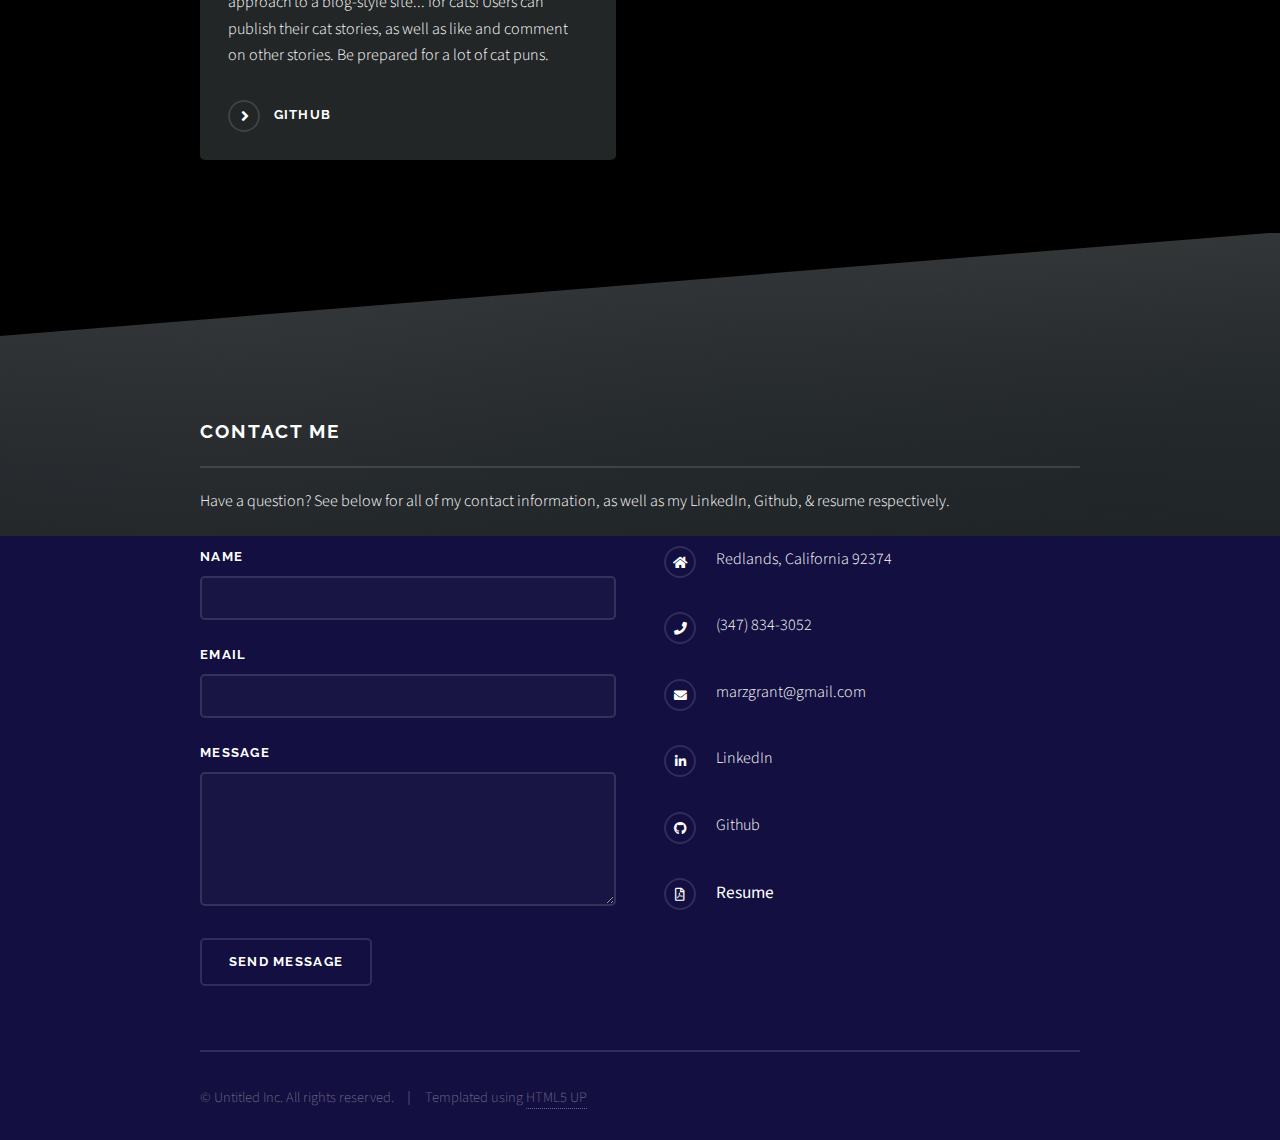
==== commit c4b192ad: "finished port text" ====
--- a/index.html
+++ b/index.html
@@ -52,7 +52,7 @@
 									<div class="image"><img src="images/original_profile.jpg" alt="" /></div>
 									<div class="content">
 										<h2 class="major">ABOUT ME</h2>
-										<p>I'm a full-stack software engineer in Redlands, California with a customer-facing background in accounting and dispatching. I've always dreamed of coding ever since my younger years. It was one thing to be immersed in a video game, or interact with a website, but it was so much more interesting for me to think about <b>how</b> it all worked under the hood. Questions like <em>"How am I able to 'drink' a potion, and have it 'disappear' from my inventory? Is it really gone?"</em> or <em>"Where does my user info live when I sign up? How does it remember me when I login?"</em> lived rent-free in my mind. <br/><br/>Now that I understand these things, looking back, I was just questioning concepts such as state & database management, authorization and authentication without realizing it! I've always stayed true to that motto of <em>'find it, & learn it'</em> as an engine to my passion. Since you've found me, If you're interested, and want to learn more about my past experience, check out my <a class='about-me-r-link' target="_blank" rel="noreferrer" href="files/GRANT_ALWYN_RESUME.pdf">resume!</a>       </p>
+										<p>I'm a full-stack software engineer in Redlands, California with a customer-facing background in accounting and dispatching. I've always dreamed of coding ever since my younger years. It was one thing to be immersed in a video game, or interact with a website, but it was so much more interesting for me to think about <em>how</em> it all worked under the hood. Questions like <em>"How am I able to 'drink' a potion, and have it 'disappear' from my inventory? Is it really gone?"</em> or <em>"Where does my user info live when I sign up? How does it remember me when I login?"</em> lived rent-free in my mind. <br/><br/>Now that I have answers to these questions, looking back, I was just questioning concepts such as state & database management, authorization and authentication without realizing it! That curiosity birthed this motto of <em>'find it, & learn it'</em> as an engine to my drive passion. So, since you've found me, if you're interested and want to learn more about my past experience, check out my <a class='about-me-r-link' target="_blank" rel="noreferrer" href="files/GRANT_ALWYN_RESUME.pdf">resume</a>!       </p>
 										<!-- <a href="#" class="special">Learn more</a> -->
 									</div>
 								</div>
@@ -61,10 +61,10 @@
 						<!-- Two -->
 							<section id="two" class="wrapper alt spotlight style2">
 								<div class="inner">
-									<div class="image"><img src="images/skills_profile.jpg" alt="" /></div>
+									<div class="image"><img src="images/icons.jpg" alt="" /></div>
 									<div class="content">
 										<h2 class="major">SKILLS</h2>
-										<p>I'm proficient in Javascript • Python • React • Redux • Flask • SQLAlchemy • Express • Sequelize • HTML • CSS • SQL</p>
+										<p> Strong core computer science fundamentals of programming paradigms and design patterns such as <b>Object Oriented Programming</b> and <b>Model View Controller</b>, coupled with deep understanding of data structures and algorithms. Proficient in <b>Javascript • Typescript • Python • React • Redux • Flask • SQLAlchemy • Express • Sequelize • HTML • CSS • SQL • PostgreSQL • Node JS • Amazon Web Services (S3)</b></p>
 										<!-- <a href="#" class="special">Learn more</a> -->
 									</div>
 								</div>
@@ -76,7 +76,7 @@
 									<div class="image"><img src="images/hobby_replacement.jpg" alt="" /></div>
 									<div class="content">
 										<h2 class="major">HOBBIES</h2>
-										<p>On my free time, you can find me playing JRPG and MMORPG games, nerding out over my favorite vintage trading cards, star gazing when the nights sky allows for it, and researching new programming languages and tech. </p>
+										<p> On my free time, you may find me playing JRPG's and MMORPG's like the Persona series, Final Fantasy Online & RuneScape, nerding out over my favorite vintage trading cards, star-gazing when the nights sky allows for it, and learning new programming languages, technologies and algorithms. </p>
 										<!-- <a href="#" class="special">Learn more</a> -->
 									</div>
 								</div>
@@ -91,19 +91,19 @@
 										<article>
 											<a target="_blank" rel="noreferrer" href="https://notflix-clone.herokuapp.com/" class="image"><img src="images/notflix_gif.gif" alt="" /></a>
 											<h3 class="major">Notflix</h3>
-											<p>A direct clone of Netflix, providing much of the same functionality Netflix has to offer!</p>
+											<p>A direct clone of Netflix, providing much of the same functionality Netflix has to offer such as creating profiles, watching movies(trailers), liking or disliking a movie, and saving movies to your watchlist.</p>
 											<a target="_blank" rel="noreferrer" href="https://github.com/AlwynGrant/Notflix" class="special">Github</a>
 										</article>
 										<article>
 											<a target="_blank" rel="noreferrer" href="https://inkterest.herokuapp.com/" class="image"><img src="images/inkterest_gif.gif" alt="" /></a>
 											<h3 class="major">Inkterest</h3>
-											<p>This is an image sharing app for all things tattoos. Heavy inspiration from Pinterest.</p>
+											<p>Inkterest is an image sharing app for all things tattoos. UI layout and features are heavily inspired from Pinterest. Users can to upload their favorite tattoos, and compile tattoos into albums called Canvases. </p>
 											<a target="_blank" rel="noreferrer" href="https://github.com/aDerocher/Inkterest" class="special">Github</a>
 										</article>
 										<article>
 											<a target="_blank" rel="noreferrer" href="http://meowdium.herokuapp.com/" class="image"><img src="images/meowdium_gif.gif" alt="" /></a>
 											<h3 class="major">Meowdium</h3>
-											<p>Inspired by Medium, this app is a minimalistic approach to a blog-style site... for cats!</p>
+											<p> Inspired by Medium, this app is a minimalistic approach to a blog-style site... for cats! Users can publish their cat stories, as well as like and comment on other stories. Be prepared for a lot of cat puns.</p>
 											<a target="_blank" rel="noreferrer" href="https://github.com/kennethmanhonglee/meowdium" class="special">Github</a>
 										</article>
 										<!-- <article>
